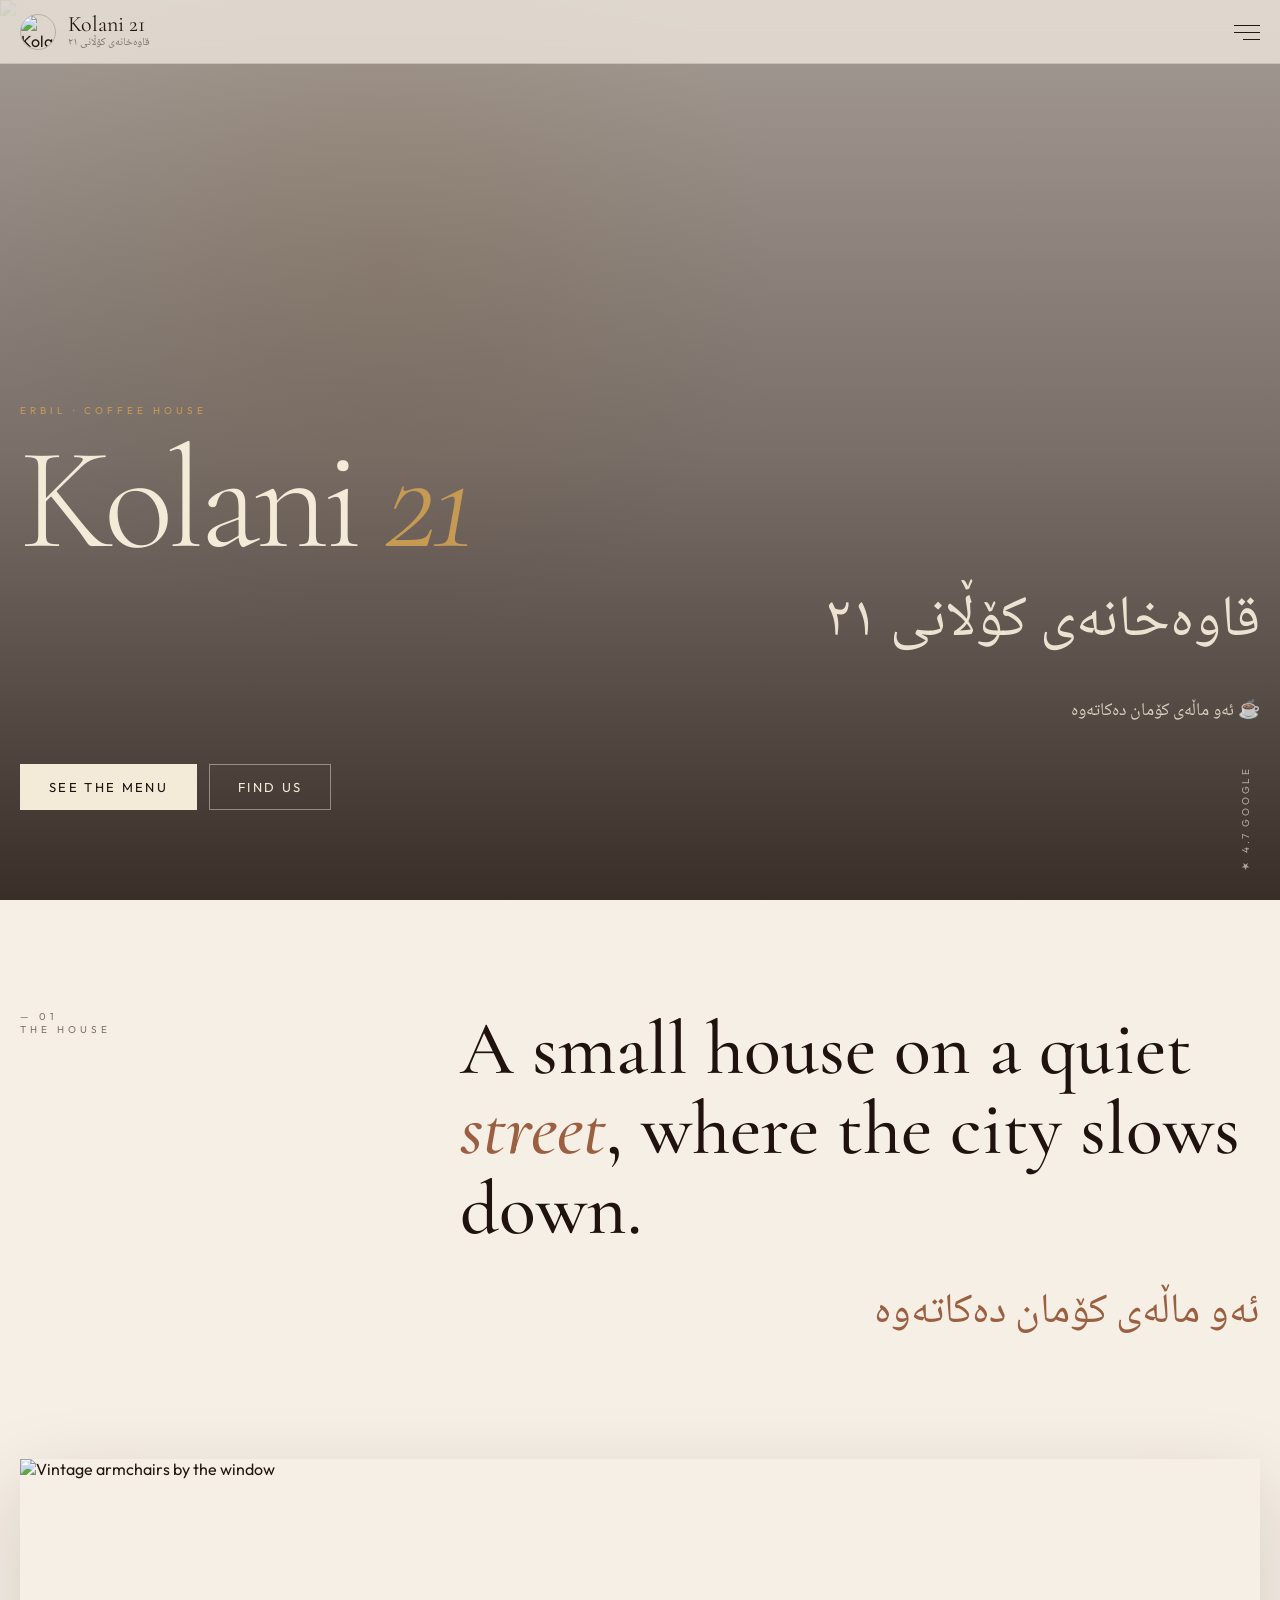
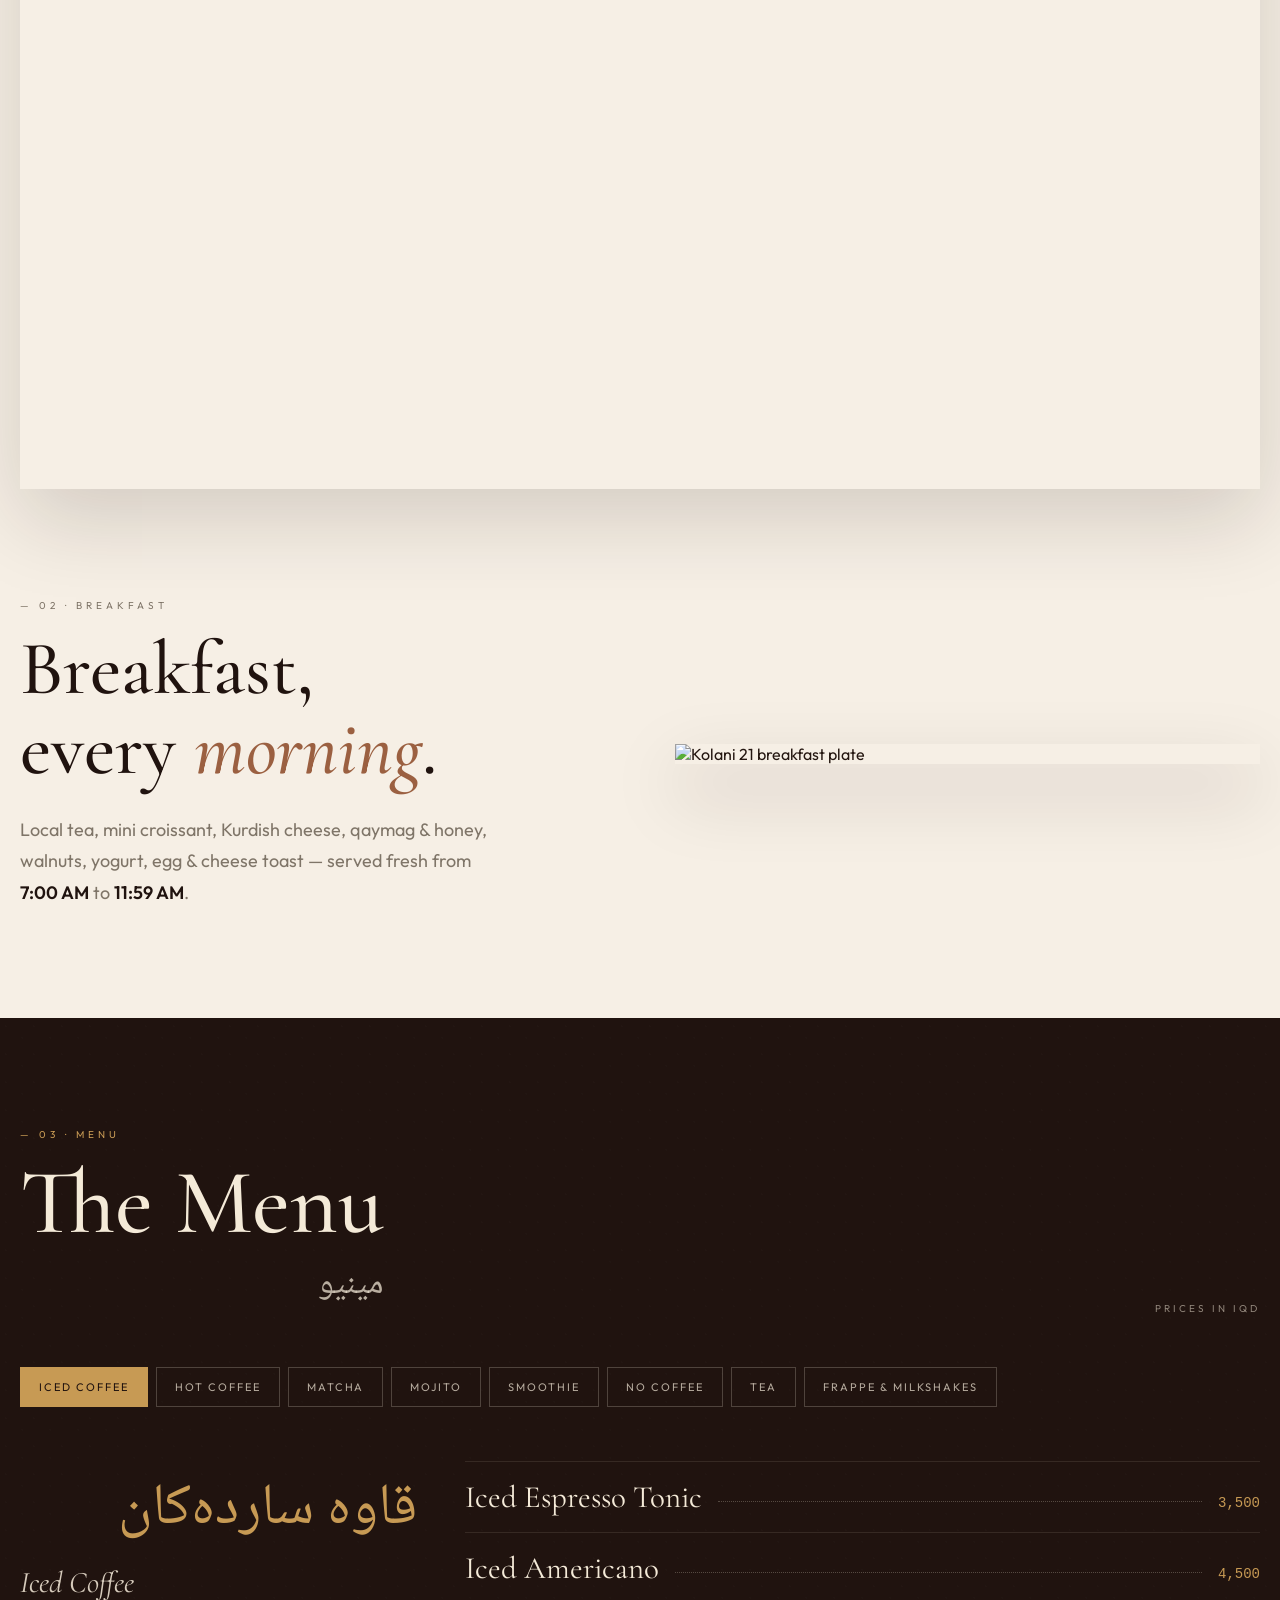
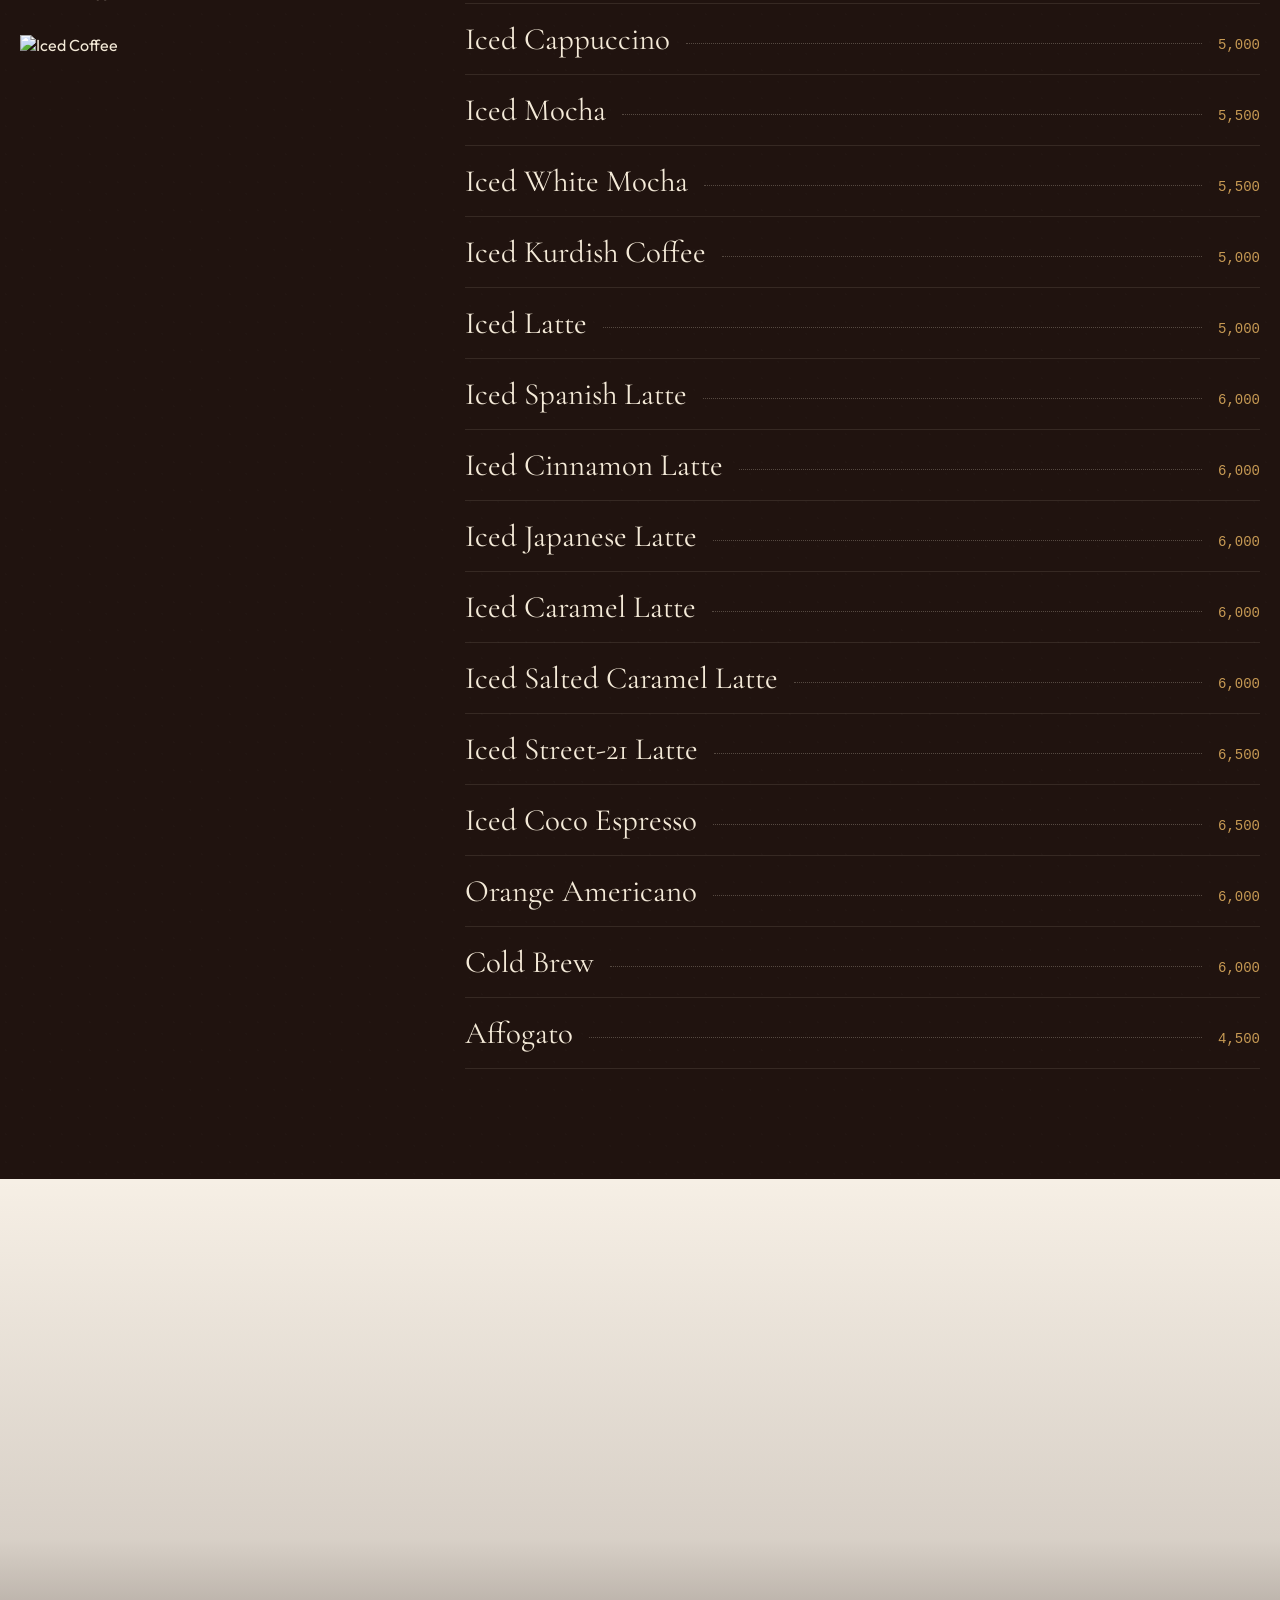
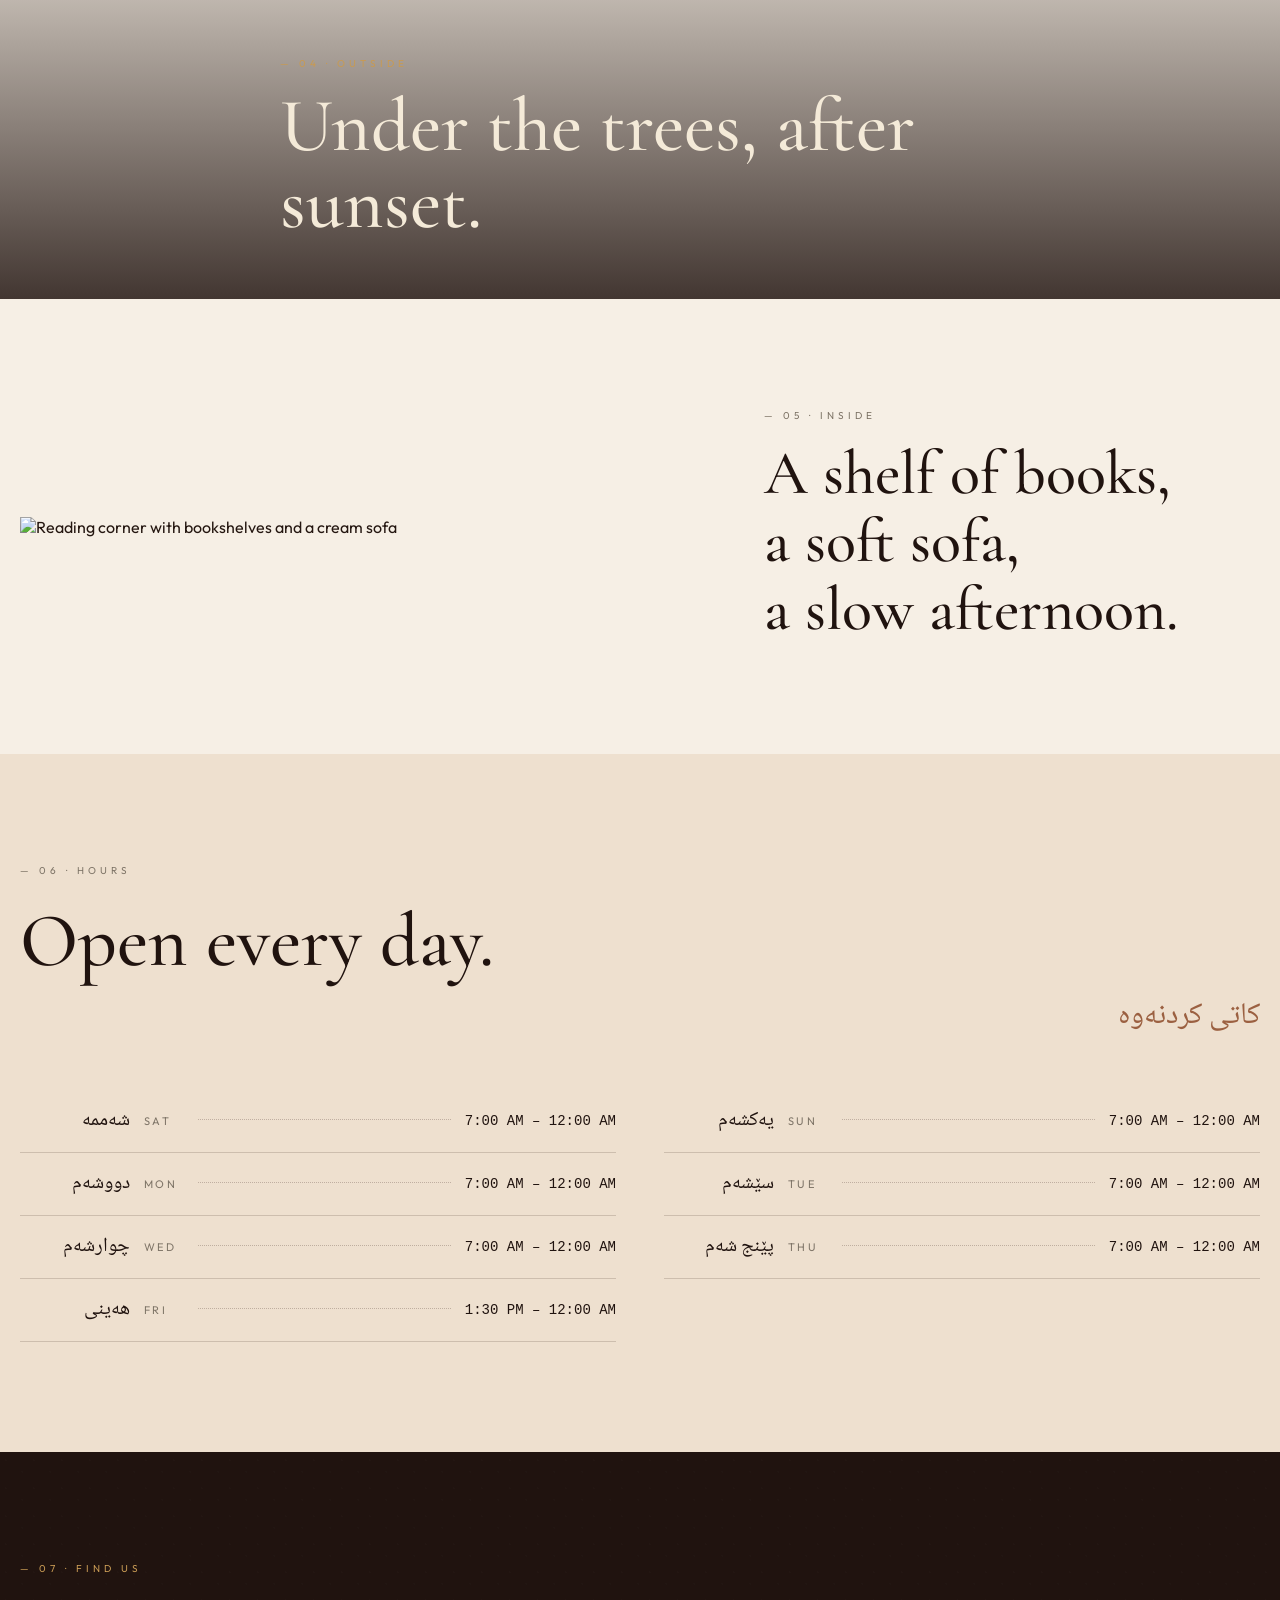
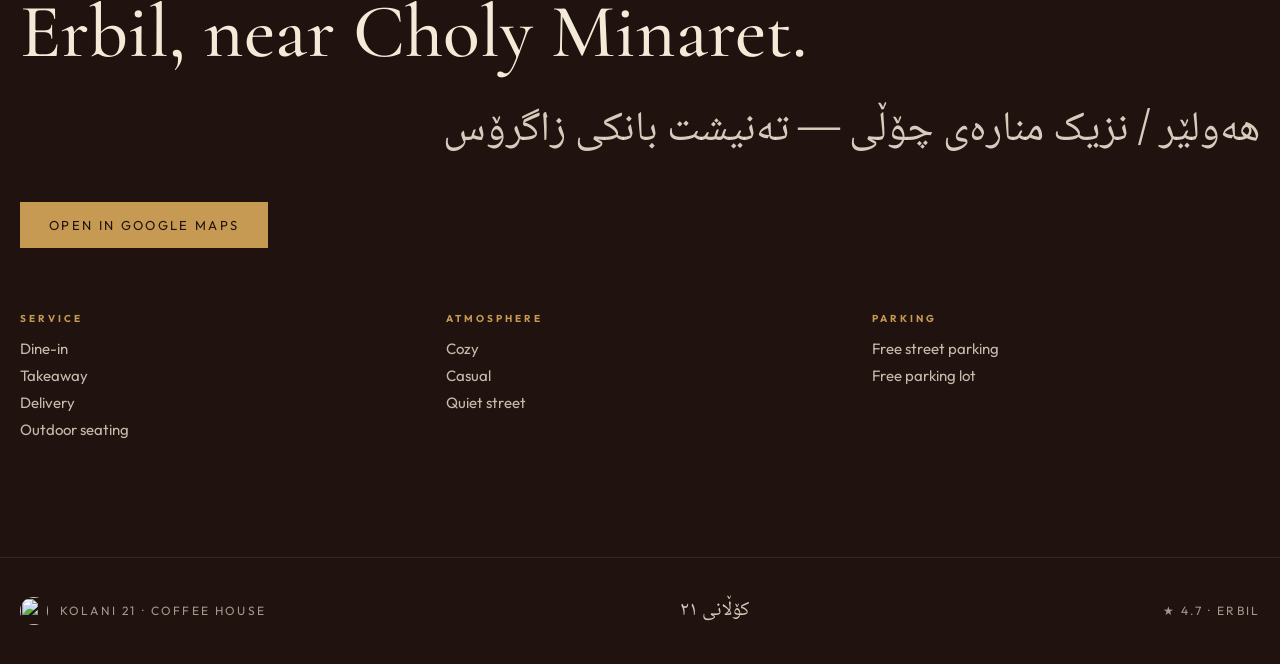
==== index.html @ 73473a24 "Rename helin.html to index.html" ====
<!DOCTYPE html>
<html lang="en">
<head>
  <meta charset="UTF-8" />
  <meta name="viewport" content="width=device-width, initial-scale=1.0" />

  <title>كۆڵانی ٢١ · Kolani 21 Coffee House — Erbil</title>

  <meta name="description" content="Cozy Kurdish coffee house in Erbil — specialty coffee, breakfast all morning, garden seating." />

  <!-- Fonts -->
  <link rel="preconnect" href="https://fonts.googleapis.com">
  <link rel="preconnect" href="https://fonts.gstatic.com" crossorigin>
  <link
    href="https://fonts.googleapis.com/css2?family=Cormorant+Garamond:ital,wght@0,400;0,500;0,600;0,700;1,400&family=Outfit:wght@300;400;500;600&family=Noto+Naskh+Arabic:wght@400;500;600;700&display=swap"
    rel="stylesheet"
  >

  <style>
    :root {
      --espresso: #20130f;
      --espresso-soft: #2b1a14;
      --cream: #f4ead8;
      --cream-soft: #fff7ea;
      --brass: #c79a54;
      --clay: #9b6041;
      --muted: #7f7568;
      --border: rgba(58, 35, 27, 0.18);
      --bg: #f6efe5;
      --text: #241610;
    }

    * {
      box-sizing: border-box;
      margin: 0;
      padding: 0;
    }

    html {
      scroll-behavior: smooth;
    }

    body {
      font-family: "Outfit", sans-serif;
      background: var(--bg);
      color: var(--text);
      overflow-x: hidden;
    }

    img {
      max-width: 100%;
      display: block;
    }

    a {
      color: inherit;
      text-decoration: none;
    }

    button {
      font-family: inherit;
    }

    .font-display {
      font-family: "Cormorant Garamond", serif;
    }

    .font-kurdish {
      font-family: "Noto Naskh Arabic", serif;
    }

    .container {
      width: min(100%, 1280px);
      margin: 0 auto;
      padding: 0 20px;
    }

    .section {
      padding: 110px 0;
    }

    .eyebrow {
      font-size: 10px;
      letter-spacing: 0.4em;
      text-transform: uppercase;
      color: var(--muted);
      margin-bottom: 18px;
    }

    .eyebrow.light {
      color: var(--brass);
    }

    .btn {
      display: inline-flex;
      align-items: center;
      justify-content: center;
      padding: 14px 28px;
      font-size: 13px;
      letter-spacing: 0.18em;
      text-transform: uppercase;
      border: 1px solid transparent;
      transition: 0.25s ease;
      cursor: pointer;
    }

    .btn-primary {
      background: var(--cream);
      color: var(--espresso);
    }

    .btn-primary:hover {
      background: var(--brass);
    }

    .btn-outline {
      border-color: rgba(244, 234, 216, 0.45);
      color: var(--cream);
    }

    .btn-outline:hover {
      background: rgba(244, 234, 216, 0.12);
    }

    .btn-brass {
      background: var(--brass);
      color: var(--espresso);
    }

    .btn-brass:hover {
      background: var(--cream);
    }

    /* Header */
    .header {
      position: fixed;
      top: 0;
      left: 0;
      right: 0;
      height: 64px;
      z-index: 1000;
      background: rgba(246, 239, 229, 0.72);
      backdrop-filter: blur(16px);
      border-bottom: 1px solid rgba(58, 35, 27, 0.12);
    }

    .header-inner {
      height: 64px;
      display: flex;
      align-items: center;
      justify-content: space-between;
    }

    .brand {
      display: flex;
      align-items: center;
      gap: 12px;
    }

    .brand img {
      width: 36px;
      height: 36px;
      border-radius: 50%;
      object-fit: cover;
      border: 1px solid rgba(58, 35, 27, 0.22);
    }

    .brand-title {
      font-family: "Cormorant Garamond", serif;
      font-size: 22px;
      line-height: 1;
    }

    .brand-subtitle {
      font-family: "Noto Naskh Arabic", serif;
      font-size: 11px;
      color: var(--muted);
      margin-top: -2px;
    }

    .menu-toggle {
      width: 44px;
      height: 44px;
      background: transparent;
      border: none;
      display: flex;
      flex-direction: column;
      gap: 6px;
      justify-content: center;
      align-items: flex-end;
      cursor: pointer;
    }

    .menu-toggle span {
      height: 1px;
      background: var(--text);
      display: block;
      transition: 0.25s ease;
    }

    .menu-toggle span:nth-child(1),
    .menu-toggle span:nth-child(2) {
      width: 26px;
    }

    .menu-toggle span:nth-child(3) {
      width: 17px;
    }

    .menu-toggle.active span:nth-child(1) {
      transform: translateY(7px) rotate(45deg);
    }

    .menu-toggle.active span:nth-child(2) {
      opacity: 0;
    }

    .menu-toggle.active span:nth-child(3) {
      width: 26px;
      transform: translateY(-7px) rotate(-45deg);
    }

    .nav-panel {
      position: fixed;
      top: 64px;
      right: 20px;
      width: min(320px, calc(100vw - 40px));
      background: var(--espresso);
      color: var(--cream);
      z-index: 999;
      padding: 26px;
      border: 1px solid rgba(244, 234, 216, 0.12);
      transform: translateY(-14px);
      opacity: 0;
      pointer-events: none;
      transition: 0.25s ease;
      box-shadow: 0 30px 90px rgba(0, 0, 0, 0.28);
    }

    .nav-panel.open {
      transform: translateY(0);
      opacity: 1;
      pointer-events: auto;
    }

    .nav-panel a {
      display: block;
      padding: 14px 0;
      border-bottom: 1px solid rgba(244, 234, 216, 0.1);
      font-size: 13px;
      letter-spacing: 0.2em;
      text-transform: uppercase;
      color: rgba(244, 234, 216, 0.85);
    }

    .nav-panel a:hover {
      color: var(--brass);
    }

    /* Hero */
    .hero {
      position: relative;
      height: 100svh;
      min-height: 640px;
      overflow: hidden;
      color: var(--cream);
    }

    .hero-bg {
      position: absolute;
      inset: 0;
      z-index: 0;
    }

    .hero-bg img {
      width: 100%;
      height: 100%;
      object-fit: cover;
    }

    .hero-bg::after {
      content: "";
      position: absolute;
      inset: 0;
      background:
        linear-gradient(to bottom, rgba(32, 19, 15, 0.38), rgba(32, 19, 15, 0.58), rgba(32, 19, 15, 0.88)),
        radial-gradient(circle at 30% 30%, rgba(199, 154, 84, 0.18), transparent 35%);
    }

    .hero-content {
      position: relative;
      z-index: 1;
      height: 100%;
      display: flex;
      flex-direction: column;
      justify-content: flex-end;
      padding-bottom: 90px;
    }

    .hero h1 {
      font-size: clamp(76px, 15vw, 145px);
      line-height: 0.9;
      font-weight: 300;
      letter-spacing: -0.04em;
    }

    .hero h1 em {
      color: var(--brass);
      font-style: italic;
    }

    .hero-kurdish {
      font-size: clamp(32px, 5vw, 58px);
      margin-top: 8px;
      color: rgba(244, 234, 216, 0.95);
    }

    .hero-text {
      font-size: 18px;
      margin-top: 24px;
      color: rgba(244, 234, 216, 0.82);
    }

    .hero-actions {
      display: flex;
      flex-wrap: wrap;
      gap: 12px;
      margin-top: 38px;
    }

    .rating {
      position: absolute;
      right: 28px;
      bottom: 28px;
      color: rgba(244, 234, 216, 0.62);
      font-size: 10px;
      letter-spacing: 0.28em;
      text-transform: uppercase;
      writing-mode: vertical-rl;
      transform: rotate(180deg);
    }

    /* Intro */
    .intro-grid {
      display: grid;
      grid-template-columns: 4fr 8fr;
      gap: 40px;
      align-items: start;
    }

    .intro h2 {
      font-size: clamp(44px, 7vw, 76px);
      line-height: 1.05;
      font-weight: 500;
      color: var(--espresso);
    }

    .intro h2 em {
      color: var(--clay);
    }

    .intro-kurdish {
      margin-top: 28px;
      color: var(--clay);
      font-size: clamp(28px, 4vw, 42px);
    }

    .wide-image {
      width: 100%;
      height: 70vh;
      min-height: 460px;
      object-fit: cover;
      box-shadow: 0 30px 80px rgba(32, 19, 15, 0.16);
    }

    /* Breakfast */
    .split {
      display: grid;
      grid-template-columns: 1fr 1fr;
      gap: 70px;
      align-items: center;
    }

    .split h2 {
      font-size: clamp(48px, 7vw, 76px);
      line-height: 1.05;
      color: var(--espresso);
      font-weight: 500;
    }

    .split h2 em {
      color: var(--clay);
    }

    .split p {
      margin-top: 24px;
      max-width: 480px;
      font-size: 18px;
      line-height: 1.75;
      color: var(--muted);
    }

    .split strong {
      color: var(--espresso);
      font-weight: 600;
    }

    .breakfast-img {
      box-shadow: 0 28px 70px rgba(32, 19, 15, 0.22);
    }

    /* Menu */
    .dark-section {
      background: var(--espresso);
      color: var(--cream);
      position: relative;
      overflow: hidden;
    }

    .dark-section::before {
      content: "";
      position: absolute;
      inset: 0;
      opacity: 0.18;
      background-image:
        radial-gradient(circle at 20% 30%, rgba(255,255,255,0.08) 0 1px, transparent 1px),
        radial-gradient(circle at 80% 70%, rgba(255,255,255,0.07) 0 1px, transparent 1px);
      background-size: 28px 28px;
      pointer-events: none;
    }

    .dark-inner {
      position: relative;
      z-index: 1;
    }

    .menu-heading {
      display: flex;
      justify-content: space-between;
      align-items: flex-end;
      gap: 25px;
      flex-wrap: wrap;
      margin-bottom: 52px;
    }

    .menu-heading h2 {
      font-size: clamp(56px, 8vw, 92px);
      font-weight: 500;
      line-height: 0.95;
    }

    .menu-heading p {
      font-size: 34px;
      color: rgba(244, 234, 216, 0.72);
      margin-top: 10px;
    }

    .prices {
      font-size: 10px;
      letter-spacing: 0.3em;
      text-transform: uppercase;
      color: rgba(244, 234, 216, 0.52);
    }

    .tabs {
      display: flex;
      gap: 8px;
      overflow-x: auto;
      padding-bottom: 12px;
      margin-bottom: 42px;
      scrollbar-width: none;
    }

    .tabs::-webkit-scrollbar {
      display: none;
    }

    .tab {
      white-space: nowrap;
      padding: 12px 18px;
      background: transparent;
      color: rgba(244, 234, 216, 0.7);
      border: 1px solid rgba(244, 234, 216, 0.22);
      font-size: 11px;
      letter-spacing: 0.18em;
      text-transform: uppercase;
      cursor: pointer;
      transition: 0.25s ease;
    }

    .tab:hover,
    .tab.active {
      background: var(--brass);
      color: var(--espresso);
      border-color: var(--brass);
    }

    .menu-grid {
      display: grid;
      grid-template-columns: 4fr 8fr;
      gap: 48px;
    }

    .menu-title-kurdish {
      color: var(--brass);
      font-size: clamp(38px, 5vw, 58px);
      margin-bottom: 4px;
    }

    .menu-title-en {
      font-family: "Cormorant Garamond", serif;
      font-size: 30px;
      font-style: italic;
      color: rgba(244, 234, 216, 0.86);
    }

    .menu-image {
      margin-top: 34px;
      aspect-ratio: 4 / 5;
      object-fit: cover;
    }

    .menu-list {
      list-style: none;
      border-top: 1px solid rgba(244, 234, 216, 0.1);
    }

    .menu-item {
      display: flex;
      align-items: baseline;
      gap: 16px;
      padding: 16px 0;
      border-bottom: 1px solid rgba(244, 234, 216, 0.1);
    }

    .item-name {
      font-family: "Cormorant Garamond", serif;
      font-size: clamp(23px, 3vw, 31px);
      color: var(--cream);
    }

    .dots {
      flex: 1;
      border-bottom: 1px dotted rgba(244, 234, 216, 0.25);
      transform: translateY(-5px);
    }

    .price {
      color: var(--brass);
      font-family: ui-monospace, SFMono-Regular, Menlo, Monaco, Consolas, monospace;
      font-size: 14px;
      white-space: nowrap;
    }

    /* Photo Banner */
    .photo-banner {
      position: relative;
      height: 80vh;
      min-height: 500px;
      overflow: hidden;
      color: var(--cream);
    }

    .photo-banner img {
      position: absolute;
      inset: 0;
      width: 100%;
      height: 100%;
      object-fit: cover;
      transform: scale(1.08);
    }

    .photo-banner::after {
      content: "";
      position: absolute;
      inset: 0;
      background: linear-gradient(to top, rgba(32, 19, 15, 0.84), rgba(32, 19, 15, 0.14), transparent);
    }

    .photo-banner-content {
      position: absolute;
      z-index: 1;
      left: 20px;
      right: 20px;
      bottom: 56px;
      max-width: 720px;
      margin: 0 auto;
    }

    .photo-banner h3 {
      font-size: clamp(44px, 7vw, 76px);
      line-height: 1.02;
      font-weight: 500;
    }

    /* Inside */
    .inside-grid {
      display: grid;
      grid-template-columns: 7fr 5fr;
      gap: 50px;
      align-items: center;
    }

    .inside-grid h3 {
      font-size: clamp(42px, 6vw, 62px);
      line-height: 1.1;
      color: var(--espresso);
      font-weight: 500;
    }

    /* Hours */
    .hours {
      background: #eee0cf;
    }

    .hours h2 {
      font-size: clamp(46px, 7vw, 76px);
      color: var(--espresso);
      font-weight: 500;
    }

    .hours-kurdish {
      color: var(--clay);
      font-size: 30px;
      margin-top: 4px;
    }

    .hours-grid {
      display: grid;
      grid-template-columns: 1fr 1fr;
      gap: 0 48px;
      margin-top: 48px;
    }

    .hour-row {
      display: flex;
      align-items: baseline;
      gap: 14px;
      padding: 14px 0;
      border-bottom: 1px solid rgba(58, 35, 27, 0.18);
    }

    .day-ku {
      width: 110px;
      color: var(--espresso);
      font-size: 20px;
    }

    .day-en {
      width: 40px;
      color: var(--muted);
      font-size: 11px;
      letter-spacing: 0.22em;
      text-transform: uppercase;
    }

    .hour-row .dots {
      border-color: rgba(58, 35, 27, 0.26);
    }

    .time {
      color: var(--espresso);
      font-family: ui-monospace, SFMono-Regular, Menlo, Monaco, Consolas, monospace;
      font-size: 14px;
      white-space: nowrap;
    }

    /* Find */
    .find h2 {
      font-size: clamp(46px, 7vw, 76px);
      line-height: 1.04;
      font-weight: 500;
    }

    .find-address {
      margin-top: 26px;
      font-size: clamp(28px, 4vw, 42px);
      line-height: 1.6;
      color: rgba(244, 234, 216, 0.86);
    }

    .features {
      display: grid;
      grid-template-columns: repeat(3, 1fr);
      gap: 38px;
      margin-top: 64px;
      color: rgba(244, 234, 216, 0.78);
    }

    .features h4 {
      color: var(--brass);
      font-size: 10px;
      letter-spacing: 0.3em;
      text-transform: uppercase;
      margin-bottom: 14px;
    }

    .features li {
      list-style: none;
      margin-bottom: 8px;
      font-size: 15px;
    }

    /* Footer */
    .footer {
      background: var(--espresso);
      color: rgba(244, 234, 216, 0.62);
      border-top: 1px solid rgba(244, 234, 216, 0.1);
      padding: 36px 0;
    }

    .footer-inner {
      display: flex;
      justify-content: space-between;
      align-items: center;
      gap: 18px;
      flex-wrap: wrap;
      font-size: 12px;
      letter-spacing: 0.18em;
      text-transform: uppercase;
    }

    .footer-brand {
      display: flex;
      align-items: center;
      gap: 12px;
    }

    .footer-brand img {
      width: 28px;
      height: 28px;
      border-radius: 50%;
      object-fit: cover;
    }

    .footer-ku {
      font-size: 20px;
      color: rgba(244, 234, 216, 0.84);
      text-transform: none;
      letter-spacing: 0;
    }

    /* Animations */
    .reveal {
      opacity: 0;
      transform: translateY(28px);
      transition: 0.8s ease;
    }

    .reveal.visible {
      opacity: 1;
      transform: translateY(0);
    }

    /* Responsive */
    @media (max-width: 900px) {
      .intro-grid,
      .split,
      .menu-grid,
      .inside-grid,
      .hours-grid,
      .features {
        grid-template-columns: 1fr;
      }

      .section {
        padding: 82px 0;
      }

      .menu-image {
        display: none;
      }

      .hero {
        min-height: 620px;
      }

      .hero-content {
        padding-bottom: 74px;
      }
    }

    @media (max-width: 560px) {
      .btn {
        width: 100%;
      }

      .hero-actions {
        width: 100%;
      }

      .menu-item {
        gap: 10px;
      }

      .item-name {
        font-size: 24px;
      }

      .price,
      .time {
        font-size: 12px;
      }

      .day-ku {
        width: 90px;
      }

      .rating {
        display: none;
      }
    }
  </style>
</head>

<body>
  <!-- Header -->
  <header class="header">
    <div class="container header-inner">
      <a class="brand" href="#top">
        <img src="https://id-preview--ff138ebc-7c5d-48d8-80b7-5add13a8e446.lovable.app/assets/logo--DlN76RI.jpg" alt="Kolani 21 logo">
        <div>
          <div class="brand-title">Kolani 21</div>
          <div class="brand-subtitle" dir="rtl">قاوەخانەی کۆڵانی ٢١</div>
        </div>
      </a>

      <button class="menu-toggle" id="menuToggle" aria-label="Open menu">
        <span></span>
        <span></span>
        <span></span>
      </button>
    </div>
  </header>

  <!-- Mobile Menu -->
  <nav class="nav-panel" id="navPanel">
    <a href="#top">Home</a>
    <a href="#breakfast">Breakfast</a>
    <a href="#menu">Menu</a>
    <a href="#hours">Hours</a>
    <a href="#find">Find Us</a>
  </nav>

  <!-- Hero -->
  <section class="hero" id="top">
    <div class="hero-bg">
      <img src="https://id-preview--ff138ebc-7c5d-48d8-80b7-5add13a8e446.lovable.app/assets/exterior-sign-BgwnMEud.jpg" alt="Kolani 21 coffee house exterior at night">
    </div>

    <div class="container hero-content">
      <div class="reveal">
        <div class="eyebrow light">Erbil · Coffee House</div>
        <h1 class="font-display">Kolani <em>21</em></h1>
        <div class="font-kurdish hero-kurdish" dir="rtl">قاوەخانەی کۆڵانی ٢١</div>
        <p class="font-kurdish hero-text" dir="rtl">☕ ئەو ماڵەی کۆمان دەکاتەوە</p>

        <div class="hero-actions">
          <a href="#menu" class="btn btn-primary">See the Menu</a>
          <a href="https://maps.app.goo.gl/fXrA38M4D7QZ9LDn8" target="_blank" class="btn btn-outline">Find Us</a>
        </div>
      </div>
    </div>

    <div class="rating">★ 4.7 Google</div>
  </section>

  <!-- House -->
  <section class="section intro">
    <div class="container intro-grid reveal">
      <div class="eyebrow">
        <div>— 01</div>
        <div>The House</div>
      </div>

      <div>
        <h2 class="font-display">
          A small house on a quiet <em>street</em>, where the city slows down.
        </h2>
        <p class="font-kurdish intro-kurdish" dir="rtl">ئەو ماڵەی کۆمان دەکاتەوە</p>
      </div>
    </div>
  </section>

  <!-- Chair Image -->
  <section>
    <div class="container reveal">
      <img class="wide-image" src="https://id-preview--ff138ebc-7c5d-48d8-80b7-5add13a8e446.lovable.app/assets/cozy-chair-BReceO7f.jpg" alt="Vintage armchairs by the window">
    </div>
  </section>

  <!-- Breakfast -->
  <section class="section" id="breakfast">
    <div class="container split">
      <div class="reveal">
        <div class="eyebrow">— 02 · Breakfast</div>
        <h2 class="font-display">
          Breakfast,<br>
          every <em>morning</em>.
        </h2>
        <p>
          Local tea, mini croissant, Kurdish cheese, qaymag & honey, walnuts,
          yogurt, egg & cheese toast — served fresh from
          <strong>7:00 AM</strong> to <strong>11:59 AM</strong>.
        </p>
      </div>

      <div class="reveal">
        <img class="breakfast-img" src="https://id-preview--ff138ebc-7c5d-48d8-80b7-5add13a8e446.lovable.app/assets/breakfast-B-Pqjy9t.jpg" alt="Kolani 21 breakfast plate">
      </div>
    </div>
  </section>

  <!-- Menu -->
  <section class="section dark-section" id="menu">
    <div class="container dark-inner">
      <div class="menu-heading">
        <div>
          <div class="eyebrow light">— 03 · Menu</div>
          <h2 class="font-display">The Menu</h2>
          <p class="font-kurdish" dir="rtl">مینیو</p>
        </div>

        <div class="prices">Prices in IQD</div>
      </div>

      <div class="tabs" id="tabs"></div>

      <div class="menu-grid reveal">
        <div>
          <div class="font-kurdish menu-title-kurdish" id="menuTitleKu" dir="rtl">قاوە ساردەکان</div>
          <div class="menu-title-en" id="menuTitleEn">Iced Coffee</div>
          <img class="menu-image" id="menuImage" src="https://id-preview--ff138ebc-7c5d-48d8-80b7-5add13a8e446.lovable.app/assets/iced-coffee-B5sh6Mrd.jpg" alt="Iced Coffee">
        </div>

        <ul class="menu-list" id="menuList"></ul>
      </div>
    </div>
  </section>

  <!-- Garden -->
  <section class="photo-banner">
    <img src="https://id-preview--ff138ebc-7c5d-48d8-80b7-5add13a8e446.lovable.app/assets/garden-5zeYYjkZ.jpg" alt="Garden seating at night with string lights">

    <div class="photo-banner-content">
      <div class="eyebrow light">— 04 · Outside</div>
      <h3 class="font-display">Under the trees, after sunset.</h3>
    </div>
  </section>

  <!-- Inside -->
  <section class="section">
    <div class="container inside-grid">
      <div class="reveal">
        <img src="https://id-preview--ff138ebc-7c5d-48d8-80b7-5add13a8e446.lovable.app/assets/library-sofa-BXRi17XO.jpg" alt="Reading corner with bookshelves and a cream sofa">
      </div>

      <div class="reveal">
        <div class="eyebrow">— 05 · Inside</div>
        <h3 class="font-display">
          A shelf of books,<br>
          a soft sofa,<br>
          a slow afternoon.
        </h3>
      </div>
    </div>
  </section>

  <!-- Hours -->
  <section class="section hours" id="hours">
    <div class="container">
      <div class="eyebrow">— 06 · Hours</div>
      <h2 class="font-display">Open every day.</h2>
      <p class="font-kurdish hours-kurdish" dir="rtl">کاتی کردنەوە</p>

      <div class="hours-grid">
        <div class="hour-row">
          <span class="font-kurdish day-ku" dir="rtl">شەممە</span>
          <span class="day-en">Sat</span>
          <span class="dots"></span>
          <span class="time">7:00 AM – 12:00 AM</span>
        </div>

        <div class="hour-row">
          <span class="font-kurdish day-ku" dir="rtl">یەکشەم</span>
          <span class="day-en">Sun</span>
          <span class="dots"></span>
          <span class="time">7:00 AM – 12:00 AM</span>
        </div>

        <div class="hour-row">
          <span class="font-kurdish day-ku" dir="rtl">دووشەم</span>
          <span class="day-en">Mon</span>
          <span class="dots"></span>
          <span class="time">7:00 AM – 12:00 AM</span>
        </div>

        <div class="hour-row">
          <span class="font-kurdish day-ku" dir="rtl">سێشەم</span>
          <span class="day-en">Tue</span>
          <span class="dots"></span>
          <span class="time">7:00 AM – 12:00 AM</span>
        </div>

        <div class="hour-row">
          <span class="font-kurdish day-ku" dir="rtl">چوارشەم</span>
          <span class="day-en">Wed</span>
          <span class="dots"></span>
          <span class="time">7:00 AM – 12:00 AM</span>
        </div>

        <div class="hour-row">
          <span class="font-kurdish day-ku" dir="rtl">پێنج شەم</span>
          <span class="day-en">Thu</span>
          <span class="dots"></span>
          <span class="time">7:00 AM – 12:00 AM</span>
        </div>

        <div class="hour-row">
          <span class="font-kurdish day-ku" dir="rtl">هەینی</span>
          <span class="day-en">Fri</span>
          <span class="dots"></span>
          <span class="time">1:30 PM – 12:00 AM</span>
        </div>
      </div>
    </div>
  </section>

  <!-- Find Us -->
  <section class="section dark-section find" id="find">
    <div class="container dark-inner">
      <div class="eyebrow light">— 07 · Find Us</div>
      <h2 class="font-display">Erbil, near Choly Minaret.</h2>

      <p class="font-kurdish find-address" dir="rtl">
        هەولێر / نزیک منارەی چۆڵی — تەنیشت بانکی زاگرۆس
      </p>

      <div style="margin-top: 36px;">
        <a href="https://maps.app.goo.gl/fXrA38M4D7QZ9LDn8" target="_blank" class="btn btn-brass">
          Open in Google Maps
        </a>
      </div>

      <div class="features">
        <div>
          <h4>Service</h4>
          <ul>
            <li>Dine-in</li>
            <li>Takeaway</li>
            <li>Delivery</li>
            <li>Outdoor seating</li>
          </ul>
        </div>

        <div>
          <h4>Atmosphere</h4>
          <ul>
            <li>Cozy</li>
            <li>Casual</li>
            <li>Quiet street</li>
          </ul>
        </div>

        <div>
          <h4>Parking</h4>
          <ul>
            <li>Free street parking</li>
            <li>Free parking lot</li>
          </ul>
        </div>
      </div>
    </div>
  </section>

  <!-- Footer -->
  <footer class="footer">
    <div class="container footer-inner">
      <div class="footer-brand">
        <img src="https://id-preview--ff138ebc-7c5d-48d8-80b7-5add13a8e446.lovable.app/assets/logo--DlN76RI.jpg" alt="">
        <span>Kolani 21 · Coffee House</span>
      </div>

      <div class="font-kurdish footer-ku" dir="rtl">کۆڵانی ٢١</div>

      <div>★ 4.7 · Erbil</div>
    </div>
  </footer>

  <script>
    const menuData = {
      "Iced Coffee": {
        ku: "قاوە ساردەکان",
        image: "https://id-preview--ff138ebc-7c5d-48d8-80b7-5add13a8e446.lovable.app/assets/iced-coffee-B5sh6Mrd.jpg",
        items: [
          ["Iced Espresso Tonic", "3,500"],
          ["Iced Americano", "4,500"],
          ["Iced Cappuccino", "5,000"],
          ["Iced Mocha", "5,500"],
          ["Iced White Mocha", "5,500"],
          ["Iced Kurdish Coffee", "5,000"],
          ["Iced Latte", "5,000"],
          ["Iced Spanish Latte", "6,000"],
          ["Iced Cinnamon Latte", "6,000"],
          ["Iced Japanese Latte", "6,000"],
          ["Iced Caramel Latte", "6,000"],
          ["Iced Salted Caramel Latte", "6,000"],
          ["Iced Street-21 Latte", "6,500"],
          ["Iced Coco Espresso", "6,500"],
          ["Orange Americano", "6,000"],
          ["Cold Brew", "6,000"],
          ["Affogato", "4,500"]
        ]
      },

      "Hot Coffee": {
        ku: "قاوە گەرمەکان",
        image: "https://id-preview--ff138ebc-7c5d-48d8-80b7-5add13a8e446.lovable.app/assets/iced-coffee-B5sh6Mrd.jpg",
        items: [
          ["Espresso", "3,000"],
          ["Americano", "4,000"],
          ["Cappuccino", "5,000"],
          ["Latte", "5,000"],
          ["Mocha", "5,500"]
        ]
      },

      "Matcha": {
        ku: "ماچا",
        image: "https://id-preview--ff138ebc-7c5d-48d8-80b7-5add13a8e446.lovable.app/assets/iced-coffee-B5sh6Mrd.jpg",
        items: [
          ["Iced Matcha", "6,000"],
          ["Matcha Latte", "6,500"],
          ["Strawberry Matcha", "7,000"]
        ]
      },

      "Mojito": {
        ku: "مۆهیتۆ",
        image: "https://id-preview--ff138ebc-7c5d-48d8-80b7-5add13a8e446.lovable.app/assets/iced-coffee-B5sh6Mrd.jpg",
        items: [
          ["Classic Mojito", "5,000"],
          ["Blue Mojito", "5,500"],
          ["Strawberry Mojito", "5,500"]
        ]
      },

      "Smoothie": {
        ku: "سموزی",
        image: "https://id-preview--ff138ebc-7c5d-48d8-80b7-5add13a8e446.lovable.app/assets/iced-coffee-B5sh6Mrd.jpg",
        items: [
          ["Strawberry Smoothie", "6,000"],
          ["Mango Smoothie", "6,000"],
          ["Mixed Berry Smoothie", "6,500"]
        ]
      },

      "No Coffee": {
        ku: "بێ قاوە",
        image: "https://id-preview--ff138ebc-7c5d-48d8-80b7-5add13a8e446.lovable.app/assets/iced-coffee-B5sh6Mrd.jpg",
        items: [
          ["Hot Chocolate", "5,000"],
          ["Milk Chocolate", "5,000"],
          ["Lemonade", "4,500"]
        ]
      },

      "Tea": {
        ku: "چا",
        image: "https://id-preview--ff138ebc-7c5d-48d8-80b7-5add13a8e446.lovable.app/assets/iced-coffee-B5sh6Mrd.jpg",
        items: [
          ["Kurdish Tea", "1,500"],
          ["Green Tea", "2,000"],
          ["Herbal Tea", "2,500"]
        ]
      },

      "Frappe & Milkshakes": {
        ku: "فراپێ و میلکشەیک",
        image: "https://id-preview--ff138ebc-7c5d-48d8-80b7-5add13a8e446.lovable.app/assets/iced-coffee-B5sh6Mrd.jpg",
        items: [
          ["Caramel Frappe", "6,500"],
          ["Mocha Frappe", "6,500"],
          ["Vanilla Milkshake", "6,000"],
          ["Chocolate Milkshake", "6,000"]
        ]
      }
    };

    const tabs = document.getElementById("tabs");
    const menuList = document.getElementById("menuList");
    const menuTitleKu = document.getElementById("menuTitleKu");
    const menuTitleEn = document.getElementById("menuTitleEn");
    const menuImage = document.getElementById("menuImage");

    function renderTabs() {
      Object.keys(menuData).forEach((category, index) => {
        const button = document.createElement("button");
        button.className = "tab" + (index === 0 ? " active" : "");
        button.textContent = category;

        button.addEventListener("click", () => {
          document.querySelectorAll(".tab").forEach(tab => tab.classList.remove("active"));
          button.classList.add("active");
          renderMenu(category);
        });

        tabs.appendChild(button);
      });
    }

    function renderMenu(category) {
      const data = menuData[category];

      menuTitleKu.textContent = data.ku;
      menuTitleEn.textContent = category;
      menuImage.src = data.image;
      menuImage.alt = category;

      menuList.innerHTML = "";

      data.items.forEach(([name, price]) => {
        const li = document.createElement("li");
        li.className = "menu-item";

        li.innerHTML = `
          <span class="item-name">${name}</span>
          <span class="dots"></span>
          <span class="price">${price}</span>
        `;

        menuList.appendChild(li);
      });
    }

    renderTabs();
    renderMenu("Iced Coffee");

    // Hamburger menu
    const menuToggle = document.getElementById("menuToggle");
    const navPanel = document.getElementById("navPanel");

    menuToggle.addEventListener("click", () => {
      menuToggle.classList.toggle("active");
      navPanel.classList.toggle("open");
    });

    document.querySelectorAll(".nav-panel a").forEach(link => {
      link.addEventListener("click", () => {
        menuToggle.classList.remove("active");
        navPanel.classList.remove("open");
      });
    });

    // Reveal animation
    const revealElements = document.querySelectorAll(".reveal");

    const observer = new IntersectionObserver((entries) => {
      entries.forEach(entry => {
        if (entry.isIntersecting) {
          entry.target.classList.add("visible");
        }
      });
    }, {
      threshold: 0.14
    });

    revealElements.forEach(el => observer.observe(el));
  </script>
</body>
</html>
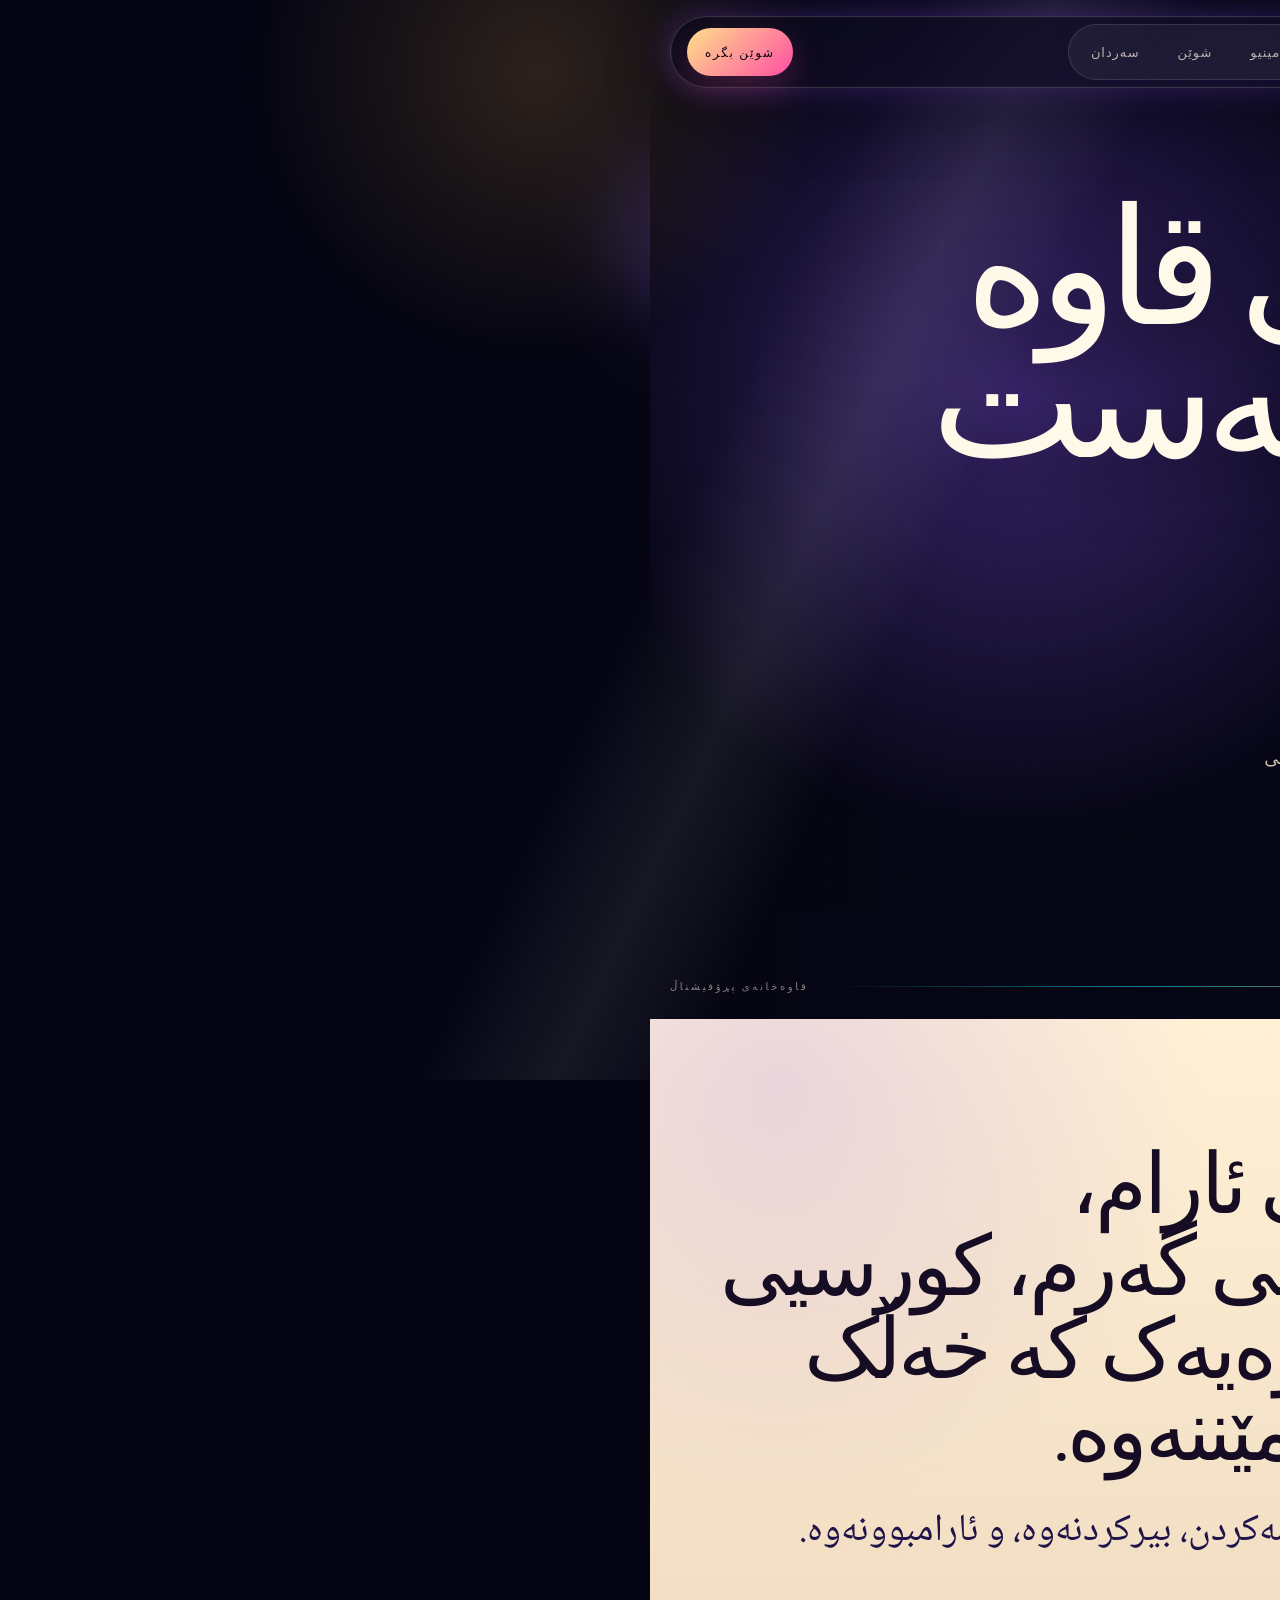
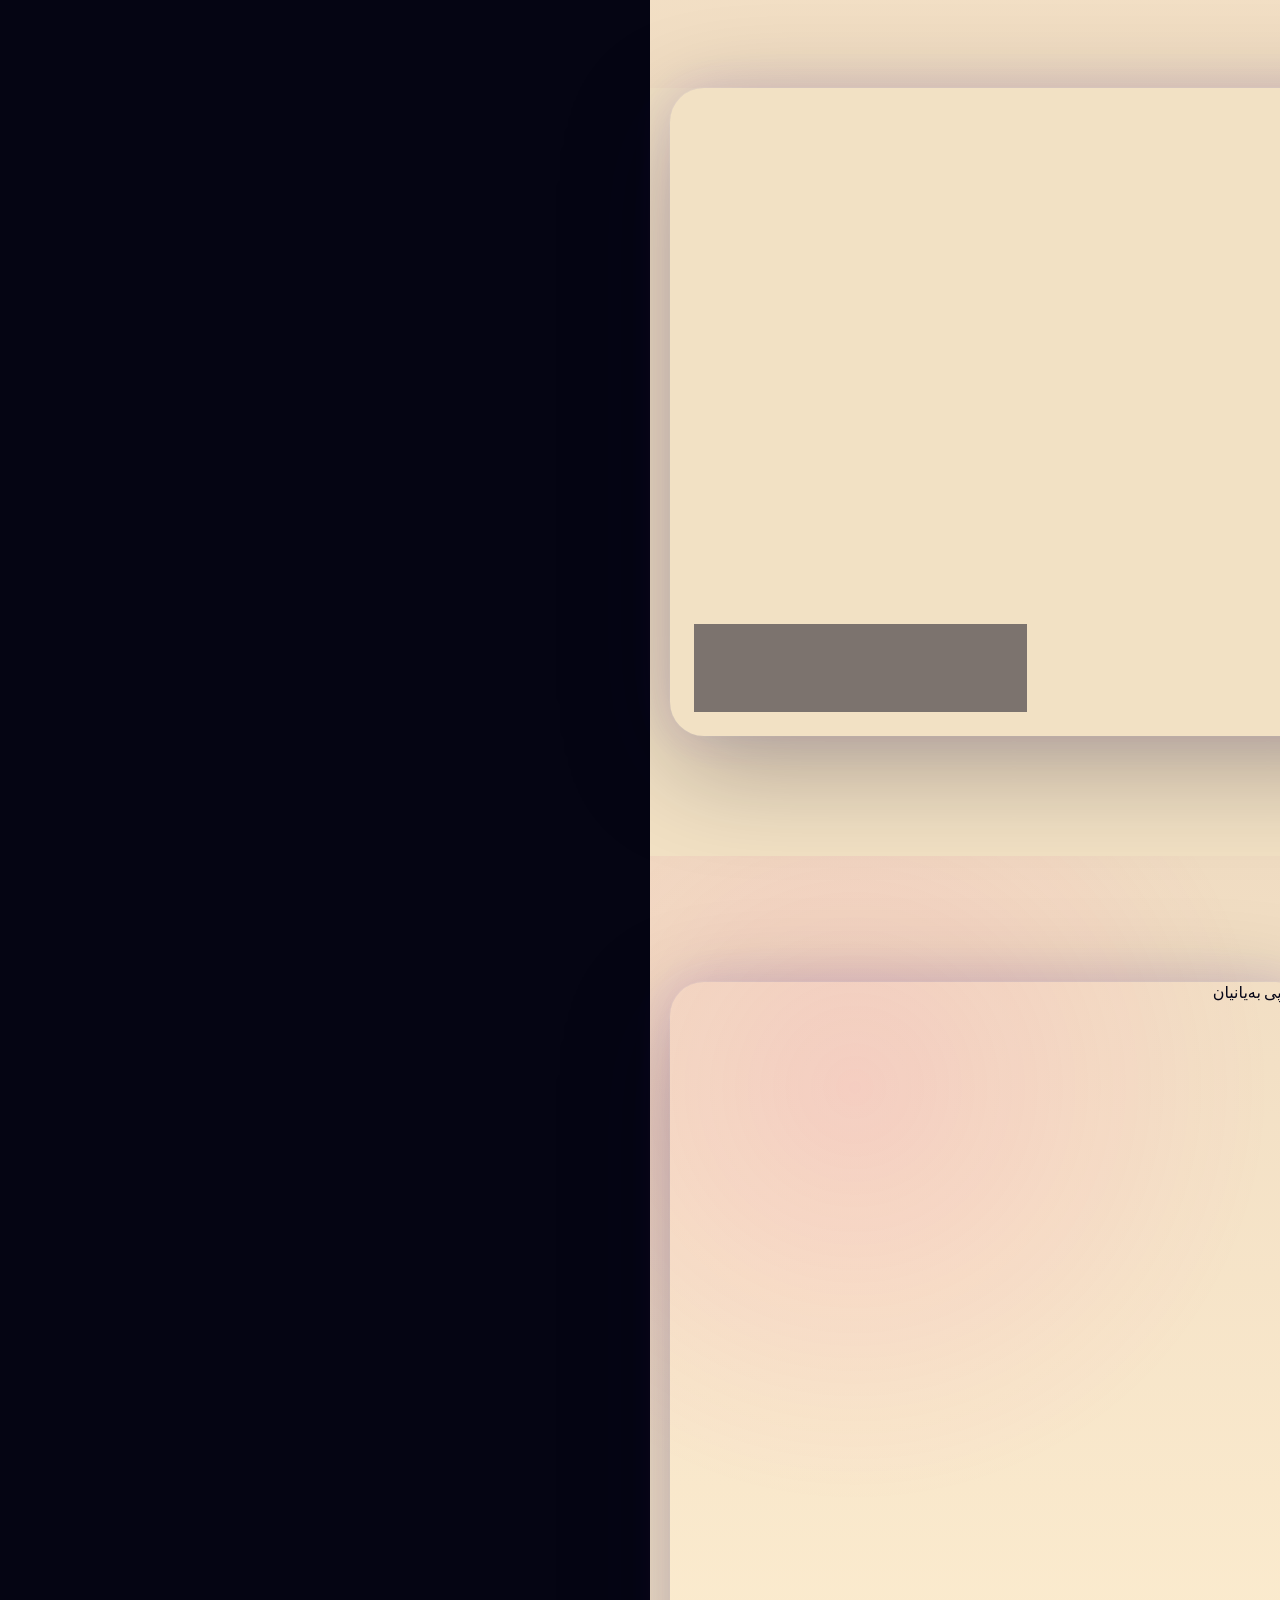
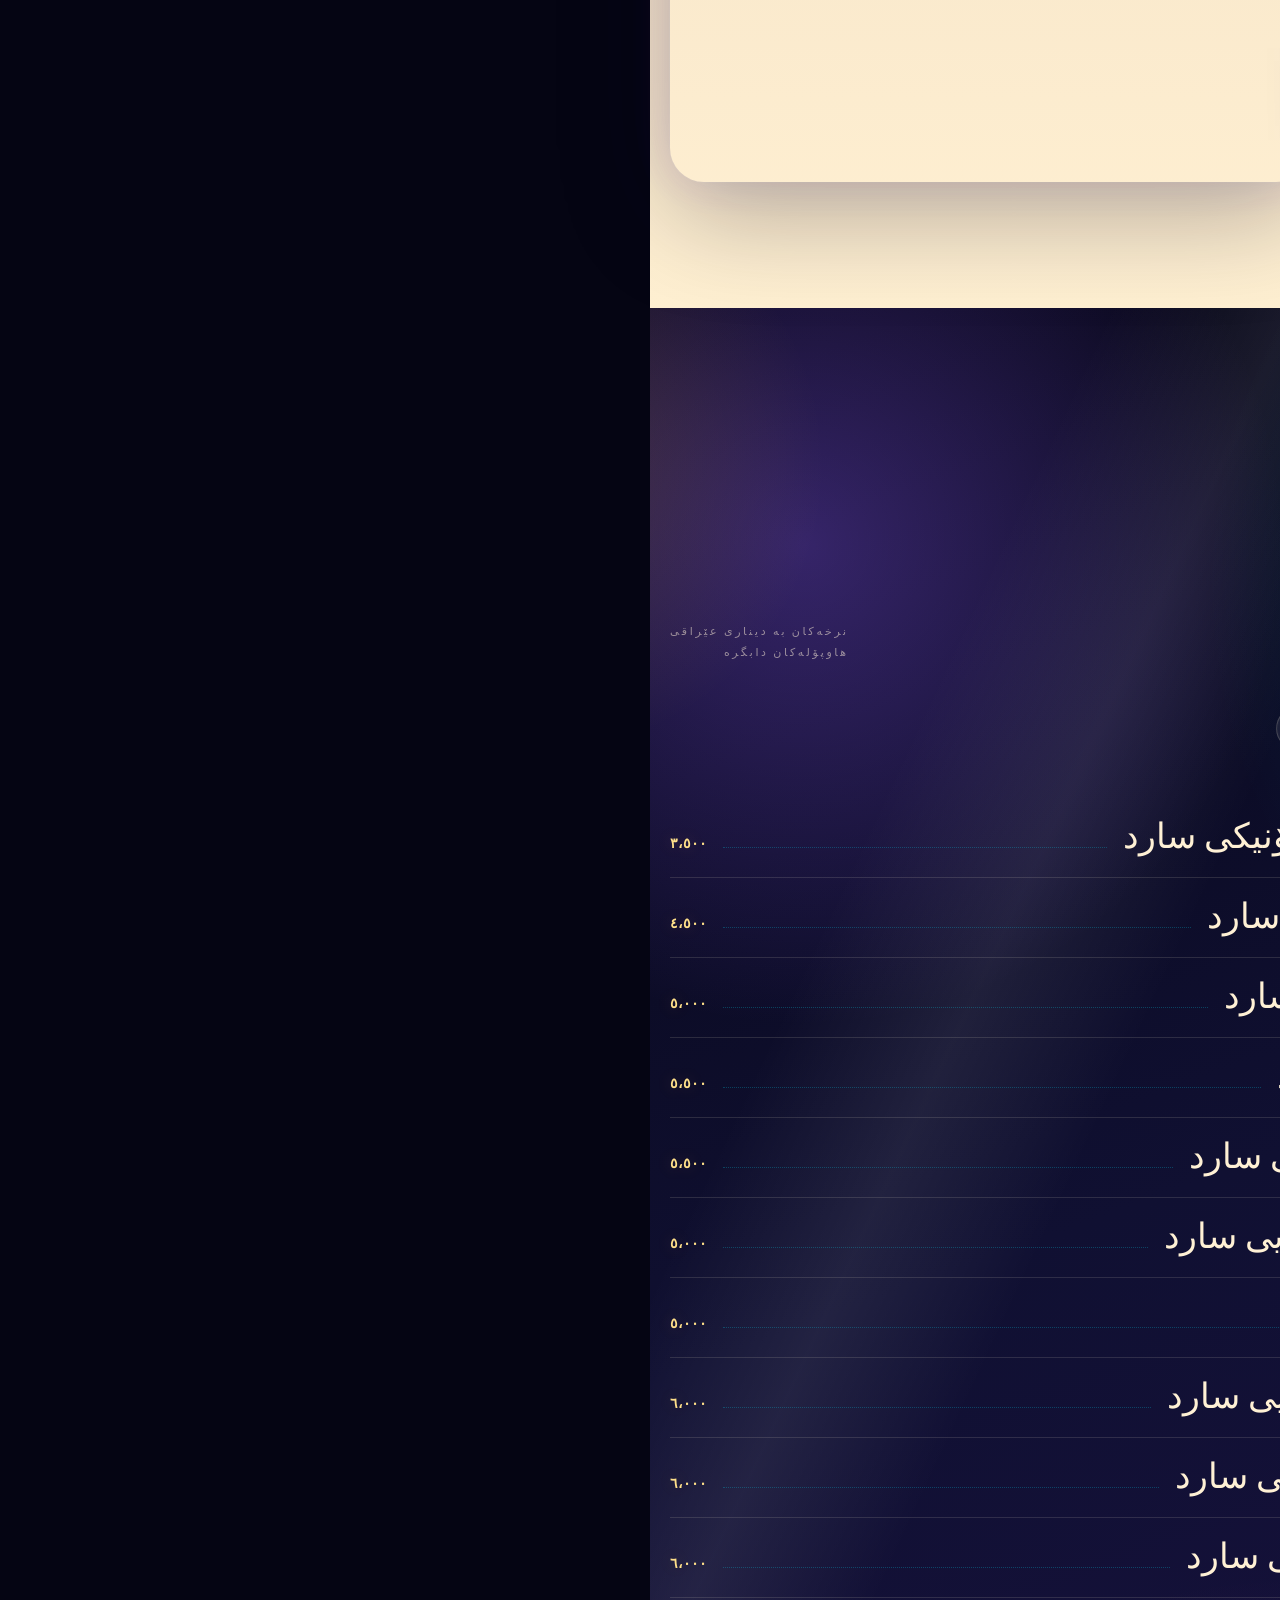
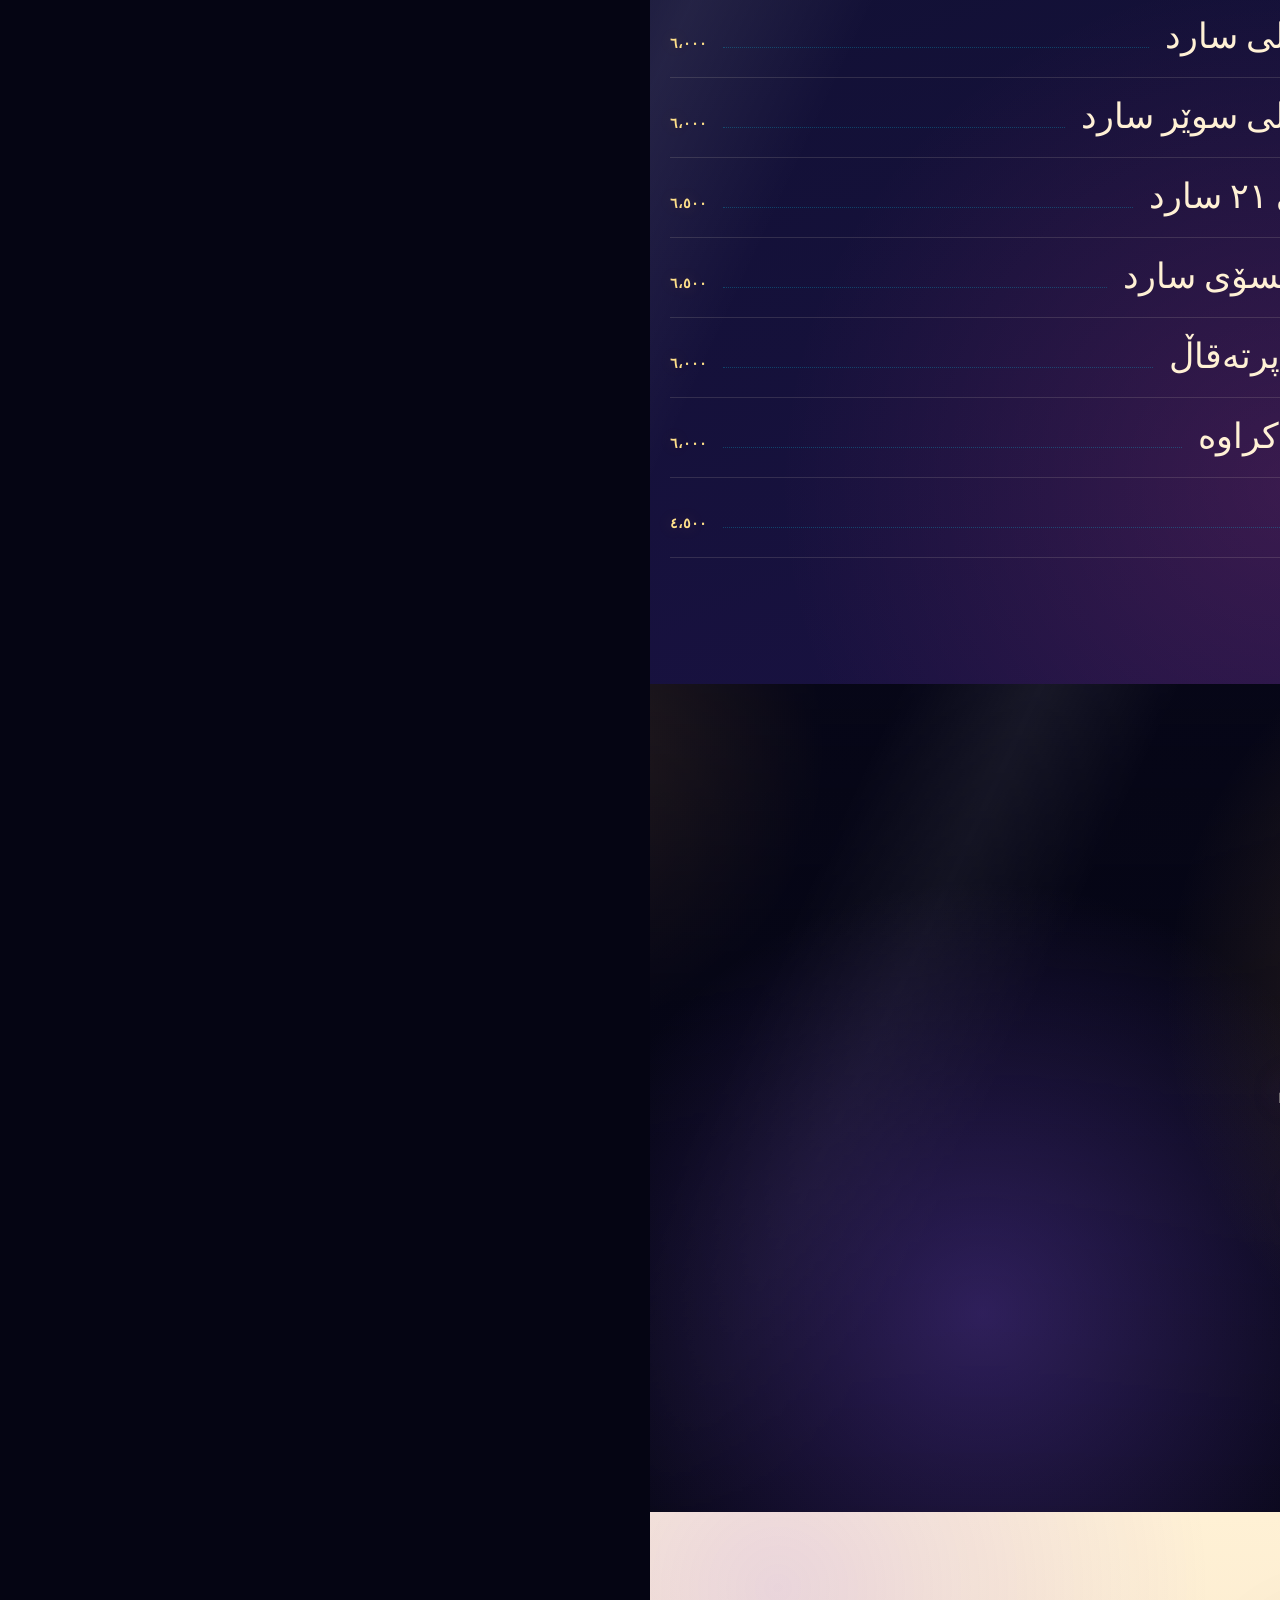
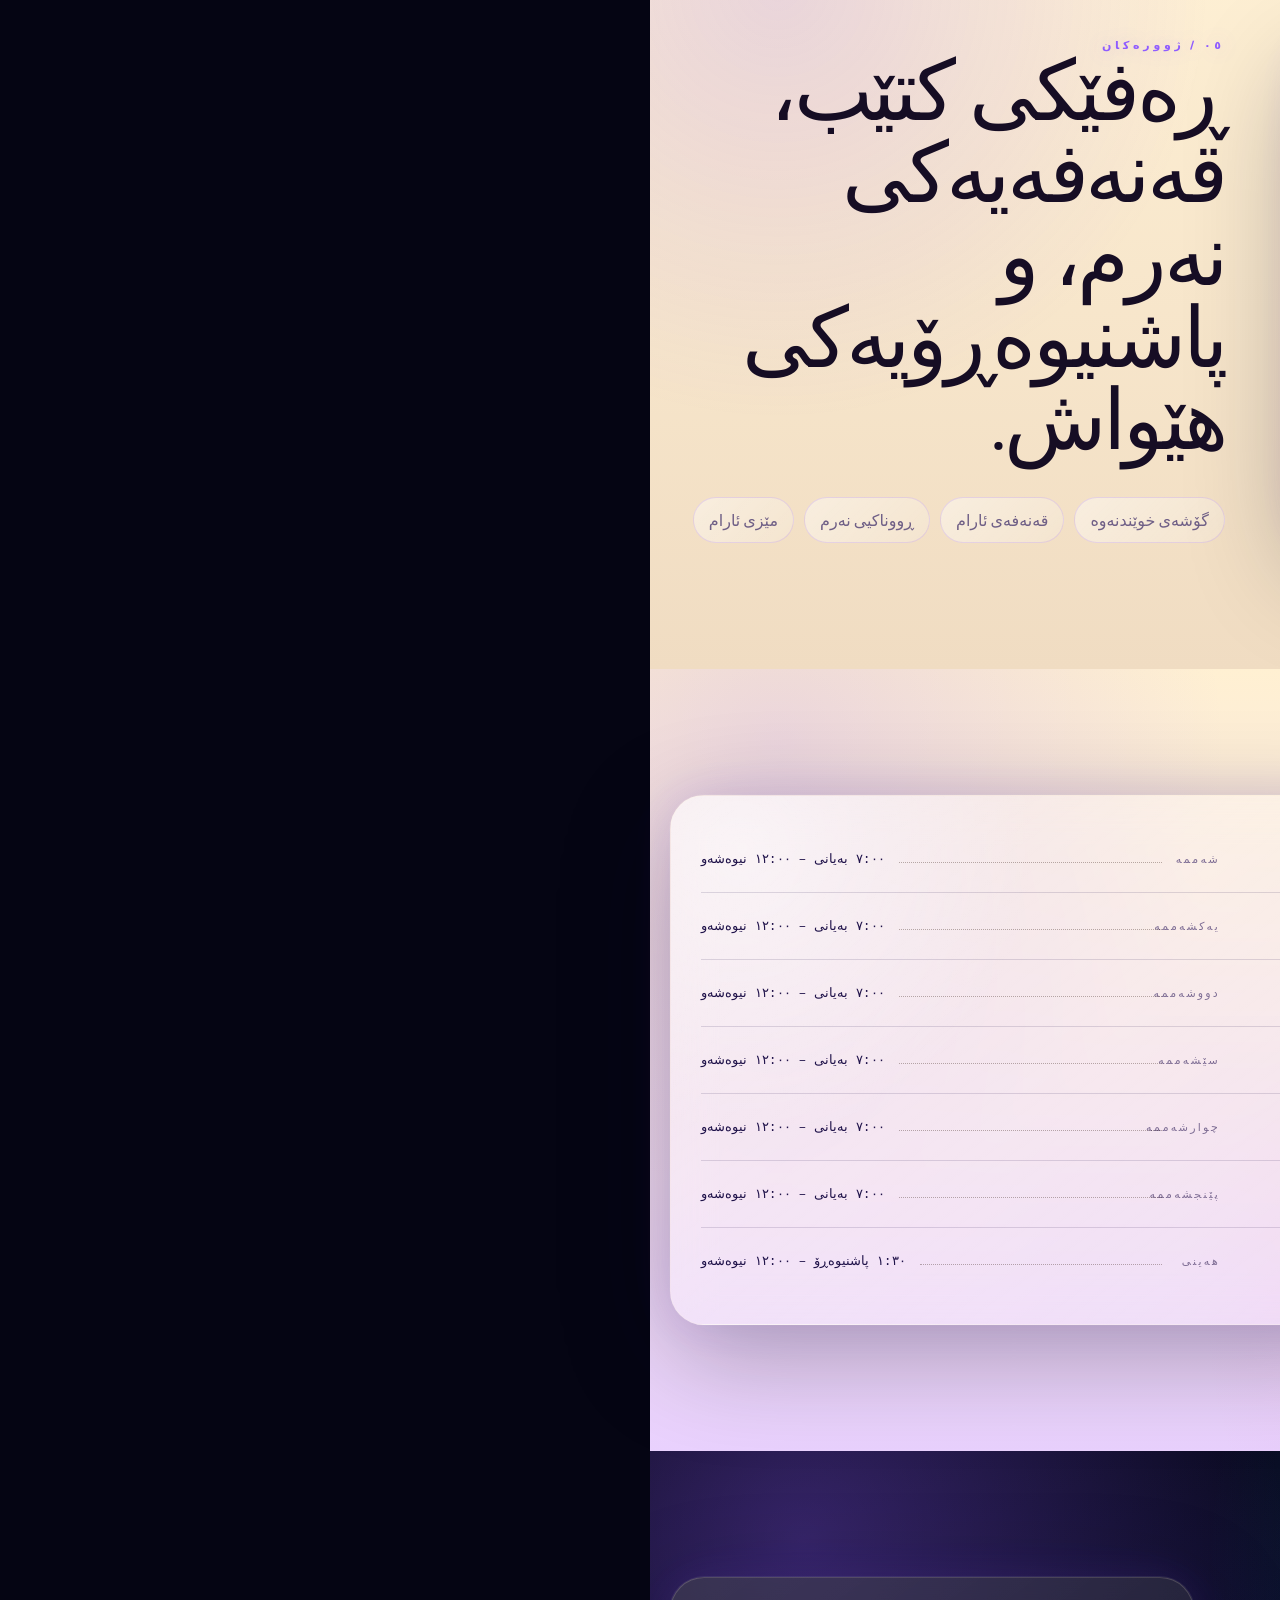
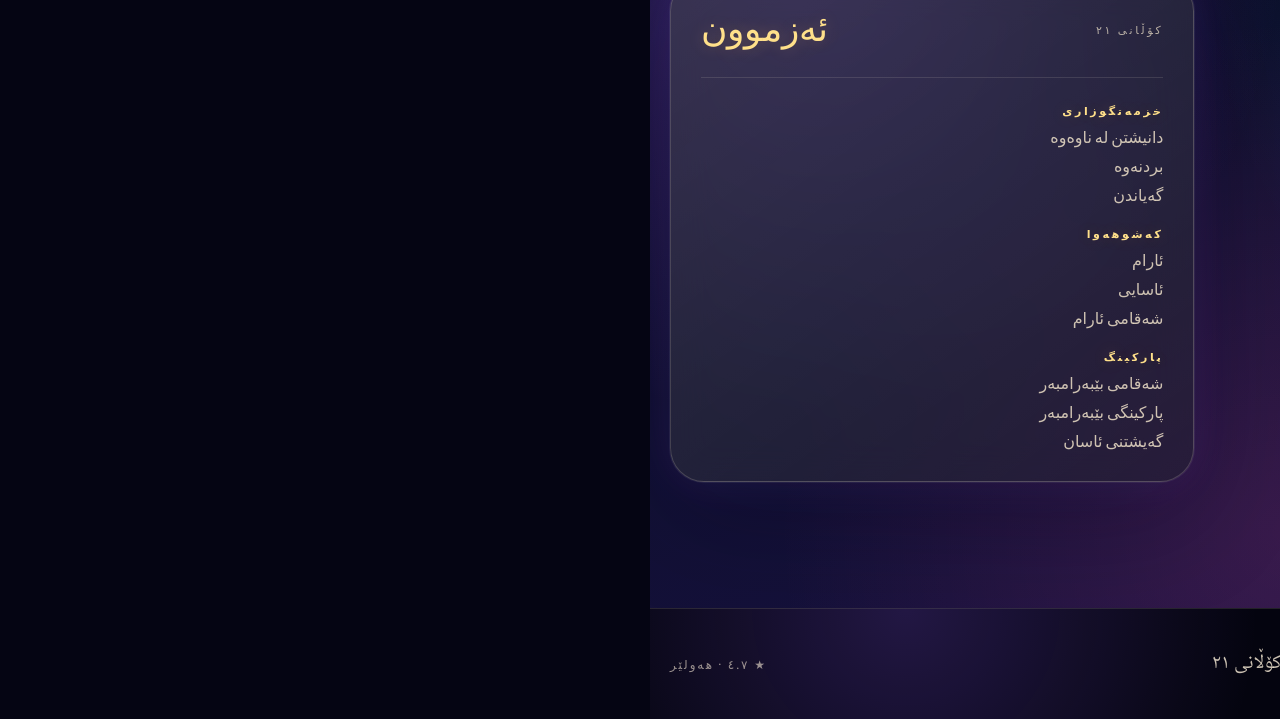
==== commit d147c8c2: "Add files via upload" ====
--- a/index.html
+++ b/index.html
@@ -1,1271 +1,577 @@
-<!DOCTYPE html>
-<html lang="en">
-<head>
-  <meta charset="UTF-8" />
-  <meta name="viewport" content="width=device-width, initial-scale=1.0" />
-
-  <title>كۆڵانی ٢١ · Kolani 21 Coffee House — Erbil</title>
-
-  <meta name="description" content="Cozy Kurdish coffee house in Erbil — specialty coffee, breakfast all morning, garden seating." />
-
-  <!-- Fonts -->
-  <link rel="preconnect" href="https://fonts.googleapis.com">
-  <link rel="preconnect" href="https://fonts.gstatic.com" crossorigin>
-  <link
-    href="https://fonts.googleapis.com/css2?family=Cormorant+Garamond:ital,wght@0,400;0,500;0,600;0,700;1,400&family=Outfit:wght@300;400;500;600&family=Noto+Naskh+Arabic:wght@400;500;600;700&display=swap"
-    rel="stylesheet"
-  >
-
-  <style>
-    :root {
-      --espresso: #20130f;
-      --espresso-soft: #2b1a14;
-      --cream: #f4ead8;
-      --cream-soft: #fff7ea;
-      --brass: #c79a54;
-      --clay: #9b6041;
-      --muted: #7f7568;
-      --border: rgba(58, 35, 27, 0.18);
-      --bg: #f6efe5;
-      --text: #241610;
-    }
-
-    * {
-      box-sizing: border-box;
-      margin: 0;
-      padding: 0;
-    }
-
-    html {
-      scroll-behavior: smooth;
-    }
-
-    body {
-      font-family: "Outfit", sans-serif;
-      background: var(--bg);
-      color: var(--text);
-      overflow-x: hidden;
-    }
-
-    img {
-      max-width: 100%;
-      display: block;
-    }
-
-    a {
-      color: inherit;
-      text-decoration: none;
-    }
-
-    button {
-      font-family: inherit;
-    }
-
-    .font-display {
-      font-family: "Cormorant Garamond", serif;
-    }
-
-    .font-kurdish {
-      font-family: "Noto Naskh Arabic", serif;
-    }
-
-    .container {
-      width: min(100%, 1280px);
-      margin: 0 auto;
-      padding: 0 20px;
-    }
-
-    .section {
-      padding: 110px 0;
-    }
-
-    .eyebrow {
-      font-size: 10px;
-      letter-spacing: 0.4em;
-      text-transform: uppercase;
-      color: var(--muted);
-      margin-bottom: 18px;
-    }
-
-    .eyebrow.light {
-      color: var(--brass);
-    }
-
-    .btn {
-      display: inline-flex;
-      align-items: center;
-      justify-content: center;
-      padding: 14px 28px;
-      font-size: 13px;
-      letter-spacing: 0.18em;
-      text-transform: uppercase;
-      border: 1px solid transparent;
-      transition: 0.25s ease;
-      cursor: pointer;
-    }
-
-    .btn-primary {
-      background: var(--cream);
-      color: var(--espresso);
-    }
-
-    .btn-primary:hover {
-      background: var(--brass);
-    }
-
-    .btn-outline {
-      border-color: rgba(244, 234, 216, 0.45);
-      color: var(--cream);
-    }
-
-    .btn-outline:hover {
-      background: rgba(244, 234, 216, 0.12);
-    }
-
-    .btn-brass {
-      background: var(--brass);
-      color: var(--espresso);
-    }
-
-    .btn-brass:hover {
-      background: var(--cream);
-    }
-
-    /* Header */
-    .header {
-      position: fixed;
-      top: 0;
-      left: 0;
-      right: 0;
-      height: 64px;
-      z-index: 1000;
-      background: rgba(246, 239, 229, 0.72);
-      backdrop-filter: blur(16px);
-      border-bottom: 1px solid rgba(58, 35, 27, 0.12);
-    }
-
-    .header-inner {
-      height: 64px;
-      display: flex;
-      align-items: center;
-      justify-content: space-between;
-    }
-
-    .brand {
-      display: flex;
-      align-items: center;
-      gap: 12px;
-    }
-
-    .brand img {
-      width: 36px;
-      height: 36px;
-      border-radius: 50%;
-      object-fit: cover;
-      border: 1px solid rgba(58, 35, 27, 0.22);
-    }
-
-    .brand-title {
-      font-family: "Cormorant Garamond", serif;
-      font-size: 22px;
-      line-height: 1;
-    }
-
-    .brand-subtitle {
-      font-family: "Noto Naskh Arabic", serif;
-      font-size: 11px;
-      color: var(--muted);
-      margin-top: -2px;
-    }
-
-    .menu-toggle {
-      width: 44px;
-      height: 44px;
-      background: transparent;
-      border: none;
-      display: flex;
-      flex-direction: column;
-      gap: 6px;
-      justify-content: center;
-      align-items: flex-end;
-      cursor: pointer;
-    }
-
-    .menu-toggle span {
-      height: 1px;
-      background: var(--text);
-      display: block;
-      transition: 0.25s ease;
-    }
-
-    .menu-toggle span:nth-child(1),
-    .menu-toggle span:nth-child(2) {
-      width: 26px;
-    }
-
-    .menu-toggle span:nth-child(3) {
-      width: 17px;
-    }
-
-    .menu-toggle.active span:nth-child(1) {
-      transform: translateY(7px) rotate(45deg);
-    }
-
-    .menu-toggle.active span:nth-child(2) {
-      opacity: 0;
-    }
-
-    .menu-toggle.active span:nth-child(3) {
-      width: 26px;
-      transform: translateY(-7px) rotate(-45deg);
-    }
-
-    .nav-panel {
-      position: fixed;
-      top: 64px;
-      right: 20px;
-      width: min(320px, calc(100vw - 40px));
-      background: var(--espresso);
-      color: var(--cream);
-      z-index: 999;
-      padding: 26px;
-      border: 1px solid rgba(244, 234, 216, 0.12);
-      transform: translateY(-14px);
-      opacity: 0;
-      pointer-events: none;
-      transition: 0.25s ease;
-      box-shadow: 0 30px 90px rgba(0, 0, 0, 0.28);
-    }
-
-    .nav-panel.open {
-      transform: translateY(0);
-      opacity: 1;
-      pointer-events: auto;
-    }
-
-    .nav-panel a {
-      display: block;
-      padding: 14px 0;
-      border-bottom: 1px solid rgba(244, 234, 216, 0.1);
-      font-size: 13px;
-      letter-spacing: 0.2em;
-      text-transform: uppercase;
-      color: rgba(244, 234, 216, 0.85);
-    }
-
-    .nav-panel a:hover {
-      color: var(--brass);
-    }
-
-    /* Hero */
-    .hero {
-      position: relative;
-      height: 100svh;
-      min-height: 640px;
-      overflow: hidden;
-      color: var(--cream);
-    }
-
-    .hero-bg {
-      position: absolute;
-      inset: 0;
-      z-index: 0;
-    }
-
-    .hero-bg img {
-      width: 100%;
-      height: 100%;
-      object-fit: cover;
-    }
-
-    .hero-bg::after {
-      content: "";
-      position: absolute;
-      inset: 0;
-      background:
-        linear-gradient(to bottom, rgba(32, 19, 15, 0.38), rgba(32, 19, 15, 0.58), rgba(32, 19, 15, 0.88)),
-        radial-gradient(circle at 30% 30%, rgba(199, 154, 84, 0.18), transparent 35%);
-    }
-
-    .hero-content {
-      position: relative;
-      z-index: 1;
-      height: 100%;
-      display: flex;
-      flex-direction: column;
-      justify-content: flex-end;
-      padding-bottom: 90px;
-    }
-
-    .hero h1 {
-      font-size: clamp(76px, 15vw, 145px);
-      line-height: 0.9;
-      font-weight: 300;
-      letter-spacing: -0.04em;
-    }
-
-    .hero h1 em {
-      color: var(--brass);
-      font-style: italic;
-    }
-
-    .hero-kurdish {
-      font-size: clamp(32px, 5vw, 58px);
-      margin-top: 8px;
-      color: rgba(244, 234, 216, 0.95);
-    }
-
-    .hero-text {
-      font-size: 18px;
-      margin-top: 24px;
-      color: rgba(244, 234, 216, 0.82);
-    }
-
-    .hero-actions {
-      display: flex;
-      flex-wrap: wrap;
-      gap: 12px;
-      margin-top: 38px;
-    }
-
-    .rating {
-      position: absolute;
-      right: 28px;
-      bottom: 28px;
-      color: rgba(244, 234, 216, 0.62);
-      font-size: 10px;
-      letter-spacing: 0.28em;
-      text-transform: uppercase;
-      writing-mode: vertical-rl;
-      transform: rotate(180deg);
-    }
-
-    /* Intro */
-    .intro-grid {
-      display: grid;
-      grid-template-columns: 4fr 8fr;
-      gap: 40px;
-      align-items: start;
-    }
-
-    .intro h2 {
-      font-size: clamp(44px, 7vw, 76px);
-      line-height: 1.05;
-      font-weight: 500;
-      color: var(--espresso);
-    }
-
-    .intro h2 em {
-      color: var(--clay);
-    }
-
-    .intro-kurdish {
-      margin-top: 28px;
-      color: var(--clay);
-      font-size: clamp(28px, 4vw, 42px);
-    }
-
-    .wide-image {
-      width: 100%;
-      height: 70vh;
-      min-height: 460px;
-      object-fit: cover;
-      box-shadow: 0 30px 80px rgba(32, 19, 15, 0.16);
-    }
-
-    /* Breakfast */
-    .split {
-      display: grid;
-      grid-template-columns: 1fr 1fr;
-      gap: 70px;
-      align-items: center;
-    }
-
-    .split h2 {
-      font-size: clamp(48px, 7vw, 76px);
-      line-height: 1.05;
-      color: var(--espresso);
-      font-weight: 500;
-    }
-
-    .split h2 em {
-      color: var(--clay);
-    }
-
-    .split p {
-      margin-top: 24px;
-      max-width: 480px;
-      font-size: 18px;
-      line-height: 1.75;
-      color: var(--muted);
-    }
-
-    .split strong {
-      color: var(--espresso);
-      font-weight: 600;
-    }
-
-    .breakfast-img {
-      box-shadow: 0 28px 70px rgba(32, 19, 15, 0.22);
-    }
-
-    /* Menu */
-    .dark-section {
-      background: var(--espresso);
-      color: var(--cream);
-      position: relative;
-      overflow: hidden;
-    }
-
-    .dark-section::before {
-      content: "";
-      position: absolute;
-      inset: 0;
-      opacity: 0.18;
-      background-image:
-        radial-gradient(circle at 20% 30%, rgba(255,255,255,0.08) 0 1px, transparent 1px),
-        radial-gradient(circle at 80% 70%, rgba(255,255,255,0.07) 0 1px, transparent 1px);
-      background-size: 28px 28px;
-      pointer-events: none;
-    }
-
-    .dark-inner {
-      position: relative;
-      z-index: 1;
-    }
-
-    .menu-heading {
-      display: flex;
-      justify-content: space-between;
-      align-items: flex-end;
-      gap: 25px;
-      flex-wrap: wrap;
-      margin-bottom: 52px;
-    }
-
-    .menu-heading h2 {
-      font-size: clamp(56px, 8vw, 92px);
-      font-weight: 500;
-      line-height: 0.95;
-    }
-
-    .menu-heading p {
-      font-size: 34px;
-      color: rgba(244, 234, 216, 0.72);
-      margin-top: 10px;
-    }
-
-    .prices {
-      font-size: 10px;
-      letter-spacing: 0.3em;
-      text-transform: uppercase;
-      color: rgba(244, 234, 216, 0.52);
-    }
-
-    .tabs {
-      display: flex;
-      gap: 8px;
-      overflow-x: auto;
-      padding-bottom: 12px;
-      margin-bottom: 42px;
-      scrollbar-width: none;
-    }
-
-    .tabs::-webkit-scrollbar {
-      display: none;
-    }
-
-    .tab {
-      white-space: nowrap;
-      padding: 12px 18px;
-      background: transparent;
-      color: rgba(244, 234, 216, 0.7);
-      border: 1px solid rgba(244, 234, 216, 0.22);
-      font-size: 11px;
-      letter-spacing: 0.18em;
-      text-transform: uppercase;
-      cursor: pointer;
-      transition: 0.25s ease;
-    }
-
-    .tab:hover,
-    .tab.active {
-      background: var(--brass);
-      color: var(--espresso);
-      border-color: var(--brass);
-    }
-
-    .menu-grid {
-      display: grid;
-      grid-template-columns: 4fr 8fr;
-      gap: 48px;
-    }
-
-    .menu-title-kurdish {
-      color: var(--brass);
-      font-size: clamp(38px, 5vw, 58px);
-      margin-bottom: 4px;
-    }
-
-    .menu-title-en {
-      font-family: "Cormorant Garamond", serif;
-      font-size: 30px;
-      font-style: italic;
-      color: rgba(244, 234, 216, 0.86);
-    }
-
-    .menu-image {
-      margin-top: 34px;
-      aspect-ratio: 4 / 5;
-      object-fit: cover;
-    }
-
-    .menu-list {
-      list-style: none;
-      border-top: 1px solid rgba(244, 234, 216, 0.1);
-    }
-
-    .menu-item {
-      display: flex;
-      align-items: baseline;
-      gap: 16px;
-      padding: 16px 0;
-      border-bottom: 1px solid rgba(244, 234, 216, 0.1);
-    }
-
-    .item-name {
-      font-family: "Cormorant Garamond", serif;
-      font-size: clamp(23px, 3vw, 31px);
-      color: var(--cream);
-    }
-
-    .dots {
-      flex: 1;
-      border-bottom: 1px dotted rgba(244, 234, 216, 0.25);
-      transform: translateY(-5px);
-    }
-
-    .price {
-      color: var(--brass);
-      font-family: ui-monospace, SFMono-Regular, Menlo, Monaco, Consolas, monospace;
-      font-size: 14px;
-      white-space: nowrap;
-    }
-
-    /* Photo Banner */
-    .photo-banner {
-      position: relative;
-      height: 80vh;
-      min-height: 500px;
-      overflow: hidden;
-      color: var(--cream);
-    }
-
-    .photo-banner img {
-      position: absolute;
-      inset: 0;
-      width: 100%;
-      height: 100%;
-      object-fit: cover;
-      transform: scale(1.08);
-    }
-
-    .photo-banner::after {
-      content: "";
-      position: absolute;
-      inset: 0;
-      background: linear-gradient(to top, rgba(32, 19, 15, 0.84), rgba(32, 19, 15, 0.14), transparent);
-    }
-
-    .photo-banner-content {
-      position: absolute;
-      z-index: 1;
-      left: 20px;
-      right: 20px;
-      bottom: 56px;
-      max-width: 720px;
-      margin: 0 auto;
-    }
-
-    .photo-banner h3 {
-      font-size: clamp(44px, 7vw, 76px);
-      line-height: 1.02;
-      font-weight: 500;
-    }
-
-    /* Inside */
-    .inside-grid {
-      display: grid;
-      grid-template-columns: 7fr 5fr;
-      gap: 50px;
-      align-items: center;
-    }
-
-    .inside-grid h3 {
-      font-size: clamp(42px, 6vw, 62px);
-      line-height: 1.1;
-      color: var(--espresso);
-      font-weight: 500;
-    }
-
-    /* Hours */
-    .hours {
-      background: #eee0cf;
-    }
-
-    .hours h2 {
-      font-size: clamp(46px, 7vw, 76px);
-      color: var(--espresso);
-      font-weight: 500;
-    }
-
-    .hours-kurdish {
-      color: var(--clay);
-      font-size: 30px;
-      margin-top: 4px;
-    }
-
-    .hours-grid {
-      display: grid;
-      grid-template-columns: 1fr 1fr;
-      gap: 0 48px;
-      margin-top: 48px;
-    }
-
-    .hour-row {
-      display: flex;
-      align-items: baseline;
-      gap: 14px;
-      padding: 14px 0;
-      border-bottom: 1px solid rgba(58, 35, 27, 0.18);
-    }
-
-    .day-ku {
-      width: 110px;
-      color: var(--espresso);
-      font-size: 20px;
-    }
-
-    .day-en {
-      width: 40px;
-      color: var(--muted);
-      font-size: 11px;
-      letter-spacing: 0.22em;
-      text-transform: uppercase;
-    }
-
-    .hour-row .dots {
-      border-color: rgba(58, 35, 27, 0.26);
-    }
-
-    .time {
-      color: var(--espresso);
-      font-family: ui-monospace, SFMono-Regular, Menlo, Monaco, Consolas, monospace;
-      font-size: 14px;
-      white-space: nowrap;
-    }
-
-    /* Find */
-    .find h2 {
-      font-size: clamp(46px, 7vw, 76px);
-      line-height: 1.04;
-      font-weight: 500;
-    }
-
-    .find-address {
-      margin-top: 26px;
-      font-size: clamp(28px, 4vw, 42px);
-      line-height: 1.6;
-      color: rgba(244, 234, 216, 0.86);
-    }
-
-    .features {
-      display: grid;
-      grid-template-columns: repeat(3, 1fr);
-      gap: 38px;
-      margin-top: 64px;
-      color: rgba(244, 234, 216, 0.78);
-    }
-
-    .features h4 {
-      color: var(--brass);
-      font-size: 10px;
-      letter-spacing: 0.3em;
-      text-transform: uppercase;
-      margin-bottom: 14px;
-    }
-
-    .features li {
-      list-style: none;
-      margin-bottom: 8px;
-      font-size: 15px;
-    }
-
-    /* Footer */
-    .footer {
-      background: var(--espresso);
-      color: rgba(244, 234, 216, 0.62);
-      border-top: 1px solid rgba(244, 234, 216, 0.1);
-      padding: 36px 0;
-    }
-
-    .footer-inner {
-      display: flex;
-      justify-content: space-between;
-      align-items: center;
-      gap: 18px;
-      flex-wrap: wrap;
-      font-size: 12px;
-      letter-spacing: 0.18em;
-      text-transform: uppercase;
-    }
-
-    .footer-brand {
-      display: flex;
-      align-items: center;
-      gap: 12px;
-    }
-
-    .footer-brand img {
-      width: 28px;
-      height: 28px;
-      border-radius: 50%;
-      object-fit: cover;
-    }
-
-    .footer-ku {
-      font-size: 20px;
-      color: rgba(244, 234, 216, 0.84);
-      text-transform: none;
-      letter-spacing: 0;
-    }
-
-    /* Animations */
-    .reveal {
-      opacity: 0;
-      transform: translateY(28px);
-      transition: 0.8s ease;
-    }
-
-    .reveal.visible {
-      opacity: 1;
-      transform: translateY(0);
-    }
-
-    /* Responsive */
-    @media (max-width: 900px) {
-      .intro-grid,
-      .split,
-      .menu-grid,
-      .inside-grid,
-      .hours-grid,
-      .features {
-        grid-template-columns: 1fr;
-      }
-
-      .section {
-        padding: 82px 0;
-      }
-
-      .menu-image {
-        display: none;
-      }
-
-      .hero {
-        min-height: 620px;
-      }
-
-      .hero-content {
-        padding-bottom: 74px;
-      }
-    }
-
-    @media (max-width: 560px) {
-      .btn {
-        width: 100%;
-      }
-
-      .hero-actions {
-        width: 100%;
-      }
-
-      .menu-item {
-        gap: 10px;
-      }
-
-      .item-name {
-        font-size: 24px;
-      }
-
-      .price,
-      .time {
-        font-size: 12px;
-      }
-
-      .day-ku {
-        width: 90px;
-      }
-
-      .rating {
-        display: none;
-      }
-    }
-  </style>
-</head>
-
-<body>
-  <!-- Header -->
-  <header class="header">
-    <div class="container header-inner">
-      <a class="brand" href="#top">
-        <img src="https://id-preview--ff138ebc-7c5d-48d8-80b7-5add13a8e446.lovable.app/assets/logo--DlN76RI.jpg" alt="Kolani 21 logo">
-        <div>
-          <div class="brand-title">Kolani 21</div>
-          <div class="brand-subtitle" dir="rtl">قاوەخانەی کۆڵانی ٢١</div>
-        </div>
-      </a>
-
-      <button class="menu-toggle" id="menuToggle" aria-label="Open menu">
-        <span></span>
-        <span></span>
-        <span></span>
-      </button>
-    </div>
-  </header>
-
-  <!-- Mobile Menu -->
-  <nav class="nav-panel" id="navPanel">
-    <a href="#top">Home</a>
-    <a href="#breakfast">Breakfast</a>
-    <a href="#menu">Menu</a>
-    <a href="#hours">Hours</a>
-    <a href="#find">Find Us</a>
-  </nav>
-
-  <!-- Hero -->
-  <section class="hero" id="top">
-    <div class="hero-bg">
-      <img src="https://id-preview--ff138ebc-7c5d-48d8-80b7-5add13a8e446.lovable.app/assets/exterior-sign-BgwnMEud.jpg" alt="Kolani 21 coffee house exterior at night">
-    </div>
-
-    <div class="container hero-content">
-      <div class="reveal">
-        <div class="eyebrow light">Erbil · Coffee House</div>
-        <h1 class="font-display">Kolani <em>21</em></h1>
-        <div class="font-kurdish hero-kurdish" dir="rtl">قاوەخانەی کۆڵانی ٢١</div>
-        <p class="font-kurdish hero-text" dir="rtl">☕ ئەو ماڵەی کۆمان دەکاتەوە</p>
-
-        <div class="hero-actions">
-          <a href="#menu" class="btn btn-primary">See the Menu</a>
-          <a href="https://maps.app.goo.gl/fXrA38M4D7QZ9LDn8" target="_blank" class="btn btn-outline">Find Us</a>
-        </div>
-      </div>
-    </div>
-
-    <div class="rating">★ 4.7 Google</div>
-  </section>
-
-  <!-- House -->
-  <section class="section intro">
-    <div class="container intro-grid reveal">
-      <div class="eyebrow">
-        <div>— 01</div>
-        <div>The House</div>
-      </div>
-
-      <div>
-        <h2 class="font-display">
-          A small house on a quiet <em>street</em>, where the city slows down.
-        </h2>
-        <p class="font-kurdish intro-kurdish" dir="rtl">ئەو ماڵەی کۆمان دەکاتەوە</p>
-      </div>
-    </div>
-  </section>
-
-  <!-- Chair Image -->
-  <section>
-    <div class="container reveal">
-      <img class="wide-image" src="https://id-preview--ff138ebc-7c5d-48d8-80b7-5add13a8e446.lovable.app/assets/cozy-chair-BReceO7f.jpg" alt="Vintage armchairs by the window">
-    </div>
-  </section>
-
-  <!-- Breakfast -->
-  <section class="section" id="breakfast">
-    <div class="container split">
-      <div class="reveal">
-        <div class="eyebrow">— 02 · Breakfast</div>
-        <h2 class="font-display">
-          Breakfast,<br>
-          every <em>morning</em>.
-        </h2>
-        <p>
-          Local tea, mini croissant, Kurdish cheese, qaymag & honey, walnuts,
-          yogurt, egg & cheese toast — served fresh from
-          <strong>7:00 AM</strong> to <strong>11:59 AM</strong>.
-        </p>
-      </div>
-
-      <div class="reveal">
-        <img class="breakfast-img" src="https://id-preview--ff138ebc-7c5d-48d8-80b7-5add13a8e446.lovable.app/assets/breakfast-B-Pqjy9t.jpg" alt="Kolani 21 breakfast plate">
-      </div>
-    </div>
-  </section>
-
-  <!-- Menu -->
-  <section class="section dark-section" id="menu">
-    <div class="container dark-inner">
-      <div class="menu-heading">
-        <div>
-          <div class="eyebrow light">— 03 · Menu</div>
-          <h2 class="font-display">The Menu</h2>
-          <p class="font-kurdish" dir="rtl">مینیو</p>
-        </div>
-
-        <div class="prices">Prices in IQD</div>
-      </div>
-
-      <div class="tabs" id="tabs"></div>
-
-      <div class="menu-grid reveal">
-        <div>
-          <div class="font-kurdish menu-title-kurdish" id="menuTitleKu" dir="rtl">قاوە ساردەکان</div>
-          <div class="menu-title-en" id="menuTitleEn">Iced Coffee</div>
-          <img class="menu-image" id="menuImage" src="https://id-preview--ff138ebc-7c5d-48d8-80b7-5add13a8e446.lovable.app/assets/iced-coffee-B5sh6Mrd.jpg" alt="Iced Coffee">
-        </div>
-
-        <ul class="menu-list" id="menuList"></ul>
-      </div>
-    </div>
-  </section>
-
-  <!-- Garden -->
-  <section class="photo-banner">
-    <img src="https://id-preview--ff138ebc-7c5d-48d8-80b7-5add13a8e446.lovable.app/assets/garden-5zeYYjkZ.jpg" alt="Garden seating at night with string lights">
-
-    <div class="photo-banner-content">
-      <div class="eyebrow light">— 04 · Outside</div>
-      <h3 class="font-display">Under the trees, after sunset.</h3>
-    </div>
-  </section>
-
-  <!-- Inside -->
-  <section class="section">
-    <div class="container inside-grid">
-      <div class="reveal">
-        <img src="https://id-preview--ff138ebc-7c5d-48d8-80b7-5add13a8e446.lovable.app/assets/library-sofa-BXRi17XO.jpg" alt="Reading corner with bookshelves and a cream sofa">
-      </div>
-
-      <div class="reveal">
-        <div class="eyebrow">— 05 · Inside</div>
-        <h3 class="font-display">
-          A shelf of books,<br>
-          a soft sofa,<br>
-          a slow afternoon.
-        </h3>
-      </div>
-    </div>
-  </section>
-
-  <!-- Hours -->
-  <section class="section hours" id="hours">
-    <div class="container">
-      <div class="eyebrow">— 06 · Hours</div>
-      <h2 class="font-display">Open every day.</h2>
-      <p class="font-kurdish hours-kurdish" dir="rtl">کاتی کردنەوە</p>
-
-      <div class="hours-grid">
-        <div class="hour-row">
-          <span class="font-kurdish day-ku" dir="rtl">شەممە</span>
-          <span class="day-en">Sat</span>
-          <span class="dots"></span>
-          <span class="time">7:00 AM – 12:00 AM</span>
-        </div>
-
-        <div class="hour-row">
-          <span class="font-kurdish day-ku" dir="rtl">یەکشەم</span>
-          <span class="day-en">Sun</span>
-          <span class="dots"></span>
-          <span class="time">7:00 AM – 12:00 AM</span>
-        </div>
-
-        <div class="hour-row">
-          <span class="font-kurdish day-ku" dir="rtl">دووشەم</span>
-          <span class="day-en">Mon</span>
-          <span class="dots"></span>
-          <span class="time">7:00 AM – 12:00 AM</span>
-        </div>
-
-        <div class="hour-row">
-          <span class="font-kurdish day-ku" dir="rtl">سێشەم</span>
-          <span class="day-en">Tue</span>
-          <span class="dots"></span>
-          <span class="time">7:00 AM – 12:00 AM</span>
-        </div>
-
-        <div class="hour-row">
-          <span class="font-kurdish day-ku" dir="rtl">چوارشەم</span>
-          <span class="day-en">Wed</span>
-          <span class="dots"></span>
-          <span class="time">7:00 AM – 12:00 AM</span>
-        </div>
-
-        <div class="hour-row">
-          <span class="font-kurdish day-ku" dir="rtl">پێنج شەم</span>
-          <span class="day-en">Thu</span>
-          <span class="dots"></span>
-          <span class="time">7:00 AM – 12:00 AM</span>
-        </div>
-
-        <div class="hour-row">
-          <span class="font-kurdish day-ku" dir="rtl">هەینی</span>
-          <span class="day-en">Fri</span>
-          <span class="dots"></span>
-          <span class="time">1:30 PM – 12:00 AM</span>
-        </div>
-      </div>
-    </div>
-  </section>
-
-  <!-- Find Us -->
-  <section class="section dark-section find" id="find">
-    <div class="container dark-inner">
-      <div class="eyebrow light">— 07 · Find Us</div>
-      <h2 class="font-display">Erbil, near Choly Minaret.</h2>
-
-      <p class="font-kurdish find-address" dir="rtl">
-        هەولێر / نزیک منارەی چۆڵی — تەنیشت بانکی زاگرۆس
-      </p>
-
-      <div style="margin-top: 36px;">
-        <a href="https://maps.app.goo.gl/fXrA38M4D7QZ9LDn8" target="_blank" class="btn btn-brass">
-          Open in Google Maps
-        </a>
-      </div>
-
-      <div class="features">
-        <div>
-          <h4>Service</h4>
-          <ul>
-            <li>Dine-in</li>
-            <li>Takeaway</li>
-            <li>Delivery</li>
-            <li>Outdoor seating</li>
-          </ul>
-        </div>
-
-        <div>
-          <h4>Atmosphere</h4>
-          <ul>
-            <li>Cozy</li>
-            <li>Casual</li>
-            <li>Quiet street</li>
-          </ul>
-        </div>
-
-        <div>
-          <h4>Parking</h4>
-          <ul>
-            <li>Free street parking</li>
-            <li>Free parking lot</li>
-          </ul>
-        </div>
-      </div>
-    </div>
-  </section>
-
-  <!-- Footer -->
-  <footer class="footer">
-    <div class="container footer-inner">
-      <div class="footer-brand">
-        <img src="https://id-preview--ff138ebc-7c5d-48d8-80b7-5add13a8e446.lovable.app/assets/logo--DlN76RI.jpg" alt="">
-        <span>Kolani 21 · Coffee House</span>
-      </div>
-
-      <div class="font-kurdish footer-ku" dir="rtl">کۆڵانی ٢١</div>
-
-      <div>★ 4.7 · Erbil</div>
-    </div>
-  </footer>
-
-  <script>
-    const menuData = {
-      "Iced Coffee": {
-        ku: "قاوە ساردەکان",
-        image: "https://id-preview--ff138ebc-7c5d-48d8-80b7-5add13a8e446.lovable.app/assets/iced-coffee-B5sh6Mrd.jpg",
-        items: [
-          ["Iced Espresso Tonic", "3,500"],
-          ["Iced Americano", "4,500"],
-          ["Iced Cappuccino", "5,000"],
-          ["Iced Mocha", "5,500"],
-          ["Iced White Mocha", "5,500"],
-          ["Iced Kurdish Coffee", "5,000"],
-          ["Iced Latte", "5,000"],
-          ["Iced Spanish Latte", "6,000"],
-          ["Iced Cinnamon Latte", "6,000"],
-          ["Iced Japanese Latte", "6,000"],
-          ["Iced Caramel Latte", "6,000"],
-          ["Iced Salted Caramel Latte", "6,000"],
-          ["Iced Street-21 Latte", "6,500"],
-          ["Iced Coco Espresso", "6,500"],
-          ["Orange Americano", "6,000"],
-          ["Cold Brew", "6,000"],
-          ["Affogato", "4,500"]
-        ]
-      },
-
-      "Hot Coffee": {
-        ku: "قاوە گەرمەکان",
-        image: "https://id-preview--ff138ebc-7c5d-48d8-80b7-5add13a8e446.lovable.app/assets/iced-coffee-B5sh6Mrd.jpg",
-        items: [
-          ["Espresso", "3,000"],
-          ["Americano", "4,000"],
-          ["Cappuccino", "5,000"],
-          ["Latte", "5,000"],
-          ["Mocha", "5,500"]
-        ]
-      },
-
-      "Matcha": {
-        ku: "ماچا",
-        image: "https://id-preview--ff138ebc-7c5d-48d8-80b7-5add13a8e446.lovable.app/assets/iced-coffee-B5sh6Mrd.jpg",
-        items: [
-          ["Iced Matcha", "6,000"],
-          ["Matcha Latte", "6,500"],
-          ["Strawberry Matcha", "7,000"]
-        ]
-      },
-
-      "Mojito": {
-        ku: "مۆهیتۆ",
-        image: "https://id-preview--ff138ebc-7c5d-48d8-80b7-5add13a8e446.lovable.app/assets/iced-coffee-B5sh6Mrd.jpg",
-        items: [
-          ["Classic Mojito", "5,000"],
-          ["Blue Mojito", "5,500"],
-          ["Strawberry Mojito", "5,500"]
-        ]
-      },
-
-      "Smoothie": {
-        ku: "سموزی",
-        image: "https://id-preview--ff138ebc-7c5d-48d8-80b7-5add13a8e446.lovable.app/assets/iced-coffee-B5sh6Mrd.jpg",
-        items: [
-          ["Strawberry Smoothie", "6,000"],
-          ["Mango Smoothie", "6,000"],
-          ["Mixed Berry Smoothie", "6,500"]
-        ]
-      },
-
-      "No Coffee": {
-        ku: "بێ قاوە",
-        image: "https://id-preview--ff138ebc-7c5d-48d8-80b7-5add13a8e446.lovable.app/assets/iced-coffee-B5sh6Mrd.jpg",
-        items: [
-          ["Hot Chocolate", "5,000"],
-          ["Milk Chocolate", "5,000"],
-          ["Lemonade", "4,500"]
-        ]
-      },
-
-      "Tea": {
-        ku: "چا",
-        image: "https://id-preview--ff138ebc-7c5d-48d8-80b7-5add13a8e446.lovable.app/assets/iced-coffee-B5sh6Mrd.jpg",
-        items: [
-          ["Kurdish Tea", "1,500"],
-          ["Green Tea", "2,000"],
-          ["Herbal Tea", "2,500"]
-        ]
-      },
-
-      "Frappe & Milkshakes": {
-        ku: "فراپێ و میلکشەیک",
-        image: "https://id-preview--ff138ebc-7c5d-48d8-80b7-5add13a8e446.lovable.app/assets/iced-coffee-B5sh6Mrd.jpg",
-        items: [
-          ["Caramel Frappe", "6,500"],
-          ["Mocha Frappe", "6,500"],
-          ["Vanilla Milkshake", "6,000"],
-          ["Chocolate Milkshake", "6,000"]
-        ]
-      }
-    };
-
-    const tabs = document.getElementById("tabs");
-    const menuList = document.getElementById("menuList");
-    const menuTitleKu = document.getElementById("menuTitleKu");
-    const menuTitleEn = document.getElementById("menuTitleEn");
-    const menuImage = document.getElementById("menuImage");
-
-    function renderTabs() {
-      Object.keys(menuData).forEach((category, index) => {
-        const button = document.createElement("button");
-        button.className = "tab" + (index === 0 ? " active" : "");
-        button.textContent = category;
-
-        button.addEventListener("click", () => {
-          document.querySelectorAll(".tab").forEach(tab => tab.classList.remove("active"));
-          button.classList.add("active");
-          renderMenu(category);
-        });
-
-        tabs.appendChild(button);
-      });
-    }
-
-    function renderMenu(category) {
-      const data = menuData[category];
-
-      menuTitleKu.textContent = data.ku;
-      menuTitleEn.textContent = category;
-      menuImage.src = data.image;
-      menuImage.alt = category;
-
-      menuList.innerHTML = "";
-
-      data.items.forEach(([name, price]) => {
-        const li = document.createElement("li");
-        li.className = "menu-item";
-
-        li.innerHTML = `
-          <span class="item-name">${name}</span>
-          <span class="dots"></span>
-          <span class="price">${price}</span>
-        `;
-
-        menuList.appendChild(li);
-      });
-    }
-
-    renderTabs();
-    renderMenu("Iced Coffee");
-
-    // Hamburger menu
-    const menuToggle = document.getElementById("menuToggle");
-    const navPanel = document.getElementById("navPanel");
-
-    menuToggle.addEventListener("click", () => {
-      menuToggle.classList.toggle("active");
-      navPanel.classList.toggle("open");
-    });
-
-    document.querySelectorAll(".nav-panel a").forEach(link => {
-      link.addEventListener("click", () => {
-        menuToggle.classList.remove("active");
-        navPanel.classList.remove("open");
-      });
-    });
-
-    // Reveal animation
-    const revealElements = document.querySelectorAll(".reveal");
-
-    const observer = new IntersectionObserver((entries) => {
-      entries.forEach(entry => {
-        if (entry.isIntersecting) {
-          entry.target.classList.add("visible");
-        }
-      });
-    }, {
-      threshold: 0.14
-    });
-
-    revealElements.forEach(el => observer.observe(el));
-  </script>
-</body>
-</html>
+<!DOCTYPE html>
+<html lang="ku" dir="rtl">
+<head>
+  <meta charset="UTF-8" />
+  <meta name="viewport" content="width=device-width, initial-scale=1.0" />
+
+  <title>کۆڵانی ٢١ قاوەخانە — هەولێر</title>
+  <meta name="description" content="قاوەخانەی کۆڵانی ٢١ لە هەولێر — قاوەی تایبەت، بەیانیان، ژووری ئارام، دانیشتنی باخچە، و گەرمی کوردی." />
+
+  <link rel="stylesheet" href="style.css" />
+
+  <link rel="preconnect" href="https://fonts.googleapis.com" />
+  <link rel="preconnect" href="https://fonts.gstatic.com" crossorigin />
+  <link
+    href="https://fonts.googleapis.com/css2?family=Cormorant+Garamond:ital,wght@0,400;0,500;0,600;0,700;1,400;1,600&family=Outfit:wght@300;400;500;600;700&family=Noto+Naskh+Arabic:wght@400;500;600;700&display=swap"
+    rel="stylesheet"
+  />
+</head>
+
+<body>
+  <div class="noise"></div>
+  <div class="scroll-progress" id="scrollProgress"></div>
+
+  <header class="site-header" id="siteHeader">
+    <div class="nav-wrap">
+      <a href="#home" class="brand" aria-label="ماڵپەڕی کۆڵانی ٢١">
+        <span class="brand-mark">
+          <img src="https://id-preview--ff138ebc-7c5d-48d8-80b7-5add13a8e446.lovable.app/assets/logo--DlN76RI.jpg" alt="لۆگۆی کۆڵانی ٢١" />
+        </span>
+        <span class="brand-copy">
+          <span class="brand-name">کۆڵانی ٢١</span>
+          <span class="brand-ku" dir="rtl">قاوەخانەی کۆڵانی ٢١</span>
+        </span>
+      </a>
+
+      <nav class="desktop-nav" aria-label="ڕێنمایی سەرەکی">
+        <a href="#story">چیرۆک</a>
+        <a href="#breakfast">بەیانیان</a>
+        <a href="#menu">مینیو</a>
+        <a href="#space">شوێن</a>
+        <a href="#visit">سەردان</a>
+      </nav>
+
+      <a class="nav-cta" href="#visit">شوێن بگرە</a>
+
+      <button class="menu-button" id="menuButton" aria-label="کردنەوەی مینیو" aria-expanded="false">
+        <span></span>
+        <span></span>
+      </button>
+    </div>
+
+    <div class="mobile-menu" id="mobileمینیو">
+      <a href="#story">چیرۆک</a>
+      <a href="#breakfast">بەیانیان</a>
+      <a href="#menu">مینیو</a>
+      <a href="#space">شوێن</a>
+      <a href="#visit">سەردان</a>
+    </div>
+  </header>
+
+  <main>
+    <section class="hero" id="home">
+      <div class="hero-media" data-parallax="0.18">
+        <img
+          src="https://id-preview--ff138ebc-7c5d-48d8-80b7-5add13a8e446.lovable.app/assets/exterior-sign-BgwnMEud.jpg"
+          alt="دەرەوەی کۆڵانی ٢١ لە شەودا"
+        />
+      </div>
+
+      <div class="hero-shade"></div>
+
+      <div class="floating-card card-one" data-parallax="-0.08">
+        <span class="tiny-label">هەموو ڕۆژێک کراوەیە</span>
+        <strong>٧:٠٠ بەیانی</strong>
+      </div>
+
+      <div class="floating-card card-two" data-parallax="-0.12">
+        <span class="tiny-label">هەڵسەنگاندن</span>
+        <strong>★ ٤.٧</strong>
+      </div>
+
+      <div class="hero-content container">
+        <div class="hero-kicker reveal-up">هەولێر · قاوەخانەی کوردی</div>
+
+        <h1 class="hero-title reveal-up delay-1">
+          ئەو شوێنەی قاوە<br />
+          وەک <em>ماڵ</em> هەست دەکرێت.
+        </h1>
+
+        <div class="hero-ku reveal-up delay-2" dir="rtl">
+          ئەو ماڵەی کۆمان دەکاتەوە
+        </div>
+
+        <p class="hero-text reveal-up delay-3">
+          ئەزموونێکی سینەمایی و ئارام لە نزیک منارەی چۆڵی — بەیانیان، قاوەی تایبەت،
+          ئێوارەکانی باخچە، گۆشەی ئارام، و شوێنێک کە شار هێواش دەکاتەوە.
+        </p>
+
+        <div class="hero-actions reveal-up delay-4">
+          <a class="button button-primary" href="#menu">
+            <span>بگەڕێ بە مینیو</span>
+            <i>→</i>
+          </a>
+          <a class="button button-ghost" href="https://maps.app.goo.gl/fXrA38M4D7QZ9LDn8" target="_blank" rel="noopener">
+            <span>شوێنەکە بکەرەوە</span>
+            <i>↗</i>
+          </a>
+        </div>
+      </div>
+
+      <div class="hero-bottom">
+        <span>بە هێواشی دابەزە</span>
+        <span class="line"></span>
+        <span>قاوەخانەی پڕۆفیشناڵ</span>
+      </div>
+    </section>
+
+    <section class="section story-section" id="story">
+      <div class="container story-grid">
+        <div class="section-number reveal-up">٠١ / چیرۆک</div>
+
+        <div>
+          <h2 class="section-title reveal-up">
+            شەقامێکی ئارام، ڕووناکییەکی گەرم، کورسیی کۆن، و قاوەیەک کە خەڵک وادەکات بمێننەوە.
+          </h2>
+
+          <p class="large-ku reveal-up" dir="rtl">
+            شوێنێک بۆ دانیشتن، قسەکردن، بیرکردنەوە، و ئارامبوونەوە.
+          </p>
+        </div>
+      </div>
+    </section>
+
+    <section class="cinema-image">
+      <div class="container">
+        <div class="image-frame reveal-zoom">
+          <img
+            src="https://id-preview--ff138ebc-7c5d-48d8-80b7-5add13a8e446.lovable.app/assets/cozy-chair-BReceO7f.jpg"
+            alt="کورسیی کۆن لە ناو کۆڵانی ٢١"
+            loading="lazy"
+          />
+          <div class="frame-caption">
+            <span>ناوەوە</span>
+            <strong>کورسیی کۆن لە لای پەنجەرە</strong>
+          </div>
+        </div>
+      </div>
+    </section>
+
+    <section class="section breakfast" id="breakfast">
+      <div class="container split-grid">
+        <div class="copy-block">
+          <div class="section-number reveal-up">٠٢ / بەیانیان</div>
+
+          <h2 class="section-title reveal-up">
+            قاپی بەیانیان بە نەرمەیی کوردی و وردیی قاوەخانە.
+          </h2>
+
+          <p class="body-text reveal-up">
+            چای ناوخۆیی، کرواسۆنی بچووک، پەنیری کوردی، قەیماغ و هەنگوین، گویز، ماست،
+            تۆستی هێلکە و پەنیر — لە <strong>٧:٠٠ بەیانی</strong> تا <strong>١١:٥٩ بەیانی</strong> دابین دەکرێت.
+          </p>
+
+          <div class="mini-stats reveal-up">
+            <div>
+              <strong>٧:٠٠</strong>
+              <span>دەستپێکی بەیانی</span>
+            </div>
+            <div>
+              <strong>تازە</strong>
+              <span>بەیانیانی ڕۆژانە</span>
+            </div>
+          </div>
+        </div>
+
+        <div class="stacked-photos reveal-up">
+          <img
+            class="photo-main"
+            src="https://id-preview--ff138ebc-7c5d-48d8-80b7-5add13a8e446.lovable.app/assets/breakfast-B-Pqjy9t.jpg"
+            alt="قاپی بەیانیان"
+            loading="lazy"
+          />
+          <div class="photo-note">
+            <span>هەموو بەیانیەک</span>
+            <b>ڕێوڕەسمی بەیانیان</b>
+          </div>
+        </div>
+      </div>
+    </section>
+
+    <section class="section menu-section" id="menu">
+      <div class="container">
+        <div class="menu-head">
+          <div>
+            <div class="section-number reveal-up">٠٣ / مینیو</div>
+            <h2 class="menu-title reveal-up">مینیو</h2>
+            <p class="menu-ku reveal-up" dir="rtl">مینیوی کۆڵانی ٢١</p>
+          </div>
+
+          <div class="menu-price-note reveal-up">
+            نرخەکان بە دیناری عێراقی<br />
+            هاوپۆلەکان دابگرە
+          </div>
+        </div>
+
+        <div class="menu-tabs reveal-up" id="menuTabs"></div>
+
+        <div class="premium-menu reveal-up">
+          <div class="menu-preview">
+            <img id="menuImage" alt="پێشبینی هاوپۆلی مینیو" />
+            <div class="menu-preview-overlay">
+              <span id="menuKu"></span>
+              <strong id="menuEnglish"></strong>
+            </div>
+          </div>
+
+          <div class="menu-items" id="menuItems"></div>
+        </div>
+      </div>
+    </section>
+
+    <section class="garden" id="space">
+      <div class="garden-img" data-parallax="0.12">
+        <img
+          src="https://id-preview--ff138ebc-7c5d-48d8-80b7-5add13a8e446.lovable.app/assets/garden-5zeYYjkZ.jpg"
+          alt="دانیشتنی باخچەی کۆڵانی ٢١"
+          loading="lazy"
+        />
+      </div>
+
+      <div class="garden-content container">
+        <div class="section-number light reveal-up">٠٤ / باخچە</div>
+        <h2 class="garden-title reveal-up">
+          لە ژێر دارەکان،<br />
+          دوای ئاوابوونی خۆر.
+        </h2>
+        <p class="garden-text reveal-up">
+          ڕووناکییە گەرمەکان، قاوەی تۆخ، گفتوگۆی ئارام، و ئێوارەیەک
+          کە بەبێ پەلە جوانتر دەردەکەوێت.
+        </p>
+      </div>
+    </section>
+
+    <section class="section rooms">
+      <div class="container rooms-grid">
+        <div class="room-image reveal-up">
+          <img
+            src="https://id-preview--ff138ebc-7c5d-48d8-80b7-5add13a8e446.lovable.app/assets/library-sofa-BXRi17XO.jpg"
+            alt="ژووری قەنەفەی کتێبخانە"
+            loading="lazy"
+          />
+        </div>
+
+        <div class="room-copy">
+          <div class="section-number reveal-up">٠٥ / ژوورەکان</div>
+          <h2 class="section-title reveal-up">
+            ڕەفێکی کتێب، قەنەفەیەکی نەرم، و پاشنیوەڕۆیەکی هێواش.
+          </h2>
+
+          <div class="room-list reveal-up">
+            <span>گۆشەی خوێندنەوە</span>
+            <span>قەنەفەی ئارام</span>
+            <span>ڕووناکیی نەرم</span>
+            <span>مێزی ئارام</span>
+          </div>
+        </div>
+      </div>
+    </section>
+
+    <section class="section hours-section">
+      <div class="container hours-grid">
+        <div>
+          <div class="section-number reveal-up">٠٦ / کاتەکان</div>
+          <h2 class="section-title reveal-up">هەموو ڕۆژێک کراوەیە.</h2>
+          <p class="large-ku reveal-up" dir="rtl">کاتی کردنەوە</p>
+        </div>
+
+        <div class="hours-card reveal-up">
+          <div class="hour-row">
+            <span class="ku" dir="rtl">شەممە</span>
+            <span>شەممە</span>
+            <i></i>
+            <strong>٧:٠٠ بەیانی – ١٢:٠٠ نیوەشەو</strong>
+          </div>
+          <div class="hour-row">
+            <span class="ku" dir="rtl">یەکشەم</span>
+            <span>یەکشەممە</span>
+            <i></i>
+            <strong>٧:٠٠ بەیانی – ١٢:٠٠ نیوەشەو</strong>
+          </div>
+          <div class="hour-row">
+            <span class="ku" dir="rtl">دووشەم</span>
+            <span>دووشەممە</span>
+            <i></i>
+            <strong>٧:٠٠ بەیانی – ١٢:٠٠ نیوەشەو</strong>
+          </div>
+          <div class="hour-row">
+            <span class="ku" dir="rtl">سێشەم</span>
+            <span>سێشەممە</span>
+            <i></i>
+            <strong>٧:٠٠ بەیانی – ١٢:٠٠ نیوەشەو</strong>
+          </div>
+          <div class="hour-row">
+            <span class="ku" dir="rtl">چوارشەم</span>
+            <span>چوارشەممە</span>
+            <i></i>
+            <strong>٧:٠٠ بەیانی – ١٢:٠٠ نیوەشەو</strong>
+          </div>
+          <div class="hour-row">
+            <span class="ku" dir="rtl">پێنج شەم</span>
+            <span>پێنجشەممە</span>
+            <i></i>
+            <strong>٧:٠٠ بەیانی – ١٢:٠٠ نیوەشەو</strong>
+          </div>
+          <div class="hour-row">
+            <span class="ku" dir="rtl">هەینی</span>
+            <span>هەینی</span>
+            <i></i>
+            <strong>١:٣٠ پاشنیوەڕۆ – ١٢:٠٠ نیوەشەو</strong>
+          </div>
+        </div>
+      </div>
+    </section>
+
+    <section class="section visit" id="visit">
+      <div class="container visit-grid">
+        <div class="visit-copy">
+          <div class="section-number light reveal-up">٠٧ / سەردان</div>
+          <h2 class="visit-title reveal-up">هەولێر، نزیک منارەی چۆڵی.</h2>
+
+          <p class="visit-ku reveal-up" dir="rtl">
+            هەولێر / نزیک منارەی چۆڵی — تەنیشت بانکی زاگرۆس
+          </p>
+
+          <div class="visit-actions reveal-up">
+            <a class="button button-primary" href="https://maps.app.goo.gl/fXrA38M4D7QZ9LDn8" target="_blank" rel="noopener">
+              <span>نەخشەی گووگڵ بکەرەوە</span>
+              <i>↗</i>
+            </a>
+          </div>
+        </div>
+
+        <div class="visit-card reveal-up">
+          <div class="visit-card-top">
+            <span>کۆڵانی ٢١</span>
+            <strong>ئەزموون</strong>
+          </div>
+
+          <div class="feature-grid">
+            <div>
+              <b>خزمەتگوزاری</b>
+              <span>دانیشتن لە ناوەوە</span>
+              <span>بردنەوە</span>
+              <span>گەیاندن</span>
+            </div>
+            <div>
+              <b>کەشوهەوا</b>
+              <span>ئارام</span>
+              <span>ئاسایی</span>
+              <span>شەقامی ئارام</span>
+            </div>
+            <div>
+              <b>پارکینگ</b>
+              <span>شەقامی بێبەرامبەر</span>
+              <span>پارکینگی بێبەرامبەر</span>
+              <span>گەیشتنی ئاسان</span>
+            </div>
+          </div>
+        </div>
+      </div>
+    </section>
+  </main>
+
+  <footer class="footer">
+    <div class="container footer-inner">
+      <a href="#home" class="footer-brand">
+        <img src="https://id-preview--ff138ebc-7c5d-48d8-80b7-5add13a8e446.lovable.app/assets/logo--DlN76RI.jpg" alt="لۆگۆی کۆڵانی ٢١" />
+        <span>کۆڵانی ٢١ · قاوەخانە</span>
+      </a>
+
+      <span class="footer-ku" dir="rtl">کۆڵانی ٢١</span>
+
+      <span>★ ٤.٧ · هەولێر</span>
+    </div>
+  </footer>
+
+  <script>
+    const menuData = {
+      "قاوە ساردەکان": {
+        ku: "قاوە ساردەکان",
+        image: "https://id-preview--ff138ebc-7c5d-48d8-80b7-5add13a8e446.lovable.app/assets/iced-coffee-B5sh6Mrd.jpg",
+        items: [
+          ["ئیسپریسۆ تۆنیکی سارد", "٣،٥٠٠"],
+          ["ئەمریکانۆی سارد", "٤،٥٠٠"],
+          ["کاپوچینۆی سارد", "٥،٠٠٠"],
+          ["مۆکای سارد", "٥،٥٠٠"],
+          ["مۆکای سپیی سارد", "٥،٥٠٠"],
+          ["قاوەی کوردیی سارد", "٥،٠٠٠"],
+          ["لاتێی سارد", "٥،٠٠٠"],
+          ["لاتێی ئیسپانیی سارد", "٦،٠٠٠"],
+          ["لاتێی دارچینی سارد", "٦،٠٠٠"],
+          ["لاتێی ژاپۆنیی سارد", "٦،٠٠٠"],
+          ["لاتێی کارامێلی سارد", "٦،٠٠٠"],
+          ["لاتێی کارامێلی سوێر سارد", "٦،٠٠٠"],
+          ["لاتێی کۆڵانی ٢١ سارد", "٦،٥٠٠"],
+          ["کۆکۆ ئیسپریسۆی سارد", "٦،٥٠٠"],
+          ["ئەمریکانۆی پرتەقاڵ", "٦،٠٠٠"],
+          ["قاوەی ساردکراوە", "٦،٠٠٠"],
+          ["ئافۆگاتۆ", "٤،٥٠٠"]
+        ]
+      },
+      "قاوە گەرمەکان": {
+        ku: "قاوە گەرمەکان",
+        image: "https://id-preview--ff138ebc-7c5d-48d8-80b7-5add13a8e446.lovable.app/assets/cozy-chair-BReceO7f.jpg",
+        items: [
+          ["ئیسپریسۆ", "٣،٠٠٠"],
+          ["ئەمریکانۆ", "٤،٠٠٠"],
+          ["کاپوچینۆ", "٥،٠٠٠"],
+          ["لاتێ", "٥،٠٠٠"],
+          ["قاوەی کوردی", "٥،٠٠٠"],
+          ["مۆکا", "٥،٥٠٠"]
+        ]
+      },
+      "ماچا": {
+        ku: "ماچا",
+        image: "https://id-preview--ff138ebc-7c5d-48d8-80b7-5add13a8e446.lovable.app/assets/garden-5zeYYjkZ.jpg",
+        items: [
+          ["ماچای سارد", "٦،٠٠٠"],
+          ["لاتێی ماچا", "٦،٥٠٠"],
+          ["ماچای فرێز", "٧،٠٠٠"],
+          ["ماچای ڤانیلا", "٧،٠٠٠"]
+        ]
+      },
+      "مۆهیتۆ": {
+        ku: "مۆهیتۆ",
+        image: "https://id-preview--ff138ebc-7c5d-48d8-80b7-5add13a8e446.lovable.app/assets/library-sofa-BXRi17XO.jpg",
+        items: [
+          ["مۆهیتۆی کلاسیک", "٥،٠٠٠"],
+          ["مۆهیتۆی شین", "٥،٥٠٠"],
+          ["مۆهیتۆی فرێز", "٥،٥٠٠"],
+          ["مۆهیتۆی پاشن", "٦،٠٠٠"]
+        ]
+      },
+      "چا": {
+        ku: "چا",
+        image: "https://id-preview--ff138ebc-7c5d-48d8-80b7-5add13a8e446.lovable.app/assets/breakfast-B-Pqjy9t.jpg",
+        items: [
+          ["چای کوردی", "١،٥٠٠"],
+          ["چای سەوز", "٢،٠٠٠"],
+          ["چای گیایی", "٢،٥٠٠"],
+          ["چای بە شیر", "٣،٠٠٠"]
+        ]
+      },
+      "میلکشەیکەکان": {
+        ku: "میلکشەیک",
+        image: "https://id-preview--ff138ebc-7c5d-48d8-80b7-5add13a8e446.lovable.app/assets/iced-coffee-B5sh6Mrd.jpg",
+        items: [
+          ["میلکشەیکی ڤانیلا", "٦،٠٠٠"],
+          ["میلکشەیکی چۆکڵاتە", "٦،٠٠٠"],
+          ["میلکشەیکی کارامێل", "٦،٥٠٠"],
+          ["میلکشەیکی ئۆریۆ", "٧،٠٠٠"]
+        ]
+      }
+    };
+
+    const tabs = document.getElementById("menuTabs");
+    const menuItems = document.getElementById("menuItems");
+    const menuImage = document.getElementById("menuImage");
+    const menuKu = document.getElementById("menuKu");
+    const menuEnglish = document.getElementById("menuEnglish");
+
+    function setمینیو(category) {
+      const data = menuData[category];
+
+      menuImage.style.opacity = "0";
+      menuItems.style.opacity = "0";
+      menuItems.style.transform = "translateY(10px)";
+
+      setTimeout(() => {
+        menuImage.src = data.image;
+        menuImage.alt = category;
+        menuKu.textContent = data.ku;
+        menuEnglish.textContent = category;
+
+        menuItems.innerHTML = data.items.map(([name, price], index) => `
+          <article class="menu-row" style="--row-delay:${index * 35}ms">
+            <span class="dish">${name}</span>
+            <span class="dash"></span>
+            <strong>${price}</strong>
+          </article>
+        `).join("");
+
+        menuImage.style.opacity = "1";
+        menuItems.style.opacity = "1";
+        menuItems.style.transform = "translateY(0)";
+      }, 180);
+    }
+
+    Object.keys(menuData).forEach((category, index) => {
+      const button = document.createElement("button");
+      button.className = "menu-tab" + (index === 0 ? " active" : "");
+      button.textContent = category;
+      button.addEventListener("click", () => {
+        document.querySelectorAll(".menu-tab").forEach(btn => btn.classList.remove("active"));
+        button.classList.add("active");
+        setمینیو(category);
+      });
+      tabs.appendChild(button);
+    });
+
+    setمینیو("قاوە ساردەکان");
+
+    const menuButton = document.getElementById("menuButton");
+    const mobileمینیو = document.getElementById("mobileمینیو");
+
+    menuButton.addEventListener("click", () => {
+      const open = menuButton.classList.toggle("active");
+      mobileمینیو.classList.toggle("open");
+      menuButton.setAttribute("aria-expanded", open ? "true" : "false");
+    });
+
+    document.querySelectorAll(".mobile-menu a").forEach(link => {
+      link.addEventListener("click", () => {
+        menuButton.classList.remove("active");
+        mobileمینیو.classList.remove("open");
+        menuButton.setAttribute("aria-expanded", "false");
+      });
+    });
+
+    const revealItems = document.querySelectorAll(".reveal-up, .reveal-zoom");
+    const revealObserver = new IntersectionObserver((entries) => {
+      entries.forEach(entry => {
+        if (entry.isIntersecting) {
+          entry.target.classList.add("is-visible");
+          revealObserver.unobserve(entry.target);
+        }
+      });
+    }, { threshold: 0.16 });
+
+    revealItems.forEach(item => revealObserver.observe(item));
+
+    const header = document.getElementById("siteHeader");
+    const progress = document.getElementById("scrollProgress");
+    const parallaxEls = document.querySelectorAll("[data-parallax]");
+    let ticking = false;
+
+    function onScroll() {
+      const y = window.scrollY;
+      const docHeight = document.documentElement.scrollHeight - window.innerHeight;
+      const pct = docHeight > 0 ? (y / docHeight) * 100 : 0;
+
+      progress.style.width = pct + "%";
+      header.classList.toggle("scrolled", y > 28);
+
+      parallaxEls.forEach(el => {
+        const speed = Number(el.dataset.parallax || 0);
+        const rect = el.getBoundingClientRect();
+        if (rect.bottom > 0 && rect.top < window.innerHeight) {
+          const offset = rect.top * speed;
+          el.style.transform = `translate3d(0, ${offset}px, 0)`;
+        }
+      });
+
+      ticking = false;
+    }
+
+    window.addEventListener("scroll", () => {
+      if (!ticking) {
+        requestAnimationFrame(onScroll);
+        ticking = true;
+      }
+    }, { passive: true });
+
+    onScroll();
+  </script>
+</body>
+</html>
--- a/style.css
+++ b/style.css
@@ -0,0 +1,2308 @@
+/* ===============================
+   KOLANI 21 — ALIVE LUXURY REDESIGN
+   Dark aurora colors, glow motion, smooth premium animation
+================================ */
+
+:root {
+  --espresso: #070718;
+  --espresso-2: #101032;
+  --coffee: #20134a;
+  --cream: #fff1d5;
+  --cream-2: #fff9e9;
+  --paper: #f2e1c4;
+  --brass: #ffb84d;
+  --brass-2: #ffe08a;
+  --clay: #8f5cff;
+  --muted: #7c6f93;
+  --line: rgba(143, 92, 255, 0.18);
+  --white-line: rgba(255, 241, 213, 0.18);
+  --shadow: 0 30px 110px rgba(9, 7, 28, 0.30);
+  --radius-xl: 34px;
+  --radius-lg: 24px;
+  --radius-md: 16px;
+  --ease: cubic-bezier(.16, 1, .3, 1);
+
+  --aurora: #8f5cff;
+  --aurora-2: #00e5ff;
+  --rose: #ff4fa3;
+  --mint: #5dffb3;
+  --deep: #050513;
+  --glass: rgba(255, 255, 255, 0.075);
+  --glow-purple: 0 0 32px rgba(143, 92, 255, .34);
+  --glow-cyan: 0 0 32px rgba(0, 229, 255, .26);
+  --glow-gold: 0 0 34px rgba(255, 184, 77, .32);
+}
+
+* {
+  box-sizing: border-box;
+  margin: 0;
+  padding: 0;
+}
+
+html {
+  scroll-behavior: smooth;
+  background: var(--espresso);
+}
+
+body {
+  font-family: "Outfit", system-ui, -apple-system, BlinkMacSystemFont, "Segoe UI", sans-serif;
+  color: var(--espresso);
+  background:
+    radial-gradient(circle at top left, rgba(214, 167, 92, 0.18), transparent 32rem),
+    linear-gradient(180deg, #f5ead9 0%, #ead8bf 48%, #160d09 100%);
+  overflow-x: hidden;
+}
+
+body.menu-open {
+  overflow: hidden;
+}
+
+img {
+  display: block;
+  width: 100%;
+}
+
+a {
+  color: inherit;
+  text-decoration: none;
+}
+
+button {
+  font: inherit;
+}
+
+::selection {
+  color: var(--espresso);
+  background: var(--brass);
+}
+
+.container {
+  width: min(100% - 40px, 1240px);
+  margin-inline: auto;
+}
+
+.noise {
+  position: fixed;
+  inset: 0;
+  z-index: 9999;
+  pointer-events: none;
+  opacity: 0.055;
+  mix-blend-mode: multiply;
+  background-image:
+    radial-gradient(circle at 25% 25%, #000 0 1px, transparent 1px),
+    radial-gradient(circle at 75% 75%, #000 0 1px, transparent 1px);
+  background-size: 18px 18px;
+}
+
+.scroll-progress {
+  position: fixed;
+  top: 0;
+  left: 0;
+  height: 3px;
+  width: 0;
+  z-index: 10000;
+  background: linear-gradient(90deg, var(--brass), var(--cream-2));
+  transform-origin: left center;
+}
+
+/* Header */
+
+.site-header {
+  position: fixed;
+  top: 16px;
+  left: 0;
+  right: 0;
+  z-index: 9000;
+  transition: .35s var(--ease);
+}
+
+.site-header.scrolled {
+  top: 8px;
+}
+
+.nav-wrap {
+  width: min(100% - 32px, 1240px);
+  height: 72px;
+  margin-inline: auto;
+  padding: 0 12px 0 16px;
+  display: flex;
+  align-items: center;
+  justify-content: space-between;
+  gap: 22px;
+  border: 1px solid rgba(247, 234, 214, 0.18);
+  border-radius: 999px;
+  background: rgba(22, 13, 9, 0.58);
+  color: var(--cream);
+  backdrop-filter: blur(20px);
+  box-shadow: 0 18px 70px rgba(0, 0, 0, 0.22);
+}
+
+.brand {
+  display: inline-flex;
+  align-items: center;
+  gap: 12px;
+  min-width: max-content;
+}
+
+.brand-mark {
+  width: 46px;
+  height: 46px;
+  display: grid;
+  place-items: center;
+  padding: 3px;
+  border-radius: 50%;
+  background: linear-gradient(135deg, var(--brass), rgba(255, 255, 255, .08));
+}
+
+.brand-mark img {
+  height: 100%;
+  border-radius: 50%;
+  object-fit: cover;
+}
+
+.brand-copy {
+  display: grid;
+  line-height: 1;
+}
+
+.brand-name {
+  font-family: "Cormorant Garamond", serif;
+  font-size: 25px;
+  letter-spacing: -0.02em;
+}
+
+.brand-ku {
+  margin-top: 5px;
+  font-family: "Noto Naskh Arabic", serif;
+  font-size: 12px;
+  color: rgba(247, 234, 214, 0.66);
+}
+
+.desktop-nav {
+  display: flex;
+  align-items: center;
+  gap: 8px;
+  padding: 7px;
+  border-radius: 999px;
+  border: 1px solid rgba(247, 234, 214, 0.08);
+  background: rgba(255, 255, 255, 0.03);
+}
+
+.desktop-nav a {
+  position: relative;
+  padding: 12px 15px;
+  border-radius: 999px;
+  color: rgba(247, 234, 214, 0.72);
+  font-size: 13px;
+  letter-spacing: 0.07em;
+  transition: .25s var(--ease);
+}
+
+.desktop-nav a:hover {
+  color: var(--cream);
+  background: rgba(247, 234, 214, 0.08);
+}
+
+.nav-cta {
+  display: inline-flex;
+  align-items: center;
+  min-width: max-content;
+  height: 48px;
+  padding-inline: 18px;
+  border-radius: 999px;
+  background: var(--cream);
+  color: var(--espresso);
+  font-size: 12px;
+  letter-spacing: .14em;
+  text-transform: uppercase;
+  transition: .3s var(--ease);
+}
+
+.nav-cta:hover {
+  background: var(--brass);
+  transform: translateY(-2px);
+}
+
+.menu-button {
+  display: none;
+  width: 48px;
+  height: 48px;
+  border: 0;
+  border-radius: 50%;
+  background: rgba(247, 234, 214, 0.1);
+  cursor: pointer;
+  position: relative;
+}
+
+.menu-button span {
+  position: absolute;
+  left: 14px;
+  right: 14px;
+  height: 1px;
+  background: var(--cream);
+  transition: .28s var(--ease);
+}
+
+.menu-button span:first-child {
+  top: 19px;
+}
+
+.menu-button span:last-child {
+  top: 28px;
+}
+
+.menu-button.active span:first-child {
+  top: 24px;
+  transform: rotate(45deg);
+}
+
+.menu-button.active span:last-child {
+  top: 24px;
+  transform: rotate(-45deg);
+}
+
+.mobile-menu {
+  position: fixed;
+  top: 96px;
+  left: 16px;
+  right: 16px;
+  padding: 20px;
+  border-radius: 24px;
+  background: rgba(22, 13, 9, 0.94);
+  color: var(--cream);
+  border: 1px solid rgba(247, 234, 214, 0.12);
+  backdrop-filter: blur(22px);
+  opacity: 0;
+  pointer-events: none;
+  transform: translateY(-14px) scale(.98);
+  transition: .3s var(--ease);
+  box-shadow: 0 30px 90px rgba(0, 0, 0, 0.34);
+}
+
+.mobile-menu.open {
+  opacity: 1;
+  pointer-events: auto;
+  transform: translateY(0) scale(1);
+}
+
+.mobile-menu a {
+  display: flex;
+  padding: 18px 10px;
+  border-bottom: 1px solid rgba(247, 234, 214, 0.1);
+  font-size: 20px;
+  font-family: "Cormorant Garamond", serif;
+}
+
+/* Hero */
+
+.hero {
+  position: relative;
+  min-height: 100svh;
+  display: flex;
+  align-items: flex-end;
+  overflow: hidden;
+  isolation: isolate;
+  color: var(--cream);
+  background: var(--espresso);
+}
+
+.hero-media,
+.hero-media img {
+  position: absolute;
+  inset: 0;
+  height: 110%;
+}
+
+.hero-media {
+  z-index: -3;
+  will-change: transform;
+}
+
+.hero-media img {
+  object-fit: cover;
+  filter: saturate(.96) contrast(1.05);
+  transform: scale(1.04);
+}
+
+.hero-shade {
+  position: absolute;
+  inset: 0;
+  z-index: -2;
+  background:
+    radial-gradient(circle at 68% 35%, rgba(214, 167, 92, 0.18), transparent 24rem),
+    linear-gradient(90deg, rgba(22, 13, 9, .90), rgba(22, 13, 9, .52), rgba(22, 13, 9, .80)),
+    linear-gradient(180deg, rgba(22, 13, 9, .35), rgba(22, 13, 9, .92));
+}
+
+.hero-content {
+  position: relative;
+  z-index: 2;
+  padding: 170px 0 118px;
+}
+
+.hero-kicker,
+.section-number {
+  font-size: 11px;
+  letter-spacing: .34em;
+  text-transform: uppercase;
+  color: var(--clay);
+  font-weight: 700;
+}
+
+.section-number.light {
+  color: var(--brass);
+}
+
+.hero-kicker {
+  color: var(--brass);
+  margin-bottom: 22px;
+}
+
+.hero-title {
+  max-width: 980px;
+  font-family: "Cormorant Garamond", serif;
+  font-size: clamp(74px, 13vw, 162px);
+  line-height: .82;
+  font-weight: 500;
+  letter-spacing: -.065em;
+}
+
+.hero-title em {
+  font-style: italic;
+  color: var(--brass-2);
+  text-shadow: 0 0 50px rgba(214, 167, 92, .26);
+}
+
+.hero-ku {
+  margin-top: 26px;
+  font-family: "Noto Naskh Arabic", serif;
+  font-size: clamp(28px, 4vw, 56px);
+  color: rgba(247, 234, 214, .88);
+}
+
+.hero-text {
+  max-width: 650px;
+  margin-top: 25px;
+  color: rgba(247, 234, 214, .74);
+  font-size: 18px;
+  line-height: 1.8;
+}
+
+.hero-actions,
+.visit-actions {
+  display: flex;
+  flex-wrap: wrap;
+  gap: 14px;
+  margin-top: 38px;
+}
+
+.button {
+  position: relative;
+  display: inline-flex;
+  align-items: center;
+  gap: 16px;
+  min-height: 56px;
+  padding: 0 22px 0 24px;
+  border-radius: 999px;
+  overflow: hidden;
+  border: 1px solid transparent;
+  font-size: 12px;
+  letter-spacing: .18em;
+  text-transform: uppercase;
+  transition: .34s var(--ease);
+}
+
+.button i {
+  width: 34px;
+  height: 34px;
+  display: grid;
+  place-items: center;
+  border-radius: 50%;
+  font-style: normal;
+  transition: .34s var(--ease);
+}
+
+.button-primary {
+  background: var(--cream);
+  color: var(--espresso);
+}
+
+.button-primary i {
+  background: var(--espresso);
+  color: var(--cream);
+}
+
+.button-primary:hover {
+  transform: translateY(-3px);
+  background: var(--brass);
+}
+
+.button-primary:hover i {
+  transform: translateX(4px);
+}
+
+.button-ghost {
+  color: var(--cream);
+  border-color: rgba(247, 234, 214, 0.25);
+  background: rgba(247, 234, 214, 0.06);
+}
+
+.button-ghost i {
+  background: rgba(247, 234, 214, 0.12);
+}
+
+.button-ghost:hover {
+  transform: translateY(-3px);
+  background: rgba(247, 234, 214, 0.12);
+}
+
+.floating-card {
+  position: absolute;
+  z-index: 3;
+  width: 172px;
+  padding: 18px;
+  border: 1px solid rgba(247, 234, 214, 0.16);
+  border-radius: 22px;
+  background: rgba(22, 13, 9, 0.48);
+  backdrop-filter: blur(18px);
+  color: var(--cream);
+  box-shadow: 0 30px 70px rgba(0, 0, 0, .18);
+  will-change: transform;
+}
+
+.floating-card .tiny-label {
+  display: block;
+  margin-bottom: 9px;
+  color: rgba(247, 234, 214, .6);
+  font-size: 10px;
+  letter-spacing: .22em;
+  text-transform: uppercase;
+}
+
+.floating-card strong {
+  font-family: "Cormorant Garamond", serif;
+  font-size: 36px;
+  font-weight: 500;
+  color: var(--brass);
+}
+
+.card-one {
+  right: min(8vw, 90px);
+  top: 32%;
+}
+
+.card-two {
+  right: min(20vw, 260px);
+  bottom: 16%;
+}
+
+.hero-bottom {
+  position: absolute;
+  left: 50%;
+  bottom: 26px;
+  width: min(100% - 40px, 1240px);
+  transform: translateX(-50%);
+  display: flex;
+  align-items: center;
+  gap: 18px;
+  color: rgba(247, 234, 214, .54);
+  font-size: 10px;
+  letter-spacing: .26em;
+  text-transform: uppercase;
+}
+
+.hero-bottom .line {
+  flex: 1;
+  height: 1px;
+  background: rgba(247, 234, 214, .18);
+}
+
+/* Sections */
+
+.section {
+  padding: 126px 0;
+}
+
+.story-section {
+  background: var(--paper);
+}
+
+.story-grid {
+  display: grid;
+  grid-template-columns: 260px 1fr;
+  gap: 50px;
+}
+
+.section-title {
+  font-family: "Cormorant Garamond", serif;
+  font-size: clamp(44px, 7vw, 84px);
+  line-height: .98;
+  font-weight: 500;
+  letter-spacing: -.04em;
+}
+
+.large-ku {
+  margin-top: 26px;
+  font-family: "Noto Naskh Arabic", serif;
+  font-size: clamp(25px, 3vw, 40px);
+  line-height: 1.6;
+  color: var(--clay);
+}
+
+.cinema-image {
+  padding: 0 0 120px;
+  background: var(--paper);
+}
+
+.image-frame {
+  position: relative;
+  overflow: hidden;
+  height: min(72vh, 760px);
+  min-height: 460px;
+  border-radius: var(--radius-xl);
+  box-shadow: var(--shadow);
+}
+
+.image-frame img {
+  height: 100%;
+  object-fit: cover;
+  transition: 1.2s var(--ease);
+}
+
+.image-frame:hover img {
+  transform: scale(1.045);
+}
+
+.frame-caption {
+  position: absolute;
+  left: 24px;
+  bottom: 24px;
+  display: grid;
+  gap: 4px;
+  padding: 18px 20px;
+  border-radius: 20px;
+  color: var(--cream);
+  background: rgba(22, 13, 9, .55);
+  backdrop-filter: blur(18px);
+  border: 1px solid rgba(247, 234, 214, .14);
+}
+
+.frame-caption span {
+  font-size: 10px;
+  letter-spacing: .28em;
+  text-transform: uppercase;
+  color: var(--brass);
+}
+
+.frame-caption strong {
+  font-family: "Cormorant Garamond", serif;
+  font-size: 25px;
+  font-weight: 500;
+}
+
+.split-grid {
+  display: grid;
+  grid-template-columns: .9fr 1.1fr;
+  align-items: center;
+  gap: 76px;
+}
+
+.breakfast {
+  background: linear-gradient(180deg, var(--paper), #f7ead6);
+}
+
+.copy-block .body-text {
+  max-width: 560px;
+  margin-top: 26px;
+}
+
+.body-text {
+  color: var(--muted);
+  font-size: 18px;
+  line-height: 1.8;
+}
+
+.body-text strong {
+  color: var(--espresso);
+}
+
+.mini-stats {
+  display: grid;
+  grid-template-columns: repeat(2, minmax(0, 1fr));
+  gap: 14px;
+  margin-top: 34px;
+  max-width: 430px;
+}
+
+.mini-stats div {
+  padding: 22px;
+  border: 1px solid var(--line);
+  border-radius: 22px;
+  background: rgba(255, 255, 255, 0.24);
+}
+
+.mini-stats strong {
+  display: block;
+  font-family: "Cormorant Garamond", serif;
+  font-size: 40px;
+  line-height: .9;
+  color: var(--clay);
+}
+
+.mini-stats span {
+  display: block;
+  margin-top: 10px;
+  color: var(--muted);
+  font-size: 13px;
+}
+
+.stacked-photos {
+  position: relative;
+}
+
+.photo-main {
+  aspect-ratio: 4 / 5;
+  object-fit: cover;
+  border-radius: var(--radius-xl);
+  box-shadow: var(--shadow);
+}
+
+.photo-note {
+  position: absolute;
+  right: -18px;
+  bottom: 42px;
+  padding: 20px 22px;
+  border-radius: 22px;
+  background: var(--espresso);
+  color: var(--cream);
+  box-shadow: 0 30px 70px rgba(22, 13, 9, .26);
+}
+
+.photo-note span {
+  display: block;
+  margin-bottom: 5px;
+  font-size: 10px;
+  letter-spacing: .25em;
+  text-transform: uppercase;
+  color: var(--brass);
+}
+
+.photo-note b {
+  font-family: "Cormorant Garamond", serif;
+  font-size: 28px;
+  font-weight: 500;
+}
+
+/* Menu */
+
+.menu-section {
+  background:
+    radial-gradient(circle at 20% 10%, rgba(214, 167, 92, .18), transparent 28rem),
+    radial-gradient(circle at 80% 30%, rgba(247, 234, 214, .08), transparent 32rem),
+    var(--espresso);
+  color: var(--cream);
+  position: relative;
+  overflow: hidden;
+}
+
+.menu-head {
+  display: flex;
+  align-items: flex-end;
+  justify-content: space-between;
+  gap: 26px;
+  margin-bottom: 44px;
+}
+
+.menu-title {
+  margin-top: 14px;
+  font-family: "Cormorant Garamond", serif;
+  font-size: clamp(70px, 12vw, 142px);
+  line-height: .8;
+  letter-spacing: -.055em;
+  font-weight: 500;
+}
+
+.menu-ku {
+  margin-top: 22px;
+  color: rgba(247, 234, 214, .7);
+  font-family: "Noto Naskh Arabic", serif;
+  font-size: clamp(25px, 3vw, 38px);
+}
+
+.menu-price-note {
+  color: rgba(247, 234, 214, .54);
+  font-size: 11px;
+  letter-spacing: .24em;
+  text-transform: uppercase;
+  text-align: right;
+  line-height: 1.9;
+}
+
+.menu-tabs {
+  display: flex;
+  gap: 10px;
+  overflow-x: auto;
+  padding-bottom: 14px;
+  margin-bottom: 34px;
+  scrollbar-width: none;
+}
+
+.menu-tabs::-webkit-scrollbar {
+  display: none;
+}
+
+.menu-tab {
+  border: 1px solid rgba(247, 234, 214, .16);
+  color: rgba(247, 234, 214, .66);
+  background: rgba(247, 234, 214, .04);
+  border-radius: 999px;
+  padding: 13px 18px;
+  white-space: nowrap;
+  cursor: pointer;
+  font-size: 12px;
+  letter-spacing: .12em;
+  text-transform: uppercase;
+  transition: .28s var(--ease);
+}
+
+.menu-tab:hover {
+  color: var(--cream);
+  border-color: rgba(247, 234, 214, .34);
+  transform: translateY(-2px);
+}
+
+.menu-tab.active {
+  background: var(--brass);
+  color: var(--espresso);
+  border-color: var(--brass);
+}
+
+.premium-menu {
+  display: grid;
+  grid-template-columns: 430px 1fr;
+  gap: 30px;
+  align-items: stretch;
+}
+
+.menu-preview {
+  position: sticky;
+  top: 110px;
+  height: 610px;
+  overflow: hidden;
+  border-radius: var(--radius-xl);
+  border: 1px solid rgba(247, 234, 214, .13);
+  background: rgba(255,255,255,.04);
+}
+
+.menu-preview img {
+  height: 100%;
+  object-fit: cover;
+  opacity: 1;
+  transition: .32s var(--ease);
+}
+
+.menu-preview::after {
+  content: "";
+  position: absolute;
+  inset: 0;
+  background: linear-gradient(180deg, transparent 20%, rgba(22, 13, 9, .88));
+}
+
+.menu-preview-overlay {
+  position: absolute;
+  left: 24px;
+  right: 24px;
+  bottom: 24px;
+  z-index: 2;
+  display: grid;
+  gap: 8px;
+}
+
+.menu-preview-overlay span {
+  color: var(--brass);
+  font-family: "Noto Naskh Arabic", serif;
+  font-size: 36px;
+}
+
+.menu-preview-overlay strong {
+  font-family: "Cormorant Garamond", serif;
+  font-size: 46px;
+  font-weight: 500;
+  line-height: .95;
+}
+
+.menu-items {
+  display: grid;
+  transition: .26s var(--ease);
+}
+
+.menu-row {
+  display: flex;
+  align-items: baseline;
+  gap: 16px;
+  padding: 22px 0;
+  border-bottom: 1px solid rgba(247, 234, 214, .12);
+  animation: rowIn .5s var(--ease) both;
+  animation-delay: var(--row-delay);
+}
+
+@keyframes rowIn {
+  from {
+    opacity: 0;
+    transform: translateY(8px);
+  }
+  to {
+    opacity: 1;
+    transform: translateY(0);
+  }
+}
+
+.menu-row .dish {
+  font-family: "Cormorant Garamond", serif;
+  font-size: clamp(25px, 3vw, 35px);
+  line-height: 1;
+}
+
+.menu-row .dash {
+  flex: 1;
+  border-bottom: 1px dotted rgba(247, 234, 214, .26);
+}
+
+.menu-row strong {
+  color: var(--brass);
+  font-family: ui-monospace, SFMono-Regular, Menlo, Monaco, Consolas, monospace;
+  font-size: 14px;
+}
+
+/* Garden */
+
+.garden {
+  position: relative;
+  min-height: 92vh;
+  display: flex;
+  align-items: flex-end;
+  overflow: hidden;
+  color: var(--cream);
+  background: var(--espresso);
+}
+
+.garden-img,
+.garden-img img {
+  position: absolute;
+  inset: 0;
+  height: 110%;
+}
+
+.garden-img {
+  will-change: transform;
+}
+
+.garden-img img {
+  object-fit: cover;
+  filter: saturate(.94) contrast(1.04);
+}
+
+.garden::after {
+  content: "";
+  position: absolute;
+  inset: 0;
+  background:
+    radial-gradient(circle at 70% 40%, rgba(214, 167, 92, .14), transparent 26rem),
+    linear-gradient(180deg, rgba(22, 13, 9, .12), rgba(22, 13, 9, .94));
+}
+
+.garden-content {
+  position: relative;
+  z-index: 2;
+  padding-bottom: 100px;
+}
+
+.garden-title {
+  max-width: 760px;
+  margin-top: 18px;
+  font-family: "Cormorant Garamond", serif;
+  font-size: clamp(60px, 10vw, 118px);
+  line-height: .86;
+  font-weight: 500;
+  letter-spacing: -.05em;
+}
+
+.garden-text {
+  max-width: 560px;
+  margin-top: 28px;
+  color: rgba(247, 234, 214, .72);
+  font-size: 18px;
+  line-height: 1.8;
+}
+
+/* Rooms */
+
+.rooms {
+  background: var(--paper);
+}
+
+.rooms-grid {
+  display: grid;
+  grid-template-columns: 1.05fr .95fr;
+  align-items: center;
+  gap: 72px;
+}
+
+.room-image {
+  overflow: hidden;
+  border-radius: var(--radius-xl);
+  box-shadow: var(--shadow);
+}
+
+.room-image img {
+  aspect-ratio: 1 / .82;
+  object-fit: cover;
+  transition: 1s var(--ease);
+}
+
+.room-image:hover img {
+  transform: scale(1.05);
+}
+
+.room-list {
+  display: flex;
+  flex-wrap: wrap;
+  gap: 10px;
+  margin-top: 34px;
+}
+
+.room-list span {
+  padding: 12px 15px;
+  border: 1px solid var(--line);
+  border-radius: 999px;
+  color: var(--muted);
+  background: rgba(255, 255, 255, .24);
+}
+
+/* Hours */
+
+.hours-section {
+  background:
+    radial-gradient(circle at 15% 20%, rgba(154, 88, 56, .11), transparent 26rem),
+    #ead9c4;
+}
+
+.hours-grid {
+  display: grid;
+  grid-template-columns: .78fr 1.22fr;
+  gap: 68px;
+  align-items: start;
+}
+
+.hours-card {
+  padding: 30px;
+  border-radius: var(--radius-xl);
+  background: rgba(255,255,255,.28);
+  border: 1px solid rgba(57, 34, 24, .14);
+  box-shadow: 0 24px 80px rgba(22, 13, 9, .08);
+}
+
+.hour-row {
+  display: grid;
+  grid-template-columns: 120px 44px 1fr max-content;
+  gap: 14px;
+  align-items: baseline;
+  padding: 16px 0;
+  border-bottom: 1px solid rgba(57, 34, 24, .14);
+}
+
+.hour-row:last-child {
+  border-bottom: 0;
+}
+
+.hour-row .ku {
+  font-family: "Noto Naskh Arabic", serif;
+  color: var(--espresso);
+  font-size: 20px;
+}
+
+.hour-row span:not(.ku) {
+  color: var(--muted);
+  font-size: 11px;
+  letter-spacing: .2em;
+  text-transform: uppercase;
+}
+
+.hour-row i {
+  border-bottom: 1px dotted rgba(57, 34, 24, .34);
+}
+
+.hour-row strong {
+  color: var(--espresso);
+  font-family: ui-monospace, SFMono-Regular, Menlo, Monaco, Consolas, monospace;
+  font-size: 13px;
+  font-weight: 500;
+}
+
+/* Visit */
+
+.visit {
+  background:
+    radial-gradient(circle at 85% 20%, rgba(214, 167, 92, .17), transparent 26rem),
+    var(--espresso);
+  color: var(--cream);
+}
+
+.visit-grid {
+  display: grid;
+  grid-template-columns: 1fr .8fr;
+  align-items: center;
+  gap: 60px;
+}
+
+.visit-title {
+  margin-top: 20px;
+  font-family: "Cormorant Garamond", serif;
+  font-size: clamp(56px, 9vw, 112px);
+  line-height: .88;
+  letter-spacing: -.055em;
+  font-weight: 500;
+}
+
+.visit-ku {
+  margin-top: 28px;
+  max-width: 780px;
+  color: rgba(247, 234, 214, .82);
+  font-family: "Noto Naskh Arabic", serif;
+  font-size: clamp(25px, 3.5vw, 42px);
+  line-height: 1.55;
+}
+
+.visit-card {
+  padding: 30px;
+  border-radius: var(--radius-xl);
+  background: rgba(247, 234, 214, .08);
+  border: 1px solid rgba(247, 234, 214, .14);
+  backdrop-filter: blur(16px);
+}
+
+.visit-card-top {
+  display: flex;
+  justify-content: space-between;
+  align-items: center;
+  padding-bottom: 26px;
+  border-bottom: 1px solid rgba(247, 234, 214, .12);
+}
+
+.visit-card-top span {
+  color: rgba(247, 234, 214, .58);
+  font-size: 11px;
+  letter-spacing: .24em;
+  text-transform: uppercase;
+}
+
+.visit-card-top strong {
+  font-family: "Cormorant Garamond", serif;
+  font-size: 36px;
+  font-weight: 500;
+  color: var(--brass);
+}
+
+.feature-grid {
+  display: grid;
+  gap: 22px;
+  margin-top: 26px;
+}
+
+.feature-grid div {
+  display: grid;
+  gap: 9px;
+}
+
+.feature-grid b {
+  color: var(--brass);
+  font-size: 11px;
+  letter-spacing: .24em;
+  text-transform: uppercase;
+}
+
+.feature-grid span {
+  color: rgba(247, 234, 214, .74);
+}
+
+/* Footer */
+
+.footer {
+  background: #100804;
+  color: rgba(247, 234, 214, .6);
+  border-top: 1px solid rgba(247, 234, 214, .1);
+  padding: 38px 0;
+}
+
+.footer-inner {
+  display: flex;
+  align-items: center;
+  justify-content: space-between;
+  gap: 18px;
+  flex-wrap: wrap;
+  font-size: 12px;
+  letter-spacing: .16em;
+  text-transform: uppercase;
+}
+
+.footer-brand {
+  display: flex;
+  align-items: center;
+  gap: 12px;
+}
+
+.footer-brand img {
+  width: 34px;
+  height: 34px;
+  border-radius: 50%;
+  object-fit: cover;
+}
+
+.footer-ku {
+  font-family: "Noto Naskh Arabic", serif;
+  font-size: 20px;
+  color: rgba(247, 234, 214, .82);
+  letter-spacing: 0;
+  text-transform: none;
+}
+
+/* Reveal animations */
+
+.reveal-up,
+.reveal-zoom {
+  opacity: 0;
+  transition:
+    opacity .85s var(--ease),
+    transform .85s var(--ease),
+    filter .85s var(--ease);
+  will-change: opacity, transform;
+}
+
+.reveal-up {
+  transform: translate3d(0, 34px, 0);
+}
+
+.reveal-zoom {
+  transform: scale(.96);
+  filter: blur(4px);
+}
+
+.reveal-up.is-visible,
+.reveal-zoom.is-visible {
+  opacity: 1;
+  transform: translate3d(0, 0, 0) scale(1);
+  filter: blur(0);
+}
+
+.delay-1 { transition-delay: .08s; }
+.delay-2 { transition-delay: .16s; }
+.delay-3 { transition-delay: .24s; }
+.delay-4 { transition-delay: .32s; }
+
+/* Responsive */
+
+@media (max-width: 1040px) {
+  .desktop-nav,
+  .nav-cta {
+    display: none;
+  }
+
+  .menu-button {
+    display: block;
+  }
+
+  .floating-card {
+    display: none;
+  }
+
+  .story-grid,
+  .split-grid,
+  .premium-menu,
+  .rooms-grid,
+  .hours-grid,
+  .visit-grid {
+    grid-template-columns: 1fr;
+  }
+
+  .menu-preview {
+    position: relative;
+    top: auto;
+    height: 440px;
+  }
+
+  .hours-grid,
+  .visit-grid {
+    gap: 40px;
+  }
+}
+
+@media (max-width: 720px) {
+  .container {
+    width: min(100% - 28px, 1240px);
+  }
+
+  .nav-wrap {
+    width: min(100% - 20px, 1240px);
+    height: 64px;
+  }
+
+  .brand-mark {
+    width: 42px;
+    height: 42px;
+  }
+
+  .brand-name {
+    font-size: 22px;
+  }
+
+  .brand-ku {
+    font-size: 10px;
+  }
+
+  .hero-content {
+    padding: 132px 0 88px;
+  }
+
+  .hero-title {
+    font-size: clamp(62px, 18vw, 94px);
+  }
+
+  .hero-text {
+    font-size: 16px;
+  }
+
+  .hero-actions,
+  .visit-actions {
+    width: 100%;
+  }
+
+  .button {
+    width: 100%;
+    justify-content: space-between;
+  }
+
+  .hero-bottom {
+    display: none;
+  }
+
+  .section {
+    padding: 88px 0;
+  }
+
+  .section-title {
+    font-size: clamp(42px, 13vw, 68px);
+  }
+
+  .cinema-image {
+    padding-bottom: 86px;
+  }
+
+  .image-frame {
+    min-height: 380px;
+    height: 58vh;
+    border-radius: 24px;
+  }
+
+  .frame-caption {
+    left: 14px;
+    right: 14px;
+    bottom: 14px;
+  }
+
+  .mini-stats {
+    grid-template-columns: 1fr;
+  }
+
+  .photo-note {
+    right: 12px;
+    bottom: 12px;
+  }
+
+  .menu-head {
+    align-items: flex-start;
+    flex-direction: column;
+  }
+
+  .menu-price-note {
+    text-align: left;
+  }
+
+  .menu-title {
+    font-size: clamp(64px, 24vw, 100px);
+  }
+
+  .menu-preview {
+    height: 360px;
+    border-radius: 24px;
+  }
+
+  .menu-preview-overlay span {
+    font-size: 28px;
+  }
+
+  .menu-preview-overlay strong {
+    font-size: 38px;
+  }
+
+  .menu-row {
+    gap: 10px;
+    padding: 18px 0;
+  }
+
+  .menu-row .dish {
+    font-size: 25px;
+  }
+
+  .menu-row strong {
+    font-size: 12px;
+  }
+
+  .garden {
+    min-height: 76vh;
+  }
+
+  .garden-content {
+    padding-bottom: 74px;
+  }
+
+  .garden-title,
+  .visit-title {
+    font-size: clamp(56px, 18vw, 92px);
+  }
+
+  .room-image {
+    border-radius: 24px;
+  }
+
+  .hours-card,
+  .visit-card {
+    padding: 20px;
+    border-radius: 24px;
+  }
+
+  .hour-row {
+    grid-template-columns: 1fr 44px;
+    gap: 6px 14px;
+  }
+
+  .hour-row i {
+    display: none;
+  }
+
+  .hour-row strong {
+    grid-column: 1 / -1;
+    font-size: 12px;
+  }
+
+  .footer-inner {
+    align-items: flex-start;
+    flex-direction: column;
+  }
+}
+
+@media (prefers-reduced-motion: reduce) {
+  *,
+  *::before,
+  *::after {
+    scroll-behavior: auto !important;
+    animation-duration: .001ms !important;
+    animation-iteration-count: 1 !important;
+    transition-duration: .001ms !important;
+  }
+
+  [data-parallax] {
+    transform: none !important;
+  }
+}
+
+
+/* =========================================================
+   ALIVE MODE — extra colors + motion + premium interaction
+   Paste-ready: this section overrides the base style above.
+========================================================= */
+
+html {
+  background: var(--deep);
+}
+
+body {
+  background:
+    radial-gradient(circle at 14% 10%, rgba(143, 92, 255, .34), transparent 30rem),
+    radial-gradient(circle at 88% 12%, rgba(0, 229, 255, .22), transparent 32rem),
+    radial-gradient(circle at 50% 88%, rgba(255, 79, 163, .18), transparent 34rem),
+    linear-gradient(145deg, #050513 0%, #101032 34%, #1b1245 58%, #070718 100%);
+  background-size: 130% 130%;
+  animation: aliveBackground 14s ease-in-out infinite alternate;
+}
+
+@keyframes aliveBackground {
+  0% { background-position: 0% 0%; }
+  50% { background-position: 80% 35%; }
+  100% { background-position: 25% 100%; }
+}
+
+body::before,
+body::after {
+  content: "";
+  position: fixed;
+  inset: auto;
+  pointer-events: none;
+  z-index: 0;
+  border-radius: 999px;
+  filter: blur(26px);
+  opacity: .42;
+  mix-blend-mode: screen;
+}
+
+body::before {
+  width: 280px;
+  height: 280px;
+  top: 11%;
+  left: -80px;
+  background: radial-gradient(circle, rgba(143, 92, 255, .8), transparent 67%);
+  animation: orbFloatOne 9s var(--ease) infinite alternate;
+}
+
+body::after {
+  width: 340px;
+  height: 340px;
+  right: -120px;
+  bottom: 18%;
+  background: radial-gradient(circle, rgba(0, 229, 255, .55), transparent 68%);
+  animation: orbFloatTwo 11s var(--ease) infinite alternate;
+}
+
+@keyframes orbFloatOne {
+  from { transform: translate3d(0, 0, 0) scale(1); }
+  to { transform: translate3d(60px, 90px, 0) scale(1.12); }
+}
+
+@keyframes orbFloatTwo {
+  from { transform: translate3d(0, 0, 0) scale(1); }
+  to { transform: translate3d(-80px, -60px, 0) scale(.92); }
+}
+
+.noise {
+  opacity: 0.08;
+  mix-blend-mode: overlay;
+  background-image:
+    radial-gradient(circle at 20% 20%, rgba(255,255,255,.7) 0 1px, transparent 1.4px),
+    radial-gradient(circle at 80% 70%, rgba(0,229,255,.75) 0 1px, transparent 1.5px),
+    radial-gradient(circle at 50% 50%, rgba(255,184,77,.5) 0 1px, transparent 1.4px);
+  background-size: 22px 22px, 31px 31px, 45px 45px;
+  animation: starDrift 9s linear infinite;
+}
+
+@keyframes starDrift {
+  from { transform: translate3d(0, 0, 0); }
+  to { transform: translate3d(-28px, 22px, 0); }
+}
+
+.scroll-progress {
+  height: 4px;
+  background: linear-gradient(90deg, var(--rose), var(--aurora), var(--aurora-2), var(--brass-2));
+  background-size: 240% 100%;
+  box-shadow: 0 0 22px rgba(0, 229, 255, .55);
+  animation: progressGlow 2.5s linear infinite;
+}
+
+@keyframes progressGlow {
+  from { background-position: 0% 50%; }
+  to { background-position: 240% 50%; }
+}
+
+/* Header alive glass */
+
+.site-header {
+  animation: headerDrop .75s var(--ease) both;
+}
+
+@keyframes headerDrop {
+  from { opacity: 0; transform: translateY(-22px); }
+  to { opacity: 1; transform: translateY(0); }
+}
+
+.nav-wrap {
+  background:
+    linear-gradient(135deg, rgba(7, 7, 24, .78), rgba(32, 19, 74, .55)),
+    rgba(255,255,255,.03);
+  border-color: rgba(255, 241, 213, .16);
+  box-shadow:
+    0 18px 70px rgba(0, 0, 0, .32),
+    inset 0 0 0 1px rgba(255, 255, 255, .035),
+    var(--glow-purple);
+}
+
+.site-header.scrolled .nav-wrap {
+  background:
+    linear-gradient(135deg, rgba(7, 7, 24, .92), rgba(16, 16, 50, .76)),
+    rgba(255,255,255,.04);
+  box-shadow:
+    0 18px 60px rgba(0, 0, 0, .42),
+    0 0 38px rgba(0, 229, 255, .18);
+}
+
+.brand-mark {
+  position: relative;
+  background: conic-gradient(from 180deg, var(--rose), var(--aurora), var(--aurora-2), var(--brass), var(--rose));
+  animation: logoAura 4.6s linear infinite;
+  box-shadow: var(--glow-gold);
+}
+
+.brand-mark::after {
+  content: "";
+  position: absolute;
+  inset: -7px;
+  border-radius: 50%;
+  border: 1px solid rgba(255, 224, 138, .2);
+  opacity: 0;
+  transform: scale(.86);
+  animation: logoPulse 2.6s ease-in-out infinite;
+}
+
+@keyframes logoAura {
+  to { filter: hue-rotate(360deg); }
+}
+
+@keyframes logoPulse {
+  0%, 100% { opacity: 0; transform: scale(.86); }
+  50% { opacity: .8; transform: scale(1.08); }
+}
+
+.brand-name {
+  color: var(--cream-2);
+  text-shadow: 0 0 18px rgba(255, 224, 138, .2);
+}
+
+.brand-ku {
+  color: rgba(255, 241, 213, .74);
+}
+
+.desktop-nav {
+  background: rgba(255, 255, 255, .055);
+  border-color: rgba(255, 241, 213, .12);
+}
+
+.desktop-nav a {
+  overflow: hidden;
+}
+
+.desktop-nav a::before {
+  content: "";
+  position: absolute;
+  inset: 8px 6px;
+  z-index: -1;
+  border-radius: 999px;
+  background: linear-gradient(90deg, rgba(255,79,163,.26), rgba(0,229,255,.18), rgba(255,184,77,.18));
+  opacity: 0;
+  transform: scale(.82);
+  transition: .35s var(--ease);
+}
+
+.desktop-nav a:hover::before {
+  opacity: 1;
+  transform: scale(1);
+}
+
+.desktop-nav a:hover {
+  color: var(--cream-2);
+  text-shadow: 0 0 18px rgba(255, 241, 213, .28);
+}
+
+.nav-cta {
+  background: linear-gradient(135deg, var(--brass-2), var(--rose));
+  color: #080612;
+  box-shadow: 0 12px 35px rgba(255, 79, 163, .24);
+  position: relative;
+  overflow: hidden;
+}
+
+.nav-cta::before,
+.button::before,
+.menu-tab::before {
+  content: "";
+  position: absolute;
+  inset: 0;
+  background: linear-gradient(110deg, transparent 0 35%, rgba(255,255,255,.46) 50%, transparent 65% 100%);
+  transform: translateX(-140%);
+  transition: .7s var(--ease);
+}
+
+.nav-cta:hover::before,
+.button:hover::before,
+.menu-tab:hover::before {
+  transform: translateX(140%);
+}
+
+.nav-cta:hover {
+  background: linear-gradient(135deg, var(--aurora-2), var(--brass-2));
+  transform: translateY(-3px) scale(1.02);
+}
+
+/* Mobile menu alive */
+
+.menu-button {
+  background: linear-gradient(135deg, rgba(143,92,255,.28), rgba(0,229,255,.16));
+  box-shadow: inset 0 0 0 1px rgba(255,255,255,.09);
+}
+
+.mobile-menu {
+  background:
+    radial-gradient(circle at top left, rgba(143, 92, 255, .22), transparent 22rem),
+    linear-gradient(145deg, rgba(7, 7, 24, .96), rgba(32, 19, 74, .92));
+  border-color: rgba(255, 241, 213, .16);
+  box-shadow:
+    0 30px 90px rgba(0, 0, 0, .50),
+    0 0 42px rgba(143, 92, 255, .20);
+}
+
+.mobile-menu.open a {
+  animation: mobileLinkIn .45s var(--ease) both;
+}
+
+.mobile-menu.open a:nth-child(1) { animation-delay: .04s; }
+.mobile-menu.open a:nth-child(2) { animation-delay: .08s; }
+.mobile-menu.open a:nth-child(3) { animation-delay: .12s; }
+.mobile-menu.open a:nth-child(4) { animation-delay: .16s; }
+.mobile-menu.open a:nth-child(5) { animation-delay: .20s; }
+
+@keyframes mobileLinkIn {
+  from { opacity: 0; transform: translateX(18px); }
+  to { opacity: 1; transform: translateX(0); }
+}
+
+/* Hero alive */
+
+.hero {
+  background: #050513;
+}
+
+.hero-media img {
+  filter: saturate(1.22) contrast(1.12) brightness(.88);
+  transform: scale(1.08);
+  animation: heroKenBurns 18s ease-in-out infinite alternate;
+}
+
+@keyframes heroKenBurns {
+  from { transform: scale(1.06) translate3d(0, 0, 0); }
+  to { transform: scale(1.16) translate3d(-22px, 18px, 0); }
+}
+
+.hero-shade {
+  background:
+    radial-gradient(circle at 68% 34%, rgba(255, 184, 77, .24), transparent 23rem),
+    radial-gradient(circle at 24% 32%, rgba(143, 92, 255, .36), transparent 28rem),
+    radial-gradient(circle at 82% 72%, rgba(0, 229, 255, .18), transparent 28rem),
+    linear-gradient(90deg, rgba(5, 5, 19, .93), rgba(7, 7, 24, .58), rgba(5, 5, 19, .86)),
+    linear-gradient(180deg, rgba(7, 7, 24, .28), rgba(5, 5, 19, .94));
+  background-size: 120% 120%;
+  animation: heroLightMove 10s ease-in-out infinite alternate;
+}
+
+@keyframes heroLightMove {
+  from { background-position: 0% 0%; }
+  to { background-position: 80% 60%; }
+}
+
+.hero-kicker,
+.section-number {
+  color: var(--aurora);
+  text-shadow: 0 0 18px rgba(143, 92, 255, .36);
+}
+
+.section-number.light,
+.hero-kicker {
+  color: var(--brass-2);
+  text-shadow: var(--glow-gold);
+}
+
+.hero-title {
+  color: var(--cream-2);
+  text-shadow: 0 24px 60px rgba(0, 0, 0, .36);
+}
+
+.hero-title em {
+  color: transparent;
+  background: linear-gradient(90deg, var(--brass-2), var(--rose), var(--aurora-2), var(--brass-2));
+  background-size: 240% 100%;
+  -webkit-background-clip: text;
+  background-clip: text;
+  text-shadow: none;
+  animation: textShine 4s linear infinite;
+}
+
+@keyframes textShine {
+  from { background-position: 0% 50%; }
+  to { background-position: 240% 50%; }
+}
+
+.hero-ku,
+.large-ku,
+.menu-ku,
+.visit-ku {
+  text-shadow: 0 0 26px rgba(255, 184, 77, .12);
+}
+
+.hero-text,
+.garden-text {
+  color: rgba(255, 241, 213, .78);
+}
+
+.floating-card {
+  background:
+    linear-gradient(145deg, rgba(255,255,255,.12), rgba(255,255,255,.045)),
+    rgba(7, 7, 24, .52);
+  border-color: rgba(255, 241, 213, .18);
+  box-shadow:
+    0 30px 70px rgba(0, 0, 0, .28),
+    0 0 34px rgba(143, 92, 255, .16);
+  animation: cardFloat 4.5s ease-in-out infinite alternate;
+}
+
+.card-two {
+  animation-delay: 1.1s;
+}
+
+@keyframes cardFloat {
+  from { transform: translateY(0) rotate(-.8deg); }
+  to { transform: translateY(-18px) rotate(1deg); }
+}
+
+.floating-card strong {
+  color: transparent;
+  background: linear-gradient(90deg, var(--brass-2), var(--aurora-2));
+  -webkit-background-clip: text;
+  background-clip: text;
+}
+
+.hero-bottom .line {
+  background: linear-gradient(90deg, transparent, rgba(0,229,255,.55), rgba(255,184,77,.55), transparent);
+  animation: lineBreath 2.8s ease-in-out infinite;
+}
+
+@keyframes lineBreath {
+  0%, 100% { opacity: .38; }
+  50% { opacity: 1; }
+}
+
+/* Buttons */
+
+.button {
+  isolation: isolate;
+  box-shadow: 0 14px 38px rgba(0, 0, 0, .16);
+}
+
+.button-primary {
+  background: linear-gradient(135deg, var(--brass-2), var(--rose));
+  color: #070718;
+  box-shadow: 0 16px 38px rgba(255, 79, 163, .24);
+}
+
+.button-primary i {
+  background: #070718;
+  color: var(--cream-2);
+}
+
+.button-primary:hover {
+  background: linear-gradient(135deg, var(--aurora-2), var(--brass-2));
+  transform: translateY(-5px) scale(1.015);
+  box-shadow: 0 20px 58px rgba(0, 229, 255, .22);
+}
+
+.button-ghost {
+  color: var(--cream-2);
+  border-color: rgba(255, 241, 213, .20);
+  background:
+    linear-gradient(135deg, rgba(143,92,255,.18), rgba(0,229,255,.08)),
+    rgba(255,255,255,.05);
+}
+
+.button-ghost:hover {
+  background:
+    linear-gradient(135deg, rgba(255,79,163,.20), rgba(0,229,255,.14)),
+    rgba(255,255,255,.08);
+  transform: translateY(-5px) scale(1.015);
+  box-shadow: 0 20px 58px rgba(143, 92, 255, .18);
+}
+
+/* Section color redesign */
+
+.story-section,
+.rooms {
+  background:
+    radial-gradient(circle at 10% 10%, rgba(143, 92, 255, .18), transparent 27rem),
+    radial-gradient(circle at 90% 20%, rgba(255, 184, 77, .22), transparent 27rem),
+    linear-gradient(180deg, #fff1d5 0%, #f0dcc2 100%);
+}
+
+.breakfast {
+  background:
+    radial-gradient(circle at 16% 22%, rgba(255,79,163,.13), transparent 26rem),
+    radial-gradient(circle at 88% 80%, rgba(0,229,255,.10), transparent 30rem),
+    linear-gradient(180deg, #f0dcc2, #fff0d2);
+}
+
+.hours-section {
+  background:
+    radial-gradient(circle at 10% 10%, rgba(143, 92, 255, .17), transparent 28rem),
+    radial-gradient(circle at 78% 82%, rgba(255, 79, 163, .13), transparent 28rem),
+    linear-gradient(180deg, #fff0d2, #ead2ff);
+}
+
+.menu-section,
+.visit {
+  background:
+    radial-gradient(circle at 12% 12%, rgba(143, 92, 255, .34), transparent 30rem),
+    radial-gradient(circle at 86% 14%, rgba(0, 229, 255, .20), transparent 34rem),
+    radial-gradient(circle at 50% 90%, rgba(255, 79, 163, .15), transparent 32rem),
+    linear-gradient(160deg, #050513, #101032 44%, #1b1245 100%);
+  overflow: hidden;
+}
+
+.menu-section::before,
+.visit::before,
+.garden::before {
+  content: "";
+  position: absolute;
+  inset: -20%;
+  pointer-events: none;
+  background:
+    linear-gradient(115deg, transparent 0 42%, rgba(255,255,255,.08) 48%, transparent 54% 100%),
+    radial-gradient(circle at 30% 20%, rgba(255, 184, 77, .16), transparent 18rem);
+  transform: translateX(-22%);
+  animation: auroraSweep 9s ease-in-out infinite alternate;
+}
+
+@keyframes auroraSweep {
+  from { transform: translateX(-24%) rotate(-4deg); opacity: .36; }
+  to { transform: translateX(18%) rotate(4deg); opacity: .72; }
+}
+
+.section-title,
+.visit-title,
+.garden-title,
+.menu-title {
+  color: #160d24;
+}
+
+.menu-title,
+.visit-title,
+.garden-title {
+  color: var(--cream-2);
+  text-shadow: 0 0 34px rgba(143,92,255,.15);
+}
+
+.large-ku,
+.copy-block .body-text strong,
+.body-text strong {
+  color: #20134a;
+}
+
+.body-text,
+.room-list span {
+  color: #6f5f86;
+}
+
+/* Image cards alive */
+
+.image-frame,
+.photo-main,
+.room-image,
+.menu-preview,
+.hours-card,
+.visit-card {
+  position: relative;
+  box-shadow:
+    var(--shadow),
+    0 0 0 1px rgba(255,255,255,.08),
+    0 0 44px rgba(143, 92, 255, .14);
+}
+
+.image-frame::before,
+.room-image::before,
+.stacked-photos::before,
+.menu-preview::before,
+.hours-card::before,
+.visit-card::before {
+  content: "";
+  position: absolute;
+  inset: 0;
+  z-index: 2;
+  pointer-events: none;
+  border-radius: inherit;
+  background: linear-gradient(135deg, rgba(255,255,255,.22), transparent 34%, rgba(0,229,255,.10));
+  opacity: 0;
+  transition: .55s var(--ease);
+}
+
+.image-frame:hover::before,
+.room-image:hover::before,
+.stacked-photos:hover::before,
+.menu-preview:hover::before,
+.hours-card:hover::before,
+.visit-card:hover::before {
+  opacity: 1;
+}
+
+.image-frame:hover,
+.room-image:hover,
+.menu-preview:hover,
+.hours-card:hover,
+.visit-card:hover {
+  transform: translateY(-6px);
+  box-shadow:
+    0 34px 120px rgba(9, 7, 28, .34),
+    0 0 62px rgba(0, 229, 255, .16);
+}
+
+.frame-caption,
+.photo-note,
+.visit-card,
+.hours-card {
+  background:
+    linear-gradient(145deg, rgba(255,255,255,.14), rgba(255,255,255,.055)),
+    rgba(7, 7, 24, .50);
+  backdrop-filter: blur(20px);
+  border-color: rgba(255, 241, 213, .18);
+}
+
+.frame-caption span,
+.photo-note span,
+.feature-grid b,
+.visit-card-top strong,
+.menu-preview-overlay span,
+.menu-row strong {
+  color: var(--brass-2);
+  text-shadow: 0 0 16px rgba(255, 184, 77, .24);
+}
+
+.photo-note {
+  animation: photoNoteFloat 3.8s ease-in-out infinite alternate;
+}
+
+@keyframes photoNoteFloat {
+  from { transform: translateY(0); }
+  to { transform: translateY(-12px); }
+}
+
+/* Stats alive */
+
+.mini-stats div,
+.room-list span {
+  background:
+    linear-gradient(135deg, rgba(255,255,255,.44), rgba(255,255,255,.18));
+  border-color: rgba(143, 92, 255, .18);
+  transition: .35s var(--ease);
+}
+
+.mini-stats div:hover,
+.room-list span:hover {
+  transform: translateY(-6px);
+  border-color: rgba(143, 92, 255, .42);
+  box-shadow: 0 20px 48px rgba(143, 92, 255, .13);
+}
+
+.mini-stats strong {
+  color: transparent;
+  background: linear-gradient(90deg, var(--aurora), var(--rose));
+  -webkit-background-clip: text;
+  background-clip: text;
+}
+
+/* Menu alive */
+
+.menu-tabs {
+  position: relative;
+}
+
+.menu-tab {
+  position: relative;
+  overflow: hidden;
+  background:
+    linear-gradient(135deg, rgba(255,255,255,.08), rgba(255,255,255,.035));
+  border-color: rgba(255, 241, 213, .18);
+  color: rgba(255, 241, 213, .75);
+  box-shadow: inset 0 0 0 1px rgba(255,255,255,.02);
+}
+
+.menu-tab:hover {
+  transform: translateY(-4px) scale(1.02);
+  border-color: rgba(0, 229, 255, .38);
+  color: var(--cream-2);
+  box-shadow: 0 15px 35px rgba(0, 229, 255, .12);
+}
+
+.menu-tab.active {
+  background: linear-gradient(135deg, var(--rose), var(--brass-2), var(--aurora-2));
+  color: #070718;
+  border-color: transparent;
+  box-shadow: 0 16px 42px rgba(255, 79, 163, .24), 0 0 24px rgba(255, 184, 77, .16);
+  animation: activeTabGlow 2.4s ease-in-out infinite;
+}
+
+@keyframes activeTabGlow {
+  0%, 100% { filter: saturate(1); }
+  50% { filter: saturate(1.35) brightness(1.07); }
+}
+
+.menu-preview {
+  background:
+    radial-gradient(circle at top, rgba(143,92,255,.22), transparent 18rem),
+    rgba(255,255,255,.035);
+}
+
+.menu-preview img {
+  filter: saturate(1.16) contrast(1.06);
+}
+
+.menu-preview:hover img {
+  transform: scale(1.07) rotate(.45deg);
+}
+
+.menu-preview::after {
+  background:
+    radial-gradient(circle at 70% 20%, rgba(255,184,77,.20), transparent 16rem),
+    linear-gradient(180deg, transparent 18%, rgba(5, 5, 19, .92));
+}
+
+.menu-row {
+  border-bottom-color: rgba(255, 241, 213, .13);
+  transition:
+    transform .32s var(--ease),
+    padding .32s var(--ease),
+    background .32s var(--ease),
+    border-color .32s var(--ease);
+}
+
+.menu-row:hover {
+  transform: translateX(-8px);
+  padding-inline: 16px;
+  border-radius: 18px;
+  background: linear-gradient(90deg, rgba(143, 92, 255, .13), rgba(0, 229, 255, .06), transparent);
+  border-bottom-color: transparent;
+}
+
+.menu-row .dish {
+  transition: .32s var(--ease);
+}
+
+.menu-row:hover .dish {
+  color: var(--cream-2);
+  text-shadow: 0 0 24px rgba(255, 241, 213, .18);
+}
+
+.menu-row .dash {
+  border-bottom-color: rgba(0, 229, 255, .24);
+}
+
+/* Garden alive */
+
+.garden-img img {
+  filter: saturate(1.2) contrast(1.08) brightness(.82);
+  animation: gardenBreath 16s ease-in-out infinite alternate;
+}
+
+@keyframes gardenBreath {
+  from { transform: scale(1.02); }
+  to { transform: scale(1.10) translateY(-18px); }
+}
+
+.garden::after {
+  background:
+    radial-gradient(circle at 74% 38%, rgba(255, 184, 77, .24), transparent 27rem),
+    radial-gradient(circle at 26% 76%, rgba(143, 92, 255, .30), transparent 27rem),
+    linear-gradient(180deg, rgba(5, 5, 19, .10), rgba(5, 5, 19, .96));
+}
+
+/* Hours + visit alive */
+
+.hours-card {
+  background:
+    radial-gradient(circle at 10% 10%, rgba(255, 255, 255, .55), transparent 18rem),
+    linear-gradient(145deg, rgba(255,255,255,.40), rgba(255,255,255,.16));
+}
+
+.hour-row {
+  border-bottom-color: rgba(32, 19, 74, .14);
+  transition: .28s var(--ease);
+}
+
+.hour-row:hover {
+  transform: translateX(-8px);
+  background: rgba(143, 92, 255, .07);
+  border-radius: 14px;
+  padding-inline: 14px;
+}
+
+.hour-row .ku,
+.hour-row strong {
+  color: #20134a;
+}
+
+.hour-row span:not(.ku) {
+  color: #7f6e95;
+}
+
+.visit-card-top span {
+  color: rgba(255, 241, 213, .68);
+}
+
+.feature-grid span {
+  color: rgba(255, 241, 213, .78);
+  transition: .28s var(--ease);
+}
+
+.feature-grid span:hover {
+  color: var(--cream-2);
+  transform: translateX(-4px);
+}
+
+/* Footer alive */
+
+.footer {
+  background:
+    radial-gradient(circle at 20% 0%, rgba(143,92,255,.22), transparent 22rem),
+    #04040f;
+  border-top-color: rgba(255, 241, 213, .12);
+}
+
+.footer-brand img {
+  box-shadow: 0 0 22px rgba(255, 184, 77, .28);
+  animation: footerLogoPulse 3s ease-in-out infinite;
+}
+
+@keyframes footerLogoPulse {
+  0%, 100% { transform: scale(1); }
+  50% { transform: scale(1.08); }
+}
+
+/* Reveal upgrade */
+
+.reveal-up,
+.reveal-zoom {
+  transition:
+    opacity .95s var(--ease),
+    transform .95s var(--ease),
+    filter .95s var(--ease);
+}
+
+.reveal-up {
+  transform: translate3d(0, 46px, 0) rotateX(6deg);
+  filter: blur(3px);
+}
+
+.reveal-zoom {
+  transform: scale(.92) rotate(.7deg);
+  filter: blur(8px);
+}
+
+.reveal-up.is-visible,
+.reveal-zoom.is-visible {
+  filter: blur(0);
+}
+
+/* Subtle idle life for cards */
+
+.premium-menu,
+.rooms-grid,
+.hours-grid,
+.visit-grid,
+.story-grid,
+.split-grid {
+  position: relative;
+  z-index: 1;
+}
+
+.copy-block,
+.room-copy,
+.visit-copy,
+.menu-head {
+  animation: softAlive 6s ease-in-out infinite alternate;
+}
+
+@keyframes softAlive {
+  from { transform: translateY(0); }
+  to { transform: translateY(-6px); }
+}
+
+/* Better RTL polish */
+
+[dir="rtl"] {
+  letter-spacing: 0;
+}
+
+/* Mobile optimization */
+
+@media (max-width: 1040px) {
+  body::before {
+    width: 220px;
+    height: 220px;
+  }
+
+  body::after {
+    width: 250px;
+    height: 250px;
+  }
+
+  .menu-preview:hover img,
+  .image-frame:hover img,
+  .room-image:hover img {
+    transform: scale(1.035);
+  }
+}
+
+@media (max-width: 720px) {
+  .nav-wrap {
+    box-shadow:
+      0 12px 44px rgba(0,0,0,.34),
+      0 0 26px rgba(143,92,255,.18);
+  }
+
+  .hero-title {
+    text-shadow: 0 18px 46px rgba(0,0,0,.50);
+  }
+
+  .menu-row:hover {
+    transform: translateX(-3px);
+    padding-inline: 10px;
+  }
+
+  .hour-row:hover {
+    transform: translateX(-3px);
+    padding-inline: 10px;
+  }
+
+  .copy-block,
+  .room-copy,
+  .visit-copy,
+  .menu-head {
+    animation: none;
+  }
+}
+
+@media (prefers-reduced-motion: reduce) {
+  body,
+  body::before,
+  body::after,
+  .noise,
+  .scroll-progress,
+  .brand-mark,
+  .brand-mark::after,
+  .hero-media img,
+  .hero-shade,
+  .hero-title em,
+  .floating-card,
+  .photo-note,
+  .menu-section::before,
+  .visit::before,
+  .garden::before,
+  .menu-tab.active,
+  .garden-img img,
+  .footer-brand img,
+  .copy-block,
+  .room-copy,
+  .visit-copy,
+  .menu-head {
+    animation: none !important;
+  }
+}
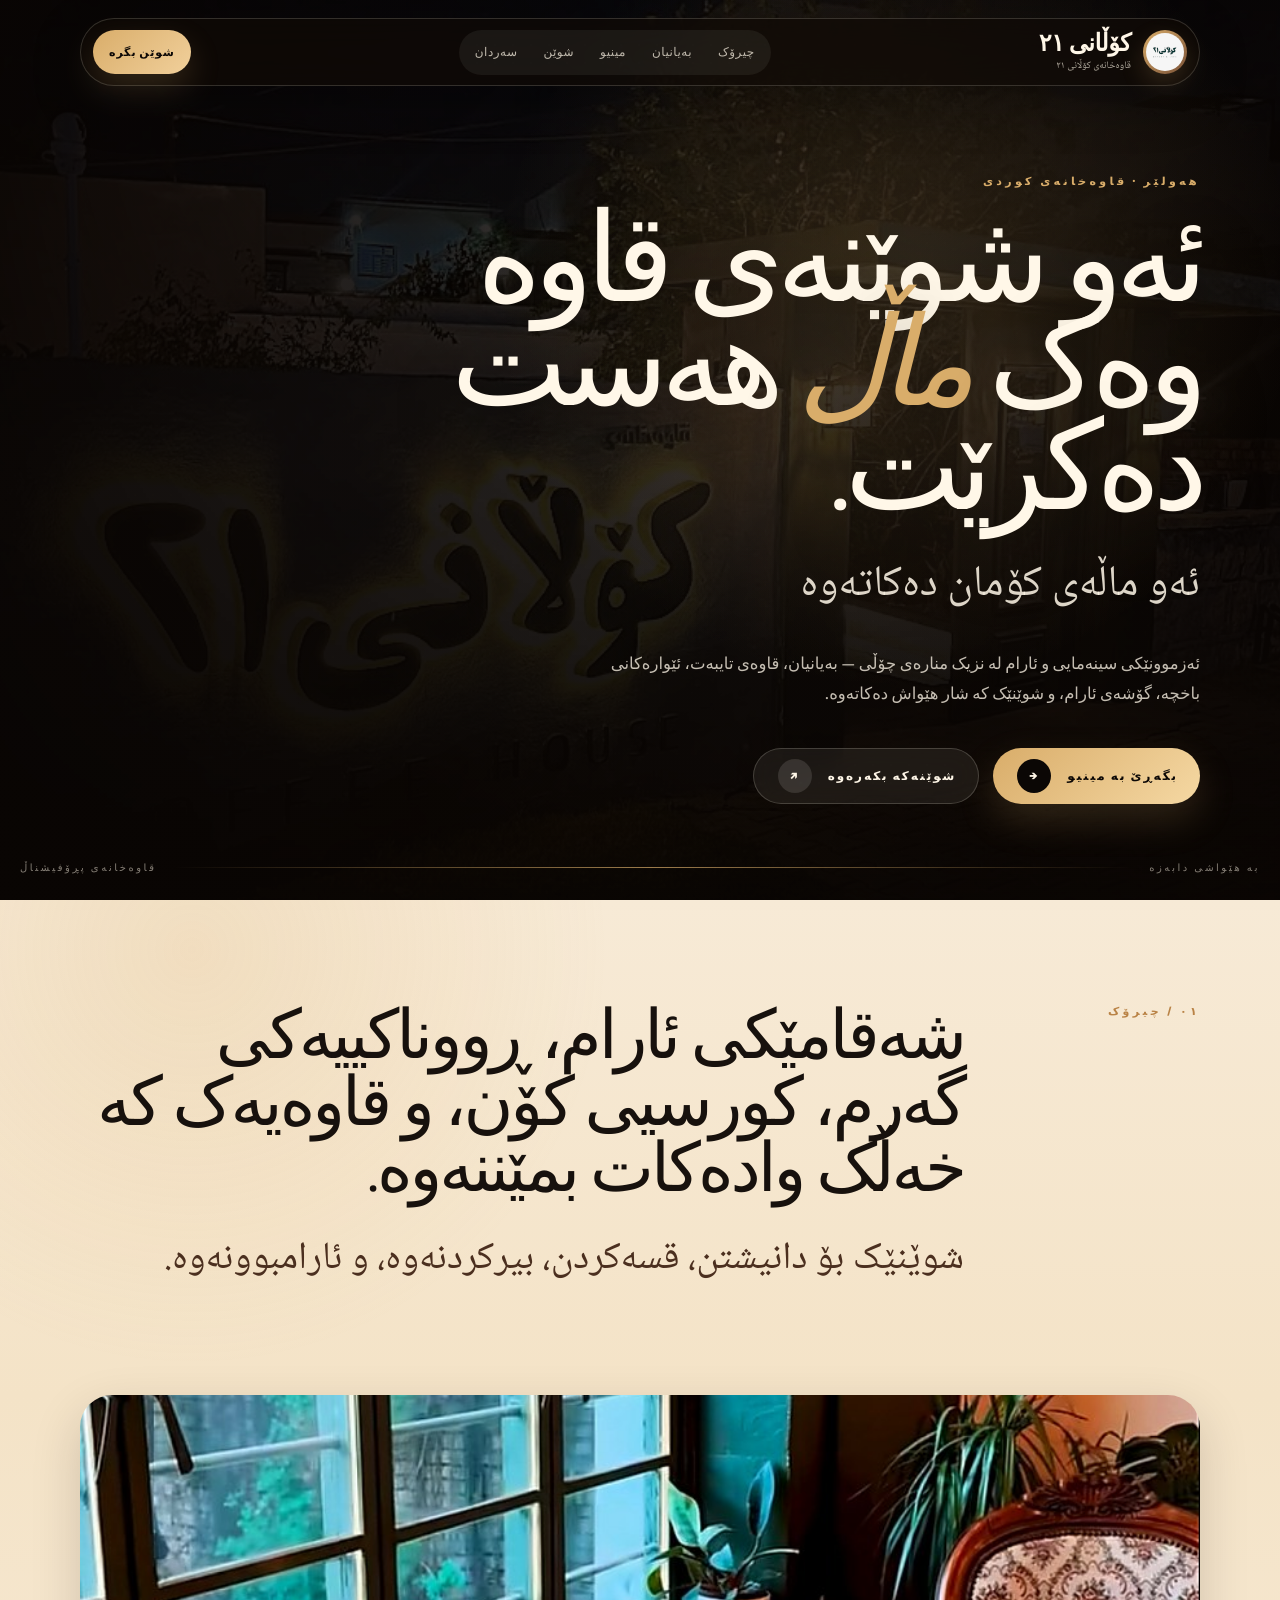
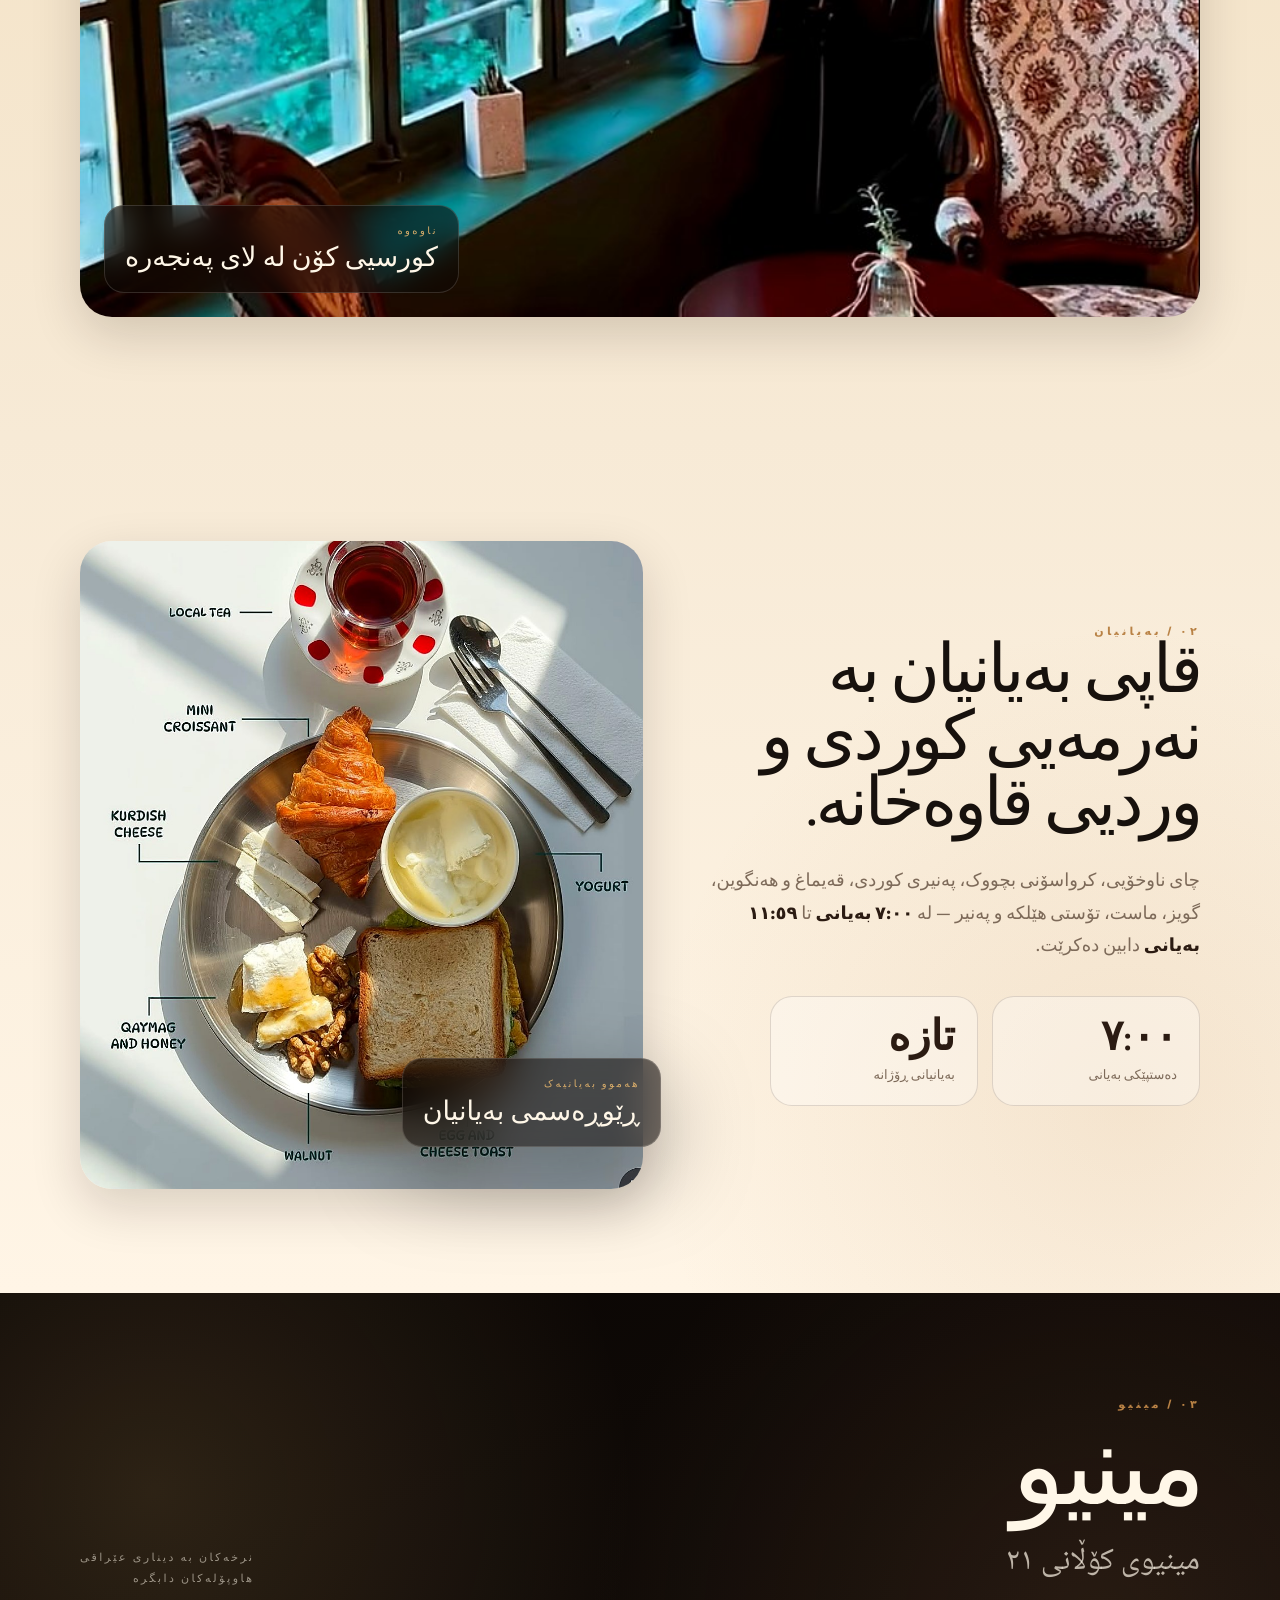
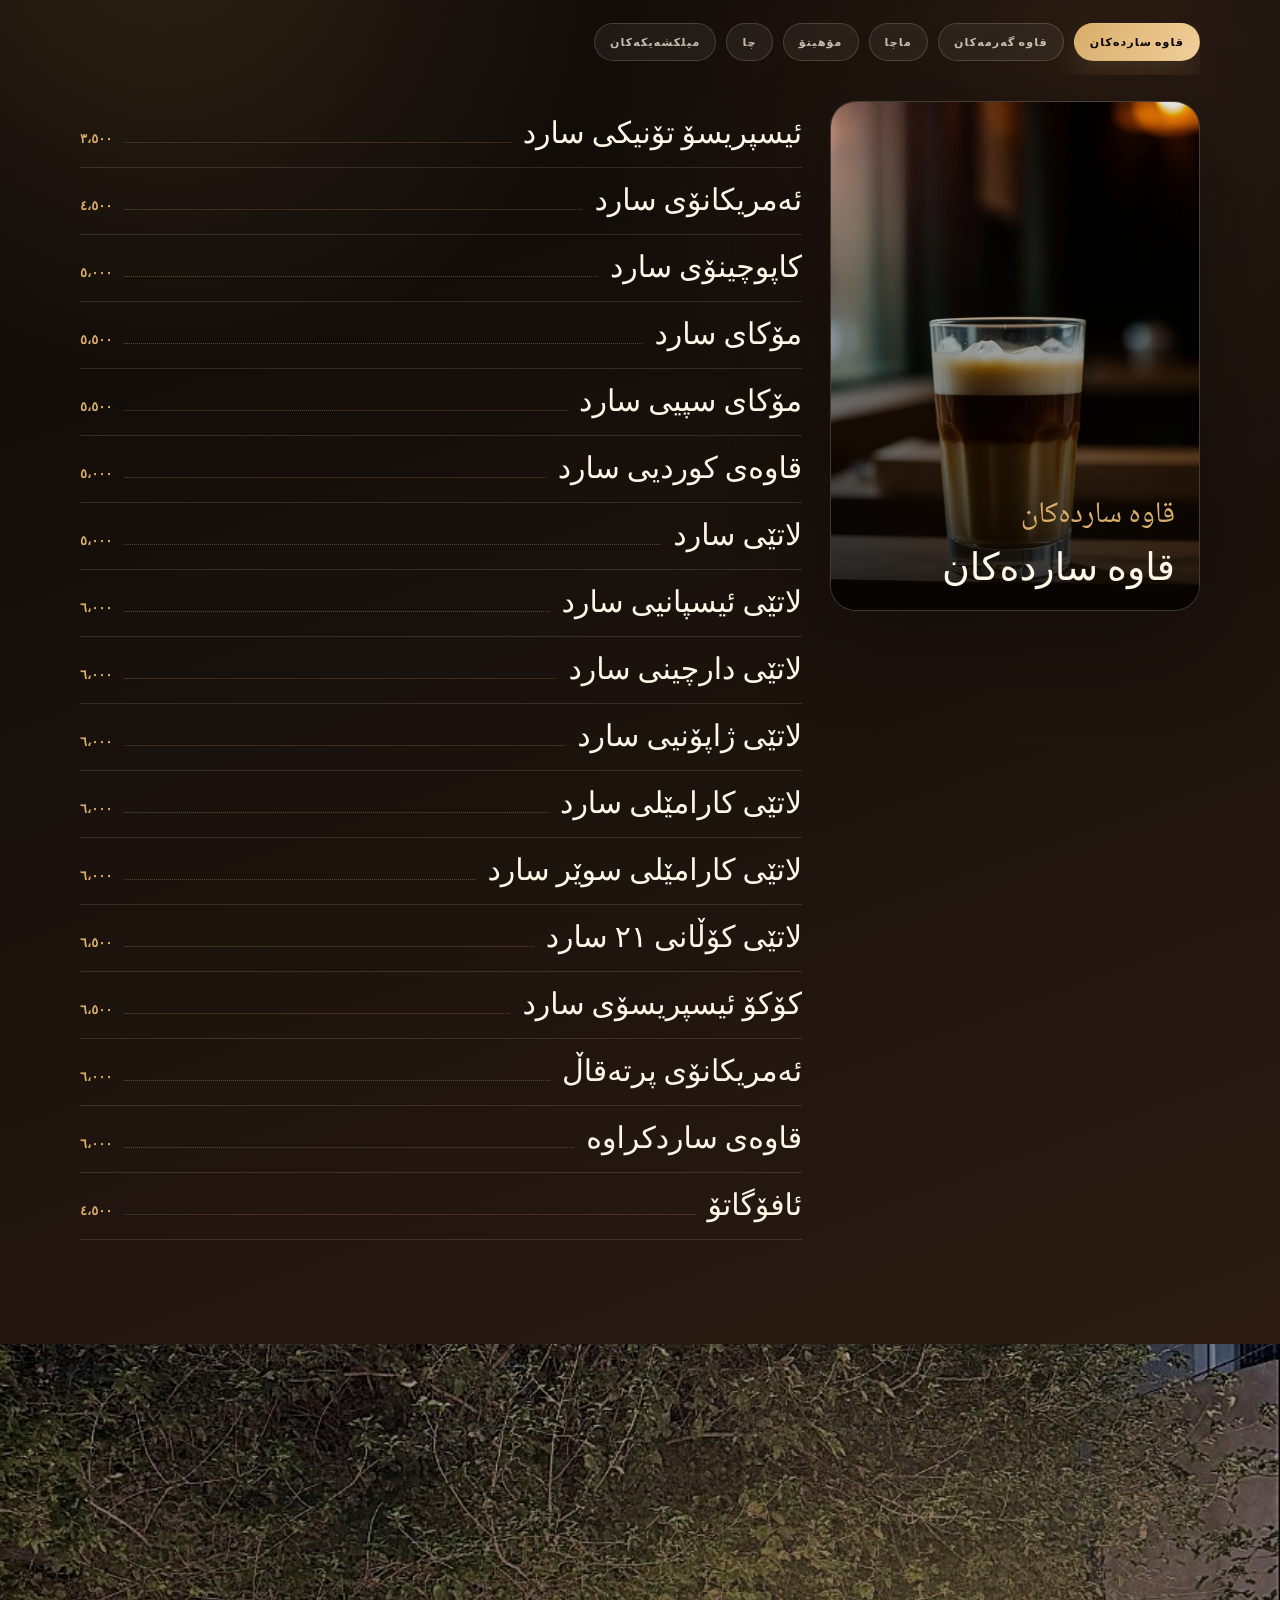
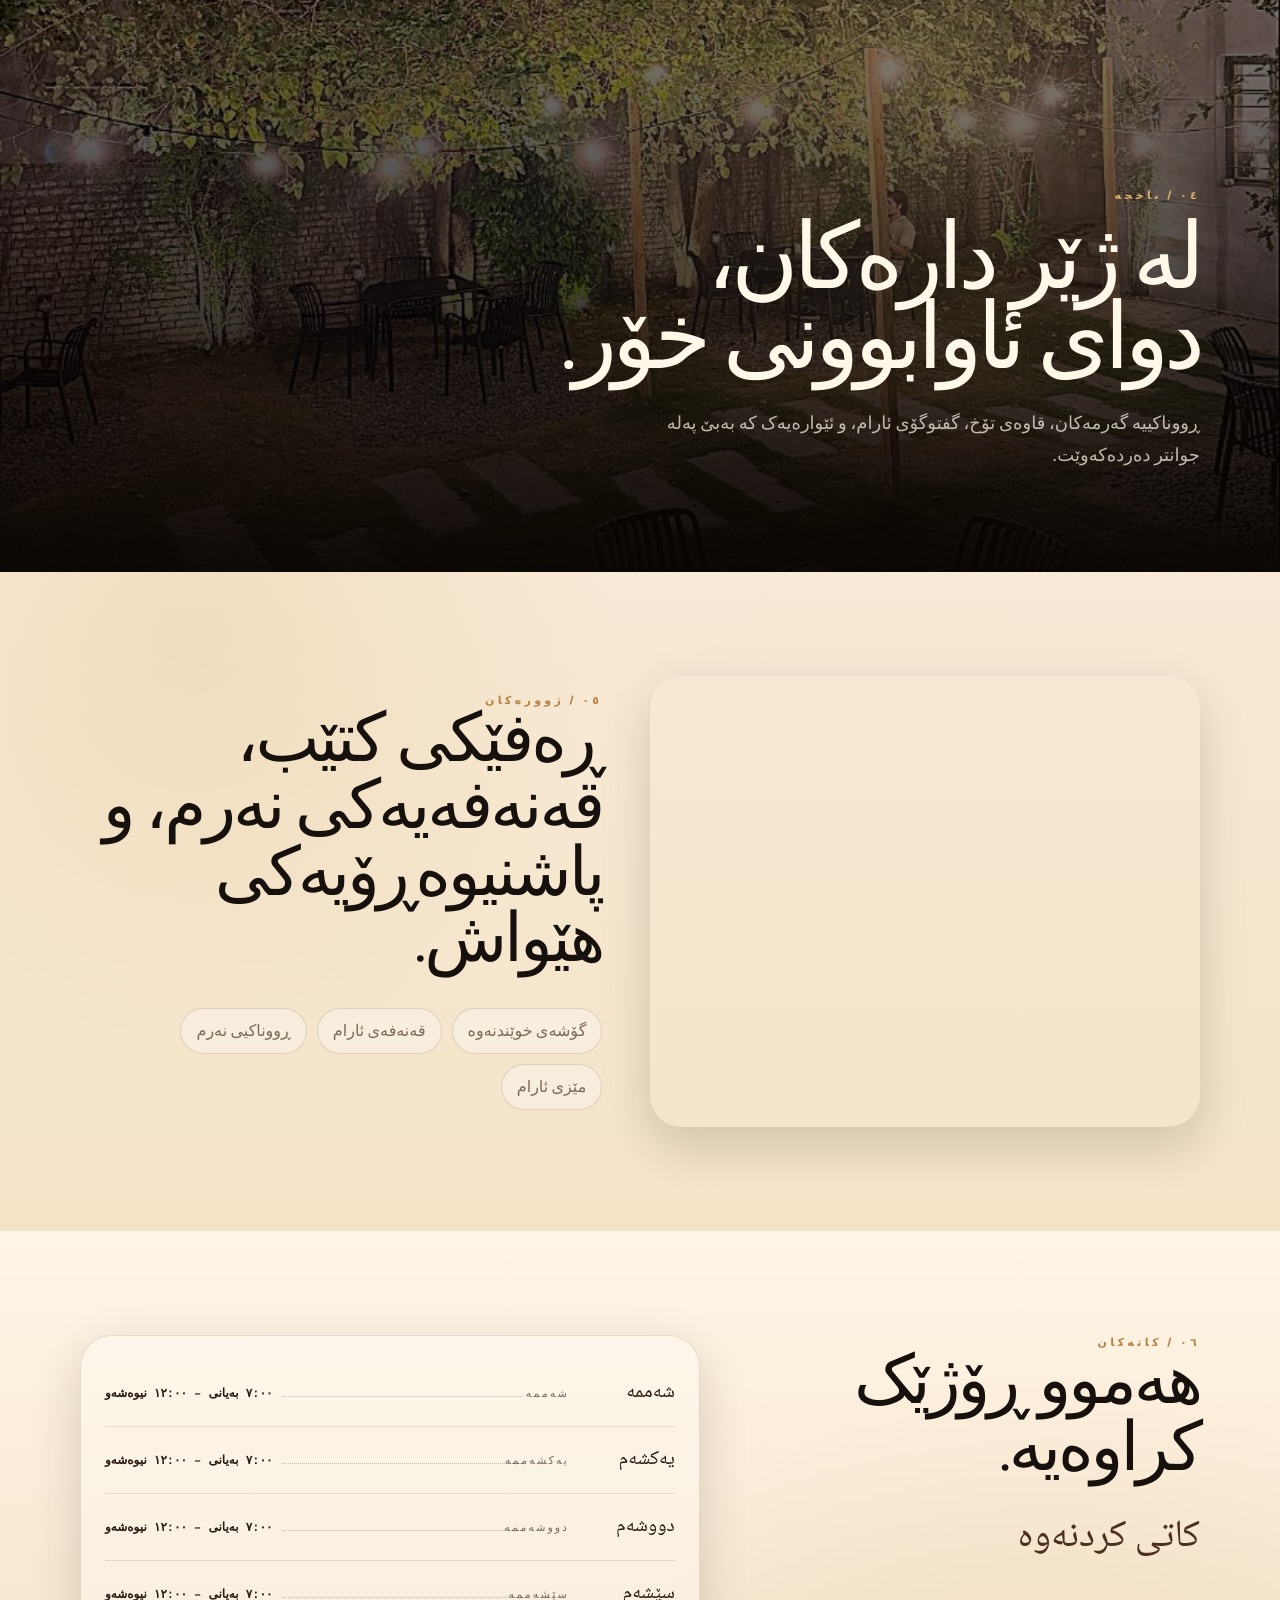
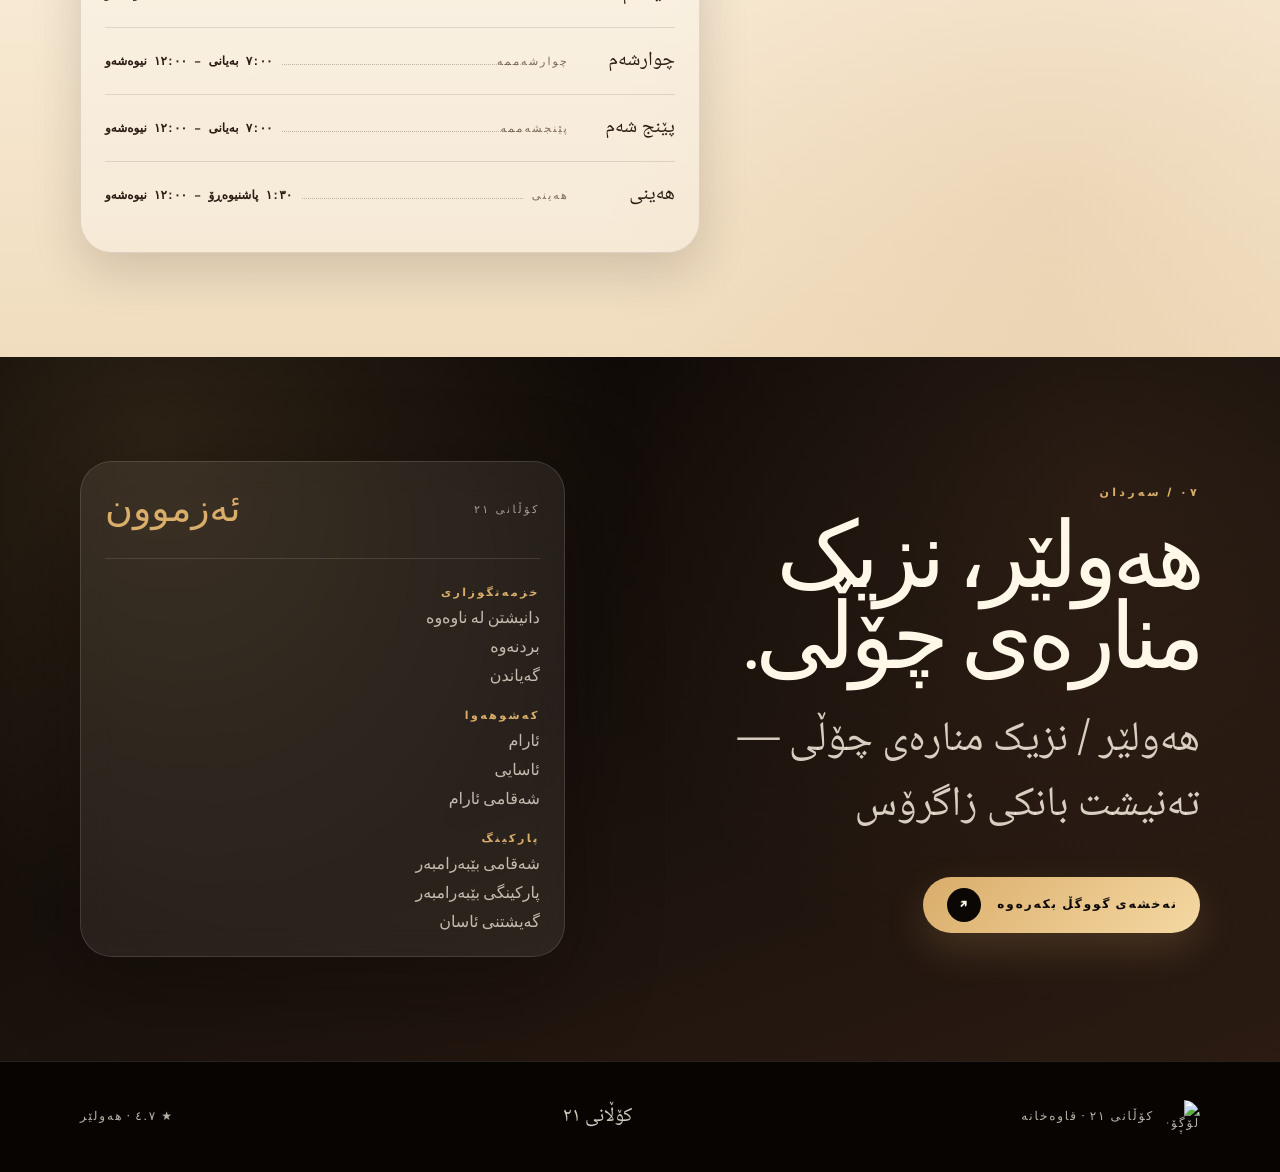
==== commit fa6d160b: "Add files via upload" ====
--- a/index.html
+++ b/index.html
@@ -5,16 +5,31 @@
   <meta name="viewport" content="width=device-width, initial-scale=1.0" />
 
   <title>کۆڵانی ٢١ قاوەخانە — هەولێر</title>
-  <meta name="description" content="قاوەخانەی کۆڵانی ٢١ لە هەولێر — قاوەی تایبەت، بەیانیان، ژووری ئارام، دانیشتنی باخچە، و گەرمی کوردی." />
-
-  <link rel="stylesheet" href="style.css" />
-
+  <meta
+    name="description"
+    content="قاوەخانەی کۆڵانی ٢١ لە هەولێر — قاوەی تایبەت، بەیانیان، ژووری ئارام، دانیشتنی باخچە، و گەرمی کوردی."
+  />
+
+  <!-- Faster image loading for hero -->
+  <link
+    rel="preload"
+    as="image"
+    href="kolan.jpg"
+  />
+
+  <!-- Fonts -->
   <link rel="preconnect" href="https://fonts.googleapis.com" />
   <link rel="preconnect" href="https://fonts.gstatic.com" crossorigin />
   <link
     href="https://fonts.googleapis.com/css2?family=Cormorant+Garamond:ital,wght@0,400;0,500;0,600;0,700;1,400;1,600&family=Outfit:wght@300;400;500;600;700&family=Noto+Naskh+Arabic:wght@400;500;600;700&display=swap"
     rel="stylesheet"
   />
+
+  <!-- CSS -->
+  <link rel="stylesheet" href="style.css" />
+
+  <!-- JS -->
+  <script src="script.js" defer></script>
 </head>
 
 <body>
@@ -25,8 +40,12 @@
     <div class="nav-wrap">
       <a href="#home" class="brand" aria-label="ماڵپەڕی کۆڵانی ٢١">
         <span class="brand-mark">
-          <img src="https://id-preview--ff138ebc-7c5d-48d8-80b7-5add13a8e446.lovable.app/assets/logo--DlN76RI.jpg" alt="لۆگۆی کۆڵانی ٢١" />
+          <img
+            src="logo.jpg"
+            alt="لۆگۆی کۆڵانی ٢١"
+          />
         </span>
+
         <span class="brand-copy">
           <span class="brand-name">کۆڵانی ٢١</span>
           <span class="brand-ku" dir="rtl">قاوەخانەی کۆڵانی ٢١</span>
@@ -43,7 +62,12 @@
 
       <a class="nav-cta" href="#visit">شوێن بگرە</a>
 
-      <button class="menu-button" id="menuButton" aria-label="کردنەوەی مینیو" aria-expanded="false">
+      <button
+        class="menu-button"
+        id="menuButton"
+        aria-label="کردنەوەی مینیو"
+        aria-expanded="false"
+      >
         <span></span>
         <span></span>
       </button>
@@ -62,8 +86,10 @@
     <section class="hero" id="home">
       <div class="hero-media" data-parallax="0.18">
         <img
-          src="https://id-preview--ff138ebc-7c5d-48d8-80b7-5add13a8e446.lovable.app/assets/exterior-sign-BgwnMEud.jpg"
+          src="kolan.jpg"
           alt="دەرەوەی کۆڵانی ٢١ لە شەودا"
+          fetchpriority="high"
+          decoding="async"
         />
       </div>
 
@@ -101,7 +127,13 @@
             <span>بگەڕێ بە مینیو</span>
             <i>→</i>
           </a>
-          <a class="button button-ghost" href="https://maps.app.goo.gl/fXrA38M4D7QZ9LDn8" target="_blank" rel="noopener">
+
+          <a
+            class="button button-ghost"
+            href="https://maps.app.goo.gl/fXrA38M4D7QZ9LDn8"
+            target="_blank"
+            rel="noopener"
+          >
             <span>شوێنەکە بکەرەوە</span>
             <i>↗</i>
           </a>
@@ -135,10 +167,12 @@
       <div class="container">
         <div class="image-frame reveal-zoom">
           <img
-            src="https://id-preview--ff138ebc-7c5d-48d8-80b7-5add13a8e446.lovable.app/assets/cozy-chair-BReceO7f.jpg"
+            src="chair.jpg"
             alt="کورسیی کۆن لە ناو کۆڵانی ٢١"
             loading="lazy"
+            decoding="async"
           />
+
           <div class="frame-caption">
             <span>ناوەوە</span>
             <strong>کورسیی کۆن لە لای پەنجەرە</strong>
@@ -158,7 +192,8 @@
 
           <p class="body-text reveal-up">
             چای ناوخۆیی، کرواسۆنی بچووک، پەنیری کوردی، قەیماغ و هەنگوین، گویز، ماست،
-            تۆستی هێلکە و پەنیر — لە <strong>٧:٠٠ بەیانی</strong> تا <strong>١١:٥٩ بەیانی</strong> دابین دەکرێت.
+            تۆستی هێلکە و پەنیر — لە <strong>٧:٠٠ بەیانی</strong> تا
+            <strong>١١:٥٩ بەیانی</strong> دابین دەکرێت.
           </p>
 
           <div class="mini-stats reveal-up">
@@ -166,6 +201,7 @@
               <strong>٧:٠٠</strong>
               <span>دەستپێکی بەیانی</span>
             </div>
+
             <div>
               <strong>تازە</strong>
               <span>بەیانیانی ڕۆژانە</span>
@@ -176,10 +212,12 @@
         <div class="stacked-photos reveal-up">
           <img
             class="photo-main"
-            src="https://id-preview--ff138ebc-7c5d-48d8-80b7-5add13a8e446.lovable.app/assets/breakfast-B-Pqjy9t.jpg"
+            src="break.jpg"
             alt="قاپی بەیانیان"
             loading="lazy"
+            decoding="async"
           />
+
           <div class="photo-note">
             <span>هەموو بەیانیەک</span>
             <b>ڕێوڕەسمی بەیانیان</b>
@@ -208,6 +246,7 @@
         <div class="premium-menu reveal-up">
           <div class="menu-preview">
             <img id="menuImage" alt="پێشبینی هاوپۆلی مینیو" />
+
             <div class="menu-preview-overlay">
               <span id="menuKu"></span>
               <strong id="menuEnglish"></strong>
@@ -222,18 +261,21 @@
     <section class="garden" id="space">
       <div class="garden-img" data-parallax="0.12">
         <img
-          src="https://id-preview--ff138ebc-7c5d-48d8-80b7-5add13a8e446.lovable.app/assets/garden-5zeYYjkZ.jpg"
+          src="garden.jpg"
           alt="دانیشتنی باخچەی کۆڵانی ٢١"
           loading="lazy"
+          decoding="async"
         />
       </div>
 
       <div class="garden-content container">
         <div class="section-number light reveal-up">٠٤ / باخچە</div>
+
         <h2 class="garden-title reveal-up">
           لە ژێر دارەکان،<br />
           دوای ئاوابوونی خۆر.
         </h2>
+
         <p class="garden-text reveal-up">
           ڕووناکییە گەرمەکان، قاوەی تۆخ، گفتوگۆی ئارام، و ئێوارەیەک
           کە بەبێ پەلە جوانتر دەردەکەوێت.
@@ -245,14 +287,16 @@
       <div class="container rooms-grid">
         <div class="room-image reveal-up">
           <img
-            src="https://id-preview--ff138ebc-7c5d-48d8-80b7-5add13a8e446.lovable.app/assets/library-sofa-BXRi17XO.jpg"
+            src="library.jpg"
             alt="ژووری قەنەفەی کتێبخانە"
             loading="lazy"
+            decoding="async"
           />
         </div>
 
         <div class="room-copy">
           <div class="section-number reveal-up">٠٥ / ژوورەکان</div>
+
           <h2 class="section-title reveal-up">
             ڕەفێکی کتێب، قەنەفەیەکی نەرم، و پاشنیوەڕۆیەکی هێواش.
           </h2>
@@ -282,36 +326,42 @@
             <i></i>
             <strong>٧:٠٠ بەیانی – ١٢:٠٠ نیوەشەو</strong>
           </div>
+
           <div class="hour-row">
             <span class="ku" dir="rtl">یەکشەم</span>
             <span>یەکشەممە</span>
             <i></i>
             <strong>٧:٠٠ بەیانی – ١٢:٠٠ نیوەشەو</strong>
           </div>
+
           <div class="hour-row">
             <span class="ku" dir="rtl">دووشەم</span>
             <span>دووشەممە</span>
             <i></i>
             <strong>٧:٠٠ بەیانی – ١٢:٠٠ نیوەشەو</strong>
           </div>
+
           <div class="hour-row">
             <span class="ku" dir="rtl">سێشەم</span>
             <span>سێشەممە</span>
             <i></i>
             <strong>٧:٠٠ بەیانی – ١٢:٠٠ نیوەشەو</strong>
           </div>
+
           <div class="hour-row">
             <span class="ku" dir="rtl">چوارشەم</span>
             <span>چوارشەممە</span>
             <i></i>
             <strong>٧:٠٠ بەیانی – ١٢:٠٠ نیوەشەو</strong>
           </div>
+
           <div class="hour-row">
             <span class="ku" dir="rtl">پێنج شەم</span>
             <span>پێنجشەممە</span>
             <i></i>
             <strong>٧:٠٠ بەیانی – ١٢:٠٠ نیوەشەو</strong>
           </div>
+
           <div class="hour-row">
             <span class="ku" dir="rtl">هەینی</span>
             <span>هەینی</span>
@@ -326,6 +376,7 @@
       <div class="container visit-grid">
         <div class="visit-copy">
           <div class="section-number light reveal-up">٠٧ / سەردان</div>
+
           <h2 class="visit-title reveal-up">هەولێر، نزیک منارەی چۆڵی.</h2>
 
           <p class="visit-ku reveal-up" dir="rtl">
@@ -333,7 +384,12 @@
           </p>
 
           <div class="visit-actions reveal-up">
-            <a class="button button-primary" href="https://maps.app.goo.gl/fXrA38M4D7QZ9LDn8" target="_blank" rel="noopener">
+            <a
+              class="button button-primary"
+              href="https://maps.app.goo.gl/fXrA38M4D7QZ9LDn8"
+              target="_blank"
+              rel="noopener"
+            >
               <span>نەخشەی گووگڵ بکەرەوە</span>
               <i>↗</i>
             </a>
@@ -353,12 +409,14 @@
               <span>بردنەوە</span>
               <span>گەیاندن</span>
             </div>
+
             <div>
               <b>کەشوهەوا</b>
               <span>ئارام</span>
               <span>ئاسایی</span>
               <span>شەقامی ئارام</span>
             </div>
+
             <div>
               <b>پارکینگ</b>
               <span>شەقامی بێبەرامبەر</span>
@@ -374,7 +432,10 @@
   <footer class="footer">
     <div class="container footer-inner">
       <a href="#home" class="footer-brand">
-        <img src="https://id-preview--ff138ebc-7c5d-48d8-80b7-5add13a8e446.lovable.app/assets/logo--DlN76RI.jpg" alt="لۆگۆی کۆڵانی ٢١" />
+        <img
+          src="https://id-preview--ff138ebc-7c5d-48d8-80b7-5add13a8e446.lovable.app/assets/logo--DlN76RI.jpg"
+          alt="لۆگۆی کۆڵانی ٢١"
+        />
         <span>کۆڵانی ٢١ · قاوەخانە</span>
       </a>
 
@@ -383,195 +444,5 @@
       <span>★ ٤.٧ · هەولێر</span>
     </div>
   </footer>
-
-  <script>
-    const menuData = {
-      "قاوە ساردەکان": {
-        ku: "قاوە ساردەکان",
-        image: "https://id-preview--ff138ebc-7c5d-48d8-80b7-5add13a8e446.lovable.app/assets/iced-coffee-B5sh6Mrd.jpg",
-        items: [
-          ["ئیسپریسۆ تۆنیکی سارد", "٣،٥٠٠"],
-          ["ئەمریکانۆی سارد", "٤،٥٠٠"],
-          ["کاپوچینۆی سارد", "٥،٠٠٠"],
-          ["مۆکای سارد", "٥،٥٠٠"],
-          ["مۆکای سپیی سارد", "٥،٥٠٠"],
-          ["قاوەی کوردیی سارد", "٥،٠٠٠"],
-          ["لاتێی سارد", "٥،٠٠٠"],
-          ["لاتێی ئیسپانیی سارد", "٦،٠٠٠"],
-          ["لاتێی دارچینی سارد", "٦،٠٠٠"],
-          ["لاتێی ژاپۆنیی سارد", "٦،٠٠٠"],
-          ["لاتێی کارامێلی سارد", "٦،٠٠٠"],
-          ["لاتێی کارامێلی سوێر سارد", "٦،٠٠٠"],
-          ["لاتێی کۆڵانی ٢١ سارد", "٦،٥٠٠"],
-          ["کۆکۆ ئیسپریسۆی سارد", "٦،٥٠٠"],
-          ["ئەمریکانۆی پرتەقاڵ", "٦،٠٠٠"],
-          ["قاوەی ساردکراوە", "٦،٠٠٠"],
-          ["ئافۆگاتۆ", "٤،٥٠٠"]
-        ]
-      },
-      "قاوە گەرمەکان": {
-        ku: "قاوە گەرمەکان",
-        image: "https://id-preview--ff138ebc-7c5d-48d8-80b7-5add13a8e446.lovable.app/assets/cozy-chair-BReceO7f.jpg",
-        items: [
-          ["ئیسپریسۆ", "٣،٠٠٠"],
-          ["ئەمریکانۆ", "٤،٠٠٠"],
-          ["کاپوچینۆ", "٥،٠٠٠"],
-          ["لاتێ", "٥،٠٠٠"],
-          ["قاوەی کوردی", "٥،٠٠٠"],
-          ["مۆکا", "٥،٥٠٠"]
-        ]
-      },
-      "ماچا": {
-        ku: "ماچا",
-        image: "https://id-preview--ff138ebc-7c5d-48d8-80b7-5add13a8e446.lovable.app/assets/garden-5zeYYjkZ.jpg",
-        items: [
-          ["ماچای سارد", "٦،٠٠٠"],
-          ["لاتێی ماچا", "٦،٥٠٠"],
-          ["ماچای فرێز", "٧،٠٠٠"],
-          ["ماچای ڤانیلا", "٧،٠٠٠"]
-        ]
-      },
-      "مۆهیتۆ": {
-        ku: "مۆهیتۆ",
-        image: "https://id-preview--ff138ebc-7c5d-48d8-80b7-5add13a8e446.lovable.app/assets/library-sofa-BXRi17XO.jpg",
-        items: [
-          ["مۆهیتۆی کلاسیک", "٥،٠٠٠"],
-          ["مۆهیتۆی شین", "٥،٥٠٠"],
-          ["مۆهیتۆی فرێز", "٥،٥٠٠"],
-          ["مۆهیتۆی پاشن", "٦،٠٠٠"]
-        ]
-      },
-      "چا": {
-        ku: "چا",
-        image: "https://id-preview--ff138ebc-7c5d-48d8-80b7-5add13a8e446.lovable.app/assets/breakfast-B-Pqjy9t.jpg",
-        items: [
-          ["چای کوردی", "١،٥٠٠"],
-          ["چای سەوز", "٢،٠٠٠"],
-          ["چای گیایی", "٢،٥٠٠"],
-          ["چای بە شیر", "٣،٠٠٠"]
-        ]
-      },
-      "میلکشەیکەکان": {
-        ku: "میلکشەیک",
-        image: "https://id-preview--ff138ebc-7c5d-48d8-80b7-5add13a8e446.lovable.app/assets/iced-coffee-B5sh6Mrd.jpg",
-        items: [
-          ["میلکشەیکی ڤانیلا", "٦،٠٠٠"],
-          ["میلکشەیکی چۆکڵاتە", "٦،٠٠٠"],
-          ["میلکشەیکی کارامێل", "٦،٥٠٠"],
-          ["میلکشەیکی ئۆریۆ", "٧،٠٠٠"]
-        ]
-      }
-    };
-
-    const tabs = document.getElementById("menuTabs");
-    const menuItems = document.getElementById("menuItems");
-    const menuImage = document.getElementById("menuImage");
-    const menuKu = document.getElementById("menuKu");
-    const menuEnglish = document.getElementById("menuEnglish");
-
-    function setمینیو(category) {
-      const data = menuData[category];
-
-      menuImage.style.opacity = "0";
-      menuItems.style.opacity = "0";
-      menuItems.style.transform = "translateY(10px)";
-
-      setTimeout(() => {
-        menuImage.src = data.image;
-        menuImage.alt = category;
-        menuKu.textContent = data.ku;
-        menuEnglish.textContent = category;
-
-        menuItems.innerHTML = data.items.map(([name, price], index) => `
-          <article class="menu-row" style="--row-delay:${index * 35}ms">
-            <span class="dish">${name}</span>
-            <span class="dash"></span>
-            <strong>${price}</strong>
-          </article>
-        `).join("");
-
-        menuImage.style.opacity = "1";
-        menuItems.style.opacity = "1";
-        menuItems.style.transform = "translateY(0)";
-      }, 180);
-    }
-
-    Object.keys(menuData).forEach((category, index) => {
-      const button = document.createElement("button");
-      button.className = "menu-tab" + (index === 0 ? " active" : "");
-      button.textContent = category;
-      button.addEventListener("click", () => {
-        document.querySelectorAll(".menu-tab").forEach(btn => btn.classList.remove("active"));
-        button.classList.add("active");
-        setمینیو(category);
-      });
-      tabs.appendChild(button);
-    });
-
-    setمینیو("قاوە ساردەکان");
-
-    const menuButton = document.getElementById("menuButton");
-    const mobileمینیو = document.getElementById("mobileمینیو");
-
-    menuButton.addEventListener("click", () => {
-      const open = menuButton.classList.toggle("active");
-      mobileمینیو.classList.toggle("open");
-      menuButton.setAttribute("aria-expanded", open ? "true" : "false");
-    });
-
-    document.querySelectorAll(".mobile-menu a").forEach(link => {
-      link.addEventListener("click", () => {
-        menuButton.classList.remove("active");
-        mobileمینیو.classList.remove("open");
-        menuButton.setAttribute("aria-expanded", "false");
-      });
-    });
-
-    const revealItems = document.querySelectorAll(".reveal-up, .reveal-zoom");
-    const revealObserver = new IntersectionObserver((entries) => {
-      entries.forEach(entry => {
-        if (entry.isIntersecting) {
-          entry.target.classList.add("is-visible");
-          revealObserver.unobserve(entry.target);
-        }
-      });
-    }, { threshold: 0.16 });
-
-    revealItems.forEach(item => revealObserver.observe(item));
-
-    const header = document.getElementById("siteHeader");
-    const progress = document.getElementById("scrollProgress");
-    const parallaxEls = document.querySelectorAll("[data-parallax]");
-    let ticking = false;
-
-    function onScroll() {
-      const y = window.scrollY;
-      const docHeight = document.documentElement.scrollHeight - window.innerHeight;
-      const pct = docHeight > 0 ? (y / docHeight) * 100 : 0;
-
-      progress.style.width = pct + "%";
-      header.classList.toggle("scrolled", y > 28);
-
-      parallaxEls.forEach(el => {
-        const speed = Number(el.dataset.parallax || 0);
-        const rect = el.getBoundingClientRect();
-        if (rect.bottom > 0 && rect.top < window.innerHeight) {
-          const offset = rect.top * speed;
-          el.style.transform = `translate3d(0, ${offset}px, 0)`;
-        }
-      });
-
-      ticking = false;
-    }
-
-    window.addEventListener("scroll", () => {
-      if (!ticking) {
-        requestAnimationFrame(onScroll);
-        ticking = true;
-      }
-    }, { passive: true });
-
-    onScroll();
-  </script>
 </body>
 </html>
--- a/style.css
+++ b/style.css
@@ -1,37 +1,42 @@
-/* ===============================
-   KOLANI 21 — ALIVE LUXURY REDESIGN
-   Dark aurora colors, glow motion, smooth premium animation
-================================ */
+/* =====================================================
+   KOLANI 21 — FINAL PROFESSIONAL RESPONSIVE STYLE
+   Laptop clean + mobile clean + floating boxes fixed
+===================================================== */
 
 :root {
-  --espresso: #070718;
-  --espresso-2: #101032;
-  --coffee: #20134a;
-  --cream: #fff1d5;
-  --cream-2: #fff9e9;
-  --paper: #f2e1c4;
-  --brass: #ffb84d;
-  --brass-2: #ffe08a;
-  --clay: #8f5cff;
-  --muted: #7c6f93;
-  --line: rgba(143, 92, 255, 0.18);
-  --white-line: rgba(255, 241, 213, 0.18);
-  --shadow: 0 30px 110px rgba(9, 7, 28, 0.30);
-  --radius-xl: 34px;
+  --ink: #17110d;
+  --ink-soft: #3a2a20;
+
+  --espresso: #0b0705;
+  --espresso-2: #17100b;
+  --coffee: #2b1b12;
+  --coffee-2: #4b2f1f;
+  --mocha: #7a5136;
+
+  --caramel: #b98245;
+  --gold: #d9ad6a;
+
+  --cream: #fff7e8;
+  --cream-2: #f4e3c7;
+  --paper: #f7ead6;
+  --paper-2: #ead4b5;
+
+  --muted: #7d6a59;
+
+  --line: rgba(43, 27, 18, 0.14);
+  --line-light: rgba(255, 247, 232, 0.16);
+
+  --shadow-soft: 0 18px 50px rgba(23, 14, 8, 0.16);
+  --shadow-strong: 0 28px 90px rgba(10, 6, 3, 0.34);
+
+  --radius-xl: 32px;
   --radius-lg: 24px;
   --radius-md: 16px;
-  --ease: cubic-bezier(.16, 1, .3, 1);
-
-  --aurora: #8f5cff;
-  --aurora-2: #00e5ff;
-  --rose: #ff4fa3;
-  --mint: #5dffb3;
-  --deep: #050513;
-  --glass: rgba(255, 255, 255, 0.075);
-  --glow-purple: 0 0 32px rgba(143, 92, 255, .34);
-  --glow-cyan: 0 0 32px rgba(0, 229, 255, .26);
-  --glow-gold: 0 0 34px rgba(255, 184, 77, .32);
-}
+
+  --ease: cubic-bezier(.2, .8, .2, 1);
+}
+
+/* ================= Reset ================= */
 
 * {
   box-sizing: border-box;
@@ -46,15 +51,14 @@
 
 body {
   font-family: "Outfit", system-ui, -apple-system, BlinkMacSystemFont, "Segoe UI", sans-serif;
-  color: var(--espresso);
+  color: var(--ink);
   background:
-    radial-gradient(circle at top left, rgba(214, 167, 92, 0.18), transparent 32rem),
-    linear-gradient(180deg, #f5ead9 0%, #ead8bf 48%, #160d09 100%);
+    radial-gradient(circle at 16% 8%, rgba(217, 173, 106, .16), transparent 28rem),
+    radial-gradient(circle at 86% 12%, rgba(122, 81, 54, .18), transparent 32rem),
+    linear-gradient(145deg, #0b0705 0%, #17100b 42%, #24160f 100%);
   overflow-x: hidden;
-}
-
-body.menu-open {
-  overflow: hidden;
+  text-rendering: geometricPrecision;
+  -webkit-font-smoothing: antialiased;
 }
 
 img {
@@ -68,29 +72,30 @@
 }
 
 button {
+  border: 0;
   font: inherit;
 }
 
 ::selection {
   color: var(--espresso);
-  background: var(--brass);
+  background: var(--gold);
 }
 
 .container {
   width: min(100% - 40px, 1240px);
   margin-inline: auto;
 }
+
+/* ================= Small Effects ================= */
 
 .noise {
   position: fixed;
   inset: 0;
   z-index: 9999;
   pointer-events: none;
-  opacity: 0.055;
-  mix-blend-mode: multiply;
-  background-image:
-    radial-gradient(circle at 25% 25%, #000 0 1px, transparent 1px),
-    radial-gradient(circle at 75% 75%, #000 0 1px, transparent 1px);
+  opacity: .02;
+  mix-blend-mode: soft-light;
+  background-image: radial-gradient(rgba(255, 255, 255, .7) 1px, transparent 1px);
   background-size: 18px 18px;
 }
 
@@ -98,43 +103,50 @@
   position: fixed;
   top: 0;
   left: 0;
+  z-index: 10000;
+  width: 0;
   height: 3px;
-  width: 0;
-  z-index: 10000;
-  background: linear-gradient(90deg, var(--brass), var(--cream-2));
-  transform-origin: left center;
-}
-
-/* Header */
+  background: linear-gradient(90deg, var(--caramel), var(--gold), var(--cream));
+  box-shadow: 0 0 18px rgba(217, 173, 106, .35);
+}
+
+/* ================= Header ================= */
 
 .site-header {
   position: fixed;
-  top: 16px;
+  top: 18px;
   left: 0;
   right: 0;
   z-index: 9000;
-  transition: .35s var(--ease);
+  transition: top .35s var(--ease);
 }
 
 .site-header.scrolled {
-  top: 8px;
+  top: 10px;
 }
 
 .nav-wrap {
   width: min(100% - 32px, 1240px);
-  height: 72px;
+  height: 74px;
   margin-inline: auto;
-  padding: 0 12px 0 16px;
+  padding: 0 12px 0 18px;
   display: flex;
   align-items: center;
   justify-content: space-between;
   gap: 22px;
-  border: 1px solid rgba(247, 234, 214, 0.18);
+  color: var(--cream);
+  border: 1px solid var(--line-light);
   border-radius: 999px;
-  background: rgba(22, 13, 9, 0.58);
-  color: var(--cream);
-  backdrop-filter: blur(20px);
-  box-shadow: 0 18px 70px rgba(0, 0, 0, 0.22);
+  background: rgba(16, 10, 6, .72);
+  backdrop-filter: blur(18px);
+  box-shadow: 0 16px 50px rgba(0, 0, 0, .28);
+  transition: .35s var(--ease);
+}
+
+.site-header.scrolled .nav-wrap {
+  background: rgba(12, 7, 4, .88);
+  border-color: rgba(255, 247, 232, .22);
+  box-shadow: 0 14px 48px rgba(0, 0, 0, .38);
 }
 
 .brand {
@@ -145,13 +157,12 @@
 }
 
 .brand-mark {
-  width: 46px;
-  height: 46px;
-  display: grid;
-  place-items: center;
+  width: 48px;
+  height: 48px;
   padding: 3px;
   border-radius: 50%;
-  background: linear-gradient(135deg, var(--brass), rgba(255, 255, 255, .08));
+  background: linear-gradient(135deg, var(--gold), var(--mocha));
+  box-shadow: 0 10px 24px rgba(217, 173, 106, .18);
 }
 
 .brand-mark img {
@@ -167,69 +178,70 @@
 
 .brand-name {
   font-family: "Cormorant Garamond", serif;
-  font-size: 25px;
-  letter-spacing: -0.02em;
+  font-size: 26px;
+  font-weight: 600;
+  letter-spacing: -.02em;
 }
 
 .brand-ku {
-  margin-top: 5px;
+  margin-top: 6px;
+  color: rgba(255, 247, 232, .68);
   font-family: "Noto Naskh Arabic", serif;
   font-size: 12px;
-  color: rgba(247, 234, 214, 0.66);
 }
 
 .desktop-nav {
   display: flex;
   align-items: center;
-  gap: 8px;
-  padding: 7px;
+  gap: 6px;
+  padding: 6px;
   border-radius: 999px;
-  border: 1px solid rgba(247, 234, 214, 0.08);
-  background: rgba(255, 255, 255, 0.03);
+  background: rgba(255, 247, 232, .06);
 }
 
 .desktop-nav a {
-  position: relative;
   padding: 12px 15px;
   border-radius: 999px;
-  color: rgba(247, 234, 214, 0.72);
+  color: rgba(255, 247, 232, .72);
   font-size: 13px;
-  letter-spacing: 0.07em;
+  letter-spacing: .08em;
   transition: .25s var(--ease);
 }
 
 .desktop-nav a:hover {
   color: var(--cream);
-  background: rgba(247, 234, 214, 0.08);
+  background: rgba(255, 247, 232, .10);
 }
 
 .nav-cta {
   display: inline-flex;
   align-items: center;
+  justify-content: center;
   min-width: max-content;
   height: 48px;
-  padding-inline: 18px;
+  padding-inline: 20px;
   border-radius: 999px;
-  background: var(--cream);
   color: var(--espresso);
+  background: linear-gradient(135deg, var(--gold), #f1d09b);
+  box-shadow: 0 14px 32px rgba(217, 173, 106, .18);
   font-size: 12px;
+  font-weight: 700;
   letter-spacing: .14em;
   text-transform: uppercase;
-  transition: .3s var(--ease);
+  transition: .28s var(--ease);
 }
 
 .nav-cta:hover {
-  background: var(--brass);
   transform: translateY(-2px);
+  box-shadow: 0 18px 42px rgba(217, 173, 106, .26);
 }
 
 .menu-button {
   display: none;
   width: 48px;
   height: 48px;
-  border: 0;
   border-radius: 50%;
-  background: rgba(247, 234, 214, 0.1);
+  background: rgba(255, 247, 232, .10);
   cursor: pointer;
   position: relative;
 }
@@ -238,7 +250,8 @@
   position: absolute;
   left: 14px;
   right: 14px;
-  height: 1px;
+  height: 1.5px;
+  border-radius: 999px;
   background: var(--cream);
   transition: .28s var(--ease);
 }
@@ -263,20 +276,20 @@
 
 .mobile-menu {
   position: fixed;
-  top: 96px;
+  top: 102px;
   left: 16px;
   right: 16px;
-  padding: 20px;
+  padding: 18px;
   border-radius: 24px;
-  background: rgba(22, 13, 9, 0.94);
   color: var(--cream);
-  border: 1px solid rgba(247, 234, 214, 0.12);
-  backdrop-filter: blur(22px);
+  background: rgba(14, 8, 4, .92);
+  border: 1px solid var(--line-light);
+  backdrop-filter: blur(20px);
+  box-shadow: var(--shadow-strong);
   opacity: 0;
   pointer-events: none;
-  transform: translateY(-14px) scale(.98);
+  transform: translateY(-12px) scale(.98);
   transition: .3s var(--ease);
-  box-shadow: 0 30px 90px rgba(0, 0, 0, 0.34);
 }
 
 .mobile-menu.open {
@@ -287,13 +300,17 @@
 
 .mobile-menu a {
   display: flex;
-  padding: 18px 10px;
-  border-bottom: 1px solid rgba(247, 234, 214, 0.1);
-  font-size: 20px;
+  padding: 17px 10px;
+  border-bottom: 1px solid rgba(255, 247, 232, .10);
   font-family: "Cormorant Garamond", serif;
-}
-
-/* Hero */
+  font-size: 22px;
+}
+
+.mobile-menu a:last-child {
+  border-bottom: 0;
+}
+
+/* ================= Hero ================= */
 
 .hero {
   position: relative;
@@ -315,13 +332,17 @@
 
 .hero-media {
   z-index: -3;
-  will-change: transform;
 }
 
 .hero-media img {
   object-fit: cover;
-  filter: saturate(.96) contrast(1.05);
-  transform: scale(1.04);
+  filter: saturate(.92) contrast(1.03) brightness(.72);
+  transform: scale(1.035);
+  transition: transform 7s ease-out;
+}
+
+.hero:hover .hero-media img {
+  transform: scale(1.07);
 }
 
 .hero-shade {
@@ -329,9 +350,9 @@
   inset: 0;
   z-index: -2;
   background:
-    radial-gradient(circle at 68% 35%, rgba(214, 167, 92, 0.18), transparent 24rem),
-    linear-gradient(90deg, rgba(22, 13, 9, .90), rgba(22, 13, 9, .52), rgba(22, 13, 9, .80)),
-    linear-gradient(180deg, rgba(22, 13, 9, .35), rgba(22, 13, 9, .92));
+    radial-gradient(circle at 70% 32%, rgba(217, 173, 106, .18), transparent 25rem),
+    linear-gradient(90deg, rgba(9, 5, 3, .92), rgba(9, 5, 3, .55), rgba(9, 5, 3, .82)),
+    linear-gradient(180deg, rgba(9, 5, 3, .22), rgba(9, 5, 3, .96));
 }
 
 .hero-content {
@@ -342,50 +363,51 @@
 
 .hero-kicker,
 .section-number {
+  color: var(--caramel);
   font-size: 11px;
-  letter-spacing: .34em;
+  font-weight: 800;
+  letter-spacing: .30em;
   text-transform: uppercase;
-  color: var(--clay);
-  font-weight: 700;
 }
 
 .section-number.light {
-  color: var(--brass);
+  color: var(--gold);
 }
 
 .hero-kicker {
-  color: var(--brass);
   margin-bottom: 22px;
+  color: var(--gold);
 }
 
 .hero-title {
-  max-width: 980px;
+  max-width: 970px;
+  color: var(--cream);
   font-family: "Cormorant Garamond", serif;
-  font-size: clamp(74px, 13vw, 162px);
-  line-height: .82;
+  font-size: clamp(72px, 12vw, 150px);
   font-weight: 500;
   letter-spacing: -.065em;
+  line-height: .84;
+  text-shadow: 0 24px 68px rgba(0, 0, 0, .48);
 }
 
 .hero-title em {
+  color: var(--gold);
   font-style: italic;
-  color: var(--brass-2);
-  text-shadow: 0 0 50px rgba(214, 167, 92, .26);
 }
 
 .hero-ku {
   margin-top: 26px;
+  color: rgba(255, 247, 232, .86);
   font-family: "Noto Naskh Arabic", serif;
-  font-size: clamp(28px, 4vw, 56px);
-  color: rgba(247, 234, 214, .88);
+  font-size: clamp(28px, 4vw, 54px);
 }
 
 .hero-text {
-  max-width: 650px;
-  margin-top: 25px;
-  color: rgba(247, 234, 214, .74);
+  max-width: 680px;
+  margin-top: 26px;
+  color: rgba(255, 247, 232, .76);
   font-size: 18px;
-  line-height: 1.8;
+  line-height: 1.85;
 }
 
 .hero-actions,
@@ -405,11 +427,11 @@
   padding: 0 22px 0 24px;
   border-radius: 999px;
   overflow: hidden;
-  border: 1px solid transparent;
   font-size: 12px;
-  letter-spacing: .18em;
+  font-weight: 800;
+  letter-spacing: .16em;
   text-transform: uppercase;
-  transition: .34s var(--ease);
+  transition: .3s var(--ease);
 }
 
 .button i {
@@ -419,22 +441,23 @@
   place-items: center;
   border-radius: 50%;
   font-style: normal;
-  transition: .34s var(--ease);
+  transition: .3s var(--ease);
 }
 
 .button-primary {
-  background: var(--cream);
   color: var(--espresso);
+  background: linear-gradient(135deg, var(--gold), #f5d8a3);
+  box-shadow: 0 16px 38px rgba(217, 173, 106, .18);
 }
 
 .button-primary i {
+  color: var(--cream);
   background: var(--espresso);
-  color: var(--cream);
 }
 
 .button-primary:hover {
-  transform: translateY(-3px);
-  background: var(--brass);
+  transform: translateY(-4px);
+  box-shadow: 0 22px 54px rgba(217, 173, 106, .28);
 }
 
 .button-primary:hover i {
@@ -443,57 +466,65 @@
 
 .button-ghost {
   color: var(--cream);
-  border-color: rgba(247, 234, 214, 0.25);
-  background: rgba(247, 234, 214, 0.06);
+  border: 1px solid rgba(255, 247, 232, .18);
+  background: rgba(255, 247, 232, .07);
+  backdrop-filter: blur(12px);
 }
 
 .button-ghost i {
-  background: rgba(247, 234, 214, 0.12);
+  background: rgba(255, 247, 232, .12);
 }
 
 .button-ghost:hover {
-  transform: translateY(-3px);
-  background: rgba(247, 234, 214, 0.12);
-}
-
+  transform: translateY(-4px);
+  border-color: rgba(255, 247, 232, .32);
+  background: rgba(255, 247, 232, .12);
+}
+
+/* Floating cards only for very big screens */
 .floating-card {
   position: absolute;
   z-index: 3;
-  width: 172px;
+  width: 174px;
   padding: 18px;
-  border: 1px solid rgba(247, 234, 214, 0.16);
   border-radius: 22px;
-  background: rgba(22, 13, 9, 0.48);
-  backdrop-filter: blur(18px);
   color: var(--cream);
-  box-shadow: 0 30px 70px rgba(0, 0, 0, .18);
-  will-change: transform;
+  border: 1px solid rgba(255, 247, 232, .16);
+  background: rgba(14, 8, 4, .54);
+  backdrop-filter: blur(16px);
+  box-shadow: var(--shadow-strong);
+  transition: transform .45s var(--ease), background .45s var(--ease);
+}
+
+.floating-card:hover {
+  transform: translateY(-7px);
+  background: rgba(20, 12, 7, .68);
 }
 
 .floating-card .tiny-label {
   display: block;
   margin-bottom: 9px;
-  color: rgba(247, 234, 214, .6);
+  color: rgba(255, 247, 232, .60);
   font-size: 10px;
-  letter-spacing: .22em;
+  letter-spacing: .20em;
   text-transform: uppercase;
 }
 
 .floating-card strong {
+  color: var(--gold);
   font-family: "Cormorant Garamond", serif;
-  font-size: 36px;
+  font-size: 38px;
   font-weight: 500;
-  color: var(--brass);
 }
 
 .card-one {
-  right: min(8vw, 90px);
-  top: 32%;
+  right: 48px;
+  top: 31%;
 }
 
 .card-two {
-  right: min(20vw, 260px);
-  bottom: 16%;
+  right: 170px;
+  bottom: 14%;
 }
 
 .hero-bottom {
@@ -505,26 +536,29 @@
   display: flex;
   align-items: center;
   gap: 18px;
-  color: rgba(247, 234, 214, .54);
+  color: rgba(255, 247, 232, .50);
   font-size: 10px;
-  letter-spacing: .26em;
+  letter-spacing: .25em;
   text-transform: uppercase;
 }
 
 .hero-bottom .line {
   flex: 1;
   height: 1px;
-  background: rgba(247, 234, 214, .18);
-}
-
-/* Sections */
+  background: linear-gradient(90deg, transparent, rgba(217, 173, 106, .70), transparent);
+}
+
+/* ================= Sections ================= */
 
 .section {
   padding: 126px 0;
 }
 
-.story-section {
-  background: var(--paper);
+.story-section,
+.rooms {
+  background:
+    radial-gradient(circle at 15% 10%, rgba(217, 173, 106, .20), transparent 26rem),
+    linear-gradient(180deg, var(--paper) 0%, var(--cream-2) 100%);
 }
 
 .story-grid {
@@ -534,70 +568,100 @@
 }
 
 .section-title {
+  color: var(--ink);
   font-family: "Cormorant Garamond", serif;
-  font-size: clamp(44px, 7vw, 84px);
+  font-size: clamp(44px, 7vw, 82px);
+  font-weight: 500;
+  letter-spacing: -.045em;
   line-height: .98;
-  font-weight: 500;
-  letter-spacing: -.04em;
 }
 
 .large-ku {
   margin-top: 26px;
+  color: var(--coffee-2);
   font-family: "Noto Naskh Arabic", serif;
   font-size: clamp(25px, 3vw, 40px);
   line-height: 1.6;
-  color: var(--clay);
 }
 
 .cinema-image {
   padding: 0 0 120px;
-  background: var(--paper);
-}
-
-.image-frame {
+  background: linear-gradient(180deg, var(--cream-2), var(--paper));
+}
+
+.image-frame,
+.room-image,
+.hours-card,
+.visit-card,
+.menu-preview {
   position: relative;
   overflow: hidden;
+  border-radius: var(--radius-xl);
+  box-shadow: var(--shadow-soft);
+}
+
+.image-frame {
   height: min(72vh, 760px);
   min-height: 460px;
-  border-radius: var(--radius-xl);
-  box-shadow: var(--shadow);
-}
-
-.image-frame img {
+}
+
+.image-frame img,
+.room-image img,
+.photo-main {
   height: 100%;
   object-fit: cover;
-  transition: 1.2s var(--ease);
-}
-
-.image-frame:hover img {
+}
+
+.image-frame img,
+.room-image img,
+.menu-preview img {
+  transition: transform 1s var(--ease), filter .45s var(--ease);
+}
+
+.image-frame:hover img,
+.room-image:hover img {
   transform: scale(1.045);
 }
 
+.frame-caption,
+.photo-note {
+  position: absolute;
+  padding: 18px 20px;
+  border-radius: 20px;
+  color: var(--cream);
+  border: 1px solid rgba(255, 247, 232, .15);
+  background: rgba(14, 8, 4, .58);
+  backdrop-filter: blur(16px);
+}
+
 .frame-caption {
-  position: absolute;
   left: 24px;
   bottom: 24px;
   display: grid;
   gap: 4px;
-  padding: 18px 20px;
-  border-radius: 20px;
-  color: var(--cream);
-  background: rgba(22, 13, 9, .55);
-  backdrop-filter: blur(18px);
-  border: 1px solid rgba(247, 234, 214, .14);
-}
-
-.frame-caption span {
+}
+
+.frame-caption span,
+.photo-note span {
+  color: var(--gold);
   font-size: 10px;
-  letter-spacing: .28em;
+  letter-spacing: .24em;
   text-transform: uppercase;
-  color: var(--brass);
-}
-
-.frame-caption strong {
+}
+
+.frame-caption strong,
+.photo-note b {
   font-family: "Cormorant Garamond", serif;
-  font-size: 25px;
+  font-size: 27px;
   font-weight: 500;
+}
+
+/* ================= Breakfast ================= */
+
+.breakfast {
+  background:
+    radial-gradient(circle at 88% 78%, rgba(185, 130, 69, .13), transparent 30rem),
+    linear-gradient(180deg, var(--paper), #fff5e6);
 }
 
 .split-grid {
@@ -607,46 +671,54 @@
   gap: 76px;
 }
 
-.breakfast {
-  background: linear-gradient(180deg, var(--paper), #f7ead6);
-}
-
 .copy-block .body-text {
-  max-width: 560px;
+  max-width: 570px;
   margin-top: 26px;
 }
 
 .body-text {
   color: var(--muted);
   font-size: 18px;
-  line-height: 1.8;
+  line-height: 1.82;
 }
 
 .body-text strong {
-  color: var(--espresso);
+  color: var(--coffee);
 }
 
 .mini-stats {
   display: grid;
   grid-template-columns: repeat(2, minmax(0, 1fr));
   gap: 14px;
+  max-width: 430px;
   margin-top: 34px;
-  max-width: 430px;
+}
+
+.mini-stats div,
+.room-list span {
+  border: 1px solid var(--line);
+  background: rgba(255, 255, 255, .34);
+  transition: .3s var(--ease);
 }
 
 .mini-stats div {
   padding: 22px;
-  border: 1px solid var(--line);
   border-radius: 22px;
-  background: rgba(255, 255, 255, 0.24);
+}
+
+.mini-stats div:hover,
+.room-list span:hover {
+  transform: translateY(-5px);
+  border-color: rgba(185, 130, 69, .36);
+  box-shadow: 0 16px 40px rgba(43, 27, 18, .10);
 }
 
 .mini-stats strong {
   display: block;
+  color: var(--coffee);
   font-family: "Cormorant Garamond", serif;
-  font-size: 40px;
+  font-size: 42px;
   line-height: .9;
-  color: var(--clay);
 }
 
 .mini-stats span {
@@ -662,47 +734,32 @@
 
 .photo-main {
   aspect-ratio: 4 / 5;
-  object-fit: cover;
   border-radius: var(--radius-xl);
-  box-shadow: var(--shadow);
+  box-shadow: var(--shadow-soft);
 }
 
 .photo-note {
-  position: absolute;
   right: -18px;
   bottom: 42px;
-  padding: 20px 22px;
-  border-radius: 22px;
-  background: var(--espresso);
-  color: var(--cream);
-  box-shadow: 0 30px 70px rgba(22, 13, 9, .26);
+  box-shadow: var(--shadow-strong);
 }
 
 .photo-note span {
   display: block;
   margin-bottom: 5px;
-  font-size: 10px;
-  letter-spacing: .25em;
-  text-transform: uppercase;
-  color: var(--brass);
-}
-
-.photo-note b {
-  font-family: "Cormorant Garamond", serif;
-  font-size: 28px;
-  font-weight: 500;
-}
-
-/* Menu */
-
-.menu-section {
-  background:
-    radial-gradient(circle at 20% 10%, rgba(214, 167, 92, .18), transparent 28rem),
-    radial-gradient(circle at 80% 30%, rgba(247, 234, 214, .08), transparent 32rem),
-    var(--espresso);
-  color: var(--cream);
+}
+
+/* ================= Menu ================= */
+
+.menu-section,
+.visit {
   position: relative;
   overflow: hidden;
+  color: var(--cream);
+  background:
+    radial-gradient(circle at 12% 12%, rgba(217, 173, 106, .16), transparent 30rem),
+    radial-gradient(circle at 86% 20%, rgba(122, 81, 54, .20), transparent 32rem),
+    linear-gradient(160deg, #090503 0%, #17100b 48%, #2b1b12 100%);
 }
 
 .menu-head {
@@ -713,29 +770,35 @@
   margin-bottom: 44px;
 }
 
+.menu-title,
+.garden-title,
+.visit-title {
+  color: var(--cream);
+  font-family: "Cormorant Garamond", serif;
+  font-weight: 500;
+  letter-spacing: -.055em;
+}
+
 .menu-title {
   margin-top: 14px;
-  font-family: "Cormorant Garamond", serif;
-  font-size: clamp(70px, 12vw, 142px);
+  font-size: clamp(70px, 12vw, 138px);
   line-height: .8;
-  letter-spacing: -.055em;
-  font-weight: 500;
 }
 
 .menu-ku {
   margin-top: 22px;
-  color: rgba(247, 234, 214, .7);
+  color: rgba(255, 247, 232, .70);
   font-family: "Noto Naskh Arabic", serif;
   font-size: clamp(25px, 3vw, 38px);
 }
 
 .menu-price-note {
-  color: rgba(247, 234, 214, .54);
+  color: rgba(255, 247, 232, .54);
   font-size: 11px;
-  letter-spacing: .24em;
+  letter-spacing: .22em;
+  line-height: 1.9;
+  text-align: right;
   text-transform: uppercase;
-  text-align: right;
-  line-height: 1.9;
 }
 
 .menu-tabs {
@@ -752,60 +815,67 @@
 }
 
 .menu-tab {
-  border: 1px solid rgba(247, 234, 214, .16);
-  color: rgba(247, 234, 214, .66);
-  background: rgba(247, 234, 214, .04);
+  padding: 13px 18px;
   border-radius: 999px;
-  padding: 13px 18px;
+  border: 1px solid rgba(255, 247, 232, .16);
+  color: rgba(255, 247, 232, .74);
+  background: rgba(255, 247, 232, .06);
   white-space: nowrap;
   cursor: pointer;
   font-size: 12px;
-  letter-spacing: .12em;
+  font-weight: 700;
+  letter-spacing: .10em;
   text-transform: uppercase;
   transition: .28s var(--ease);
 }
 
 .menu-tab:hover {
+  transform: translateY(-3px);
   color: var(--cream);
-  border-color: rgba(247, 234, 214, .34);
-  transform: translateY(-2px);
+  border-color: rgba(217, 173, 106, .45);
+  background: rgba(255, 247, 232, .10);
 }
 
 .menu-tab.active {
-  background: var(--brass);
   color: var(--espresso);
-  border-color: var(--brass);
+  border-color: transparent;
+  background: linear-gradient(135deg, var(--gold), #f2d29d);
+  box-shadow: 0 14px 34px rgba(217, 173, 106, .18);
 }
 
 .premium-menu {
   display: grid;
   grid-template-columns: 430px 1fr;
-  gap: 30px;
+  gap: 32px;
   align-items: stretch;
 }
 
 .menu-preview {
   position: sticky;
-  top: 110px;
+  top: 112px;
   height: 610px;
-  overflow: hidden;
-  border-radius: var(--radius-xl);
-  border: 1px solid rgba(247, 234, 214, .13);
-  background: rgba(255,255,255,.04);
+  border: 1px solid rgba(255, 247, 232, .13);
+  background: rgba(255, 247, 232, .05);
+  box-shadow: var(--shadow-strong);
 }
 
 .menu-preview img {
   height: 100%;
   object-fit: cover;
+  filter: saturate(.96) contrast(1.04) brightness(.88);
   opacity: 1;
-  transition: .32s var(--ease);
+  transition: opacity .28s var(--ease), transform 1s var(--ease);
+}
+
+.menu-preview:hover img {
+  transform: scale(1.055);
 }
 
 .menu-preview::after {
   content: "";
   position: absolute;
   inset: 0;
-  background: linear-gradient(180deg, transparent 20%, rgba(22, 13, 9, .88));
+  background: linear-gradient(180deg, transparent 25%, rgba(9, 5, 3, .88));
 }
 
 .menu-preview-overlay {
@@ -819,7 +889,7 @@
 }
 
 .menu-preview-overlay span {
-  color: var(--brass);
+  color: var(--gold);
   font-family: "Noto Naskh Arabic", serif;
   font-size: 36px;
 }
@@ -833,7 +903,7 @@
 
 .menu-items {
   display: grid;
-  transition: .26s var(--ease);
+  transition: opacity .24s var(--ease), transform .24s var(--ease);
 }
 
 .menu-row {
@@ -841,20 +911,16 @@
   align-items: baseline;
   gap: 16px;
   padding: 22px 0;
-  border-bottom: 1px solid rgba(247, 234, 214, .12);
-  animation: rowIn .5s var(--ease) both;
-  animation-delay: var(--row-delay);
-}
-
-@keyframes rowIn {
-  from {
-    opacity: 0;
-    transform: translateY(8px);
-  }
-  to {
-    opacity: 1;
-    transform: translateY(0);
-  }
+  border-bottom: 1px solid rgba(255, 247, 232, .12);
+  transition: .28s var(--ease);
+}
+
+.menu-row:hover {
+  transform: translateX(-6px);
+  padding-inline: 14px;
+  border-radius: 18px;
+  background: rgba(255, 247, 232, .06);
+  border-bottom-color: transparent;
 }
 
 .menu-row .dish {
@@ -865,16 +931,17 @@
 
 .menu-row .dash {
   flex: 1;
-  border-bottom: 1px dotted rgba(247, 234, 214, .26);
+  border-bottom: 1px dotted rgba(217, 173, 106, .34);
 }
 
 .menu-row strong {
-  color: var(--brass);
+  color: var(--gold);
   font-family: ui-monospace, SFMono-Regular, Menlo, Monaco, Consolas, monospace;
   font-size: 14px;
-}
-
-/* Garden */
+  font-weight: 700;
+}
+
+/* ================= Garden ================= */
 
 .garden {
   position: relative;
@@ -893,13 +960,14 @@
   height: 110%;
 }
 
-.garden-img {
-  will-change: transform;
-}
-
 .garden-img img {
   object-fit: cover;
-  filter: saturate(.94) contrast(1.04);
+  filter: saturate(.88) contrast(1.05) brightness(.70);
+  transition: transform 7s ease-out;
+}
+
+.garden:hover .garden-img img {
+  transform: scale(1.055) translateY(-10px);
 }
 
 .garden::after {
@@ -907,8 +975,8 @@
   position: absolute;
   inset: 0;
   background:
-    radial-gradient(circle at 70% 40%, rgba(214, 167, 92, .14), transparent 26rem),
-    linear-gradient(180deg, rgba(22, 13, 9, .12), rgba(22, 13, 9, .94));
+    radial-gradient(circle at 74% 38%, rgba(217, 173, 106, .18), transparent 27rem),
+    linear-gradient(180deg, rgba(9, 5, 3, .08), rgba(9, 5, 3, .96));
 }
 
 .garden-content {
@@ -920,26 +988,19 @@
 .garden-title {
   max-width: 760px;
   margin-top: 18px;
-  font-family: "Cormorant Garamond", serif;
-  font-size: clamp(60px, 10vw, 118px);
+  font-size: clamp(60px, 10vw, 116px);
   line-height: .86;
-  font-weight: 500;
-  letter-spacing: -.05em;
 }
 
 .garden-text {
-  max-width: 560px;
+  max-width: 570px;
   margin-top: 28px;
-  color: rgba(247, 234, 214, .72);
+  color: rgba(255, 247, 232, .72);
   font-size: 18px;
-  line-height: 1.8;
-}
-
-/* Rooms */
-
-.rooms {
-  background: var(--paper);
-}
+  line-height: 1.82;
+}
+
+/* ================= Rooms ================= */
 
 .rooms-grid {
   display: grid;
@@ -949,19 +1010,11 @@
 }
 
 .room-image {
-  overflow: hidden;
-  border-radius: var(--radius-xl);
-  box-shadow: var(--shadow);
+  box-shadow: var(--shadow-soft);
 }
 
 .room-image img {
   aspect-ratio: 1 / .82;
-  object-fit: cover;
-  transition: 1s var(--ease);
-}
-
-.room-image:hover img {
-  transform: scale(1.05);
 }
 
 .room-list {
@@ -973,18 +1026,16 @@
 
 .room-list span {
   padding: 12px 15px;
-  border: 1px solid var(--line);
   border-radius: 999px;
   color: var(--muted);
-  background: rgba(255, 255, 255, .24);
-}
-
-/* Hours */
+}
+
+/* ================= Hours ================= */
 
 .hours-section {
   background:
-    radial-gradient(circle at 15% 20%, rgba(154, 88, 56, .11), transparent 26rem),
-    #ead9c4;
+    radial-gradient(circle at 82% 80%, rgba(185, 130, 69, .13), transparent 28rem),
+    linear-gradient(180deg, #fff5e6, #f0ddbf);
 }
 
 .hours-grid {
@@ -996,10 +1047,9 @@
 
 .hours-card {
   padding: 30px;
-  border-radius: var(--radius-xl);
-  background: rgba(255,255,255,.28);
-  border: 1px solid rgba(57, 34, 24, .14);
-  box-shadow: 0 24px 80px rgba(22, 13, 9, .08);
+  border: 1px solid rgba(43, 27, 18, .12);
+  background: rgba(255, 255, 255, .32);
+  box-shadow: var(--shadow-soft);
 }
 
 .hour-row {
@@ -1008,7 +1058,15 @@
   gap: 14px;
   align-items: baseline;
   padding: 16px 0;
-  border-bottom: 1px solid rgba(57, 34, 24, .14);
+  border-bottom: 1px solid rgba(43, 27, 18, .12);
+  transition: .25s var(--ease);
+}
+
+.hour-row:hover {
+  transform: translateX(-6px);
+  padding-inline: 12px;
+  border-radius: 14px;
+  background: rgba(185, 130, 69, .08);
 }
 
 .hour-row:last-child {
@@ -1016,37 +1074,30 @@
 }
 
 .hour-row .ku {
+  color: var(--coffee);
   font-family: "Noto Naskh Arabic", serif;
-  color: var(--espresso);
   font-size: 20px;
 }
 
 .hour-row span:not(.ku) {
   color: var(--muted);
   font-size: 11px;
-  letter-spacing: .2em;
+  letter-spacing: .18em;
   text-transform: uppercase;
 }
 
 .hour-row i {
-  border-bottom: 1px dotted rgba(57, 34, 24, .34);
+  border-bottom: 1px dotted rgba(43, 27, 18, .28);
 }
 
 .hour-row strong {
-  color: var(--espresso);
+  color: var(--coffee);
   font-family: ui-monospace, SFMono-Regular, Menlo, Monaco, Consolas, monospace;
   font-size: 13px;
-  font-weight: 500;
-}
-
-/* Visit */
-
-.visit {
-  background:
-    radial-gradient(circle at 85% 20%, rgba(214, 167, 92, .17), transparent 26rem),
-    var(--espresso);
-  color: var(--cream);
-}
+  font-weight: 600;
+}
+
+/* ================= Visit ================= */
 
 .visit-grid {
   display: grid;
@@ -1057,17 +1108,14 @@
 
 .visit-title {
   margin-top: 20px;
-  font-family: "Cormorant Garamond", serif;
-  font-size: clamp(56px, 9vw, 112px);
+  font-size: clamp(56px, 9vw, 110px);
   line-height: .88;
-  letter-spacing: -.055em;
-  font-weight: 500;
 }
 
 .visit-ku {
+  max-width: 780px;
   margin-top: 28px;
-  max-width: 780px;
-  color: rgba(247, 234, 214, .82);
+  color: rgba(255, 247, 232, .82);
   font-family: "Noto Naskh Arabic", serif;
   font-size: clamp(25px, 3.5vw, 42px);
   line-height: 1.55;
@@ -1075,10 +1123,10 @@
 
 .visit-card {
   padding: 30px;
-  border-radius: var(--radius-xl);
-  background: rgba(247, 234, 214, .08);
-  border: 1px solid rgba(247, 234, 214, .14);
+  border: 1px solid rgba(255, 247, 232, .13);
+  background: rgba(255, 247, 232, .07);
   backdrop-filter: blur(16px);
+  box-shadow: var(--shadow-strong);
 }
 
 .visit-card-top {
@@ -1086,21 +1134,21 @@
   justify-content: space-between;
   align-items: center;
   padding-bottom: 26px;
-  border-bottom: 1px solid rgba(247, 234, 214, .12);
+  border-bottom: 1px solid rgba(255, 247, 232, .12);
 }
 
 .visit-card-top span {
-  color: rgba(247, 234, 214, .58);
+  color: rgba(255, 247, 232, .58);
   font-size: 11px;
-  letter-spacing: .24em;
+  letter-spacing: .22em;
   text-transform: uppercase;
 }
 
 .visit-card-top strong {
+  color: var(--gold);
   font-family: "Cormorant Garamond", serif;
-  font-size: 36px;
+  font-size: 38px;
   font-weight: 500;
-  color: var(--brass);
 }
 
 .feature-grid {
@@ -1115,23 +1163,29 @@
 }
 
 .feature-grid b {
-  color: var(--brass);
+  color: var(--gold);
   font-size: 11px;
-  letter-spacing: .24em;
+  letter-spacing: .22em;
   text-transform: uppercase;
 }
 
 .feature-grid span {
-  color: rgba(247, 234, 214, .74);
-}
-
-/* Footer */
+  color: rgba(255, 247, 232, .72);
+  transition: .25s var(--ease);
+}
+
+.feature-grid span:hover {
+  color: var(--cream);
+  transform: translateX(-4px);
+}
+
+/* ================= Footer ================= */
 
 .footer {
-  background: #100804;
-  color: rgba(247, 234, 214, .6);
-  border-top: 1px solid rgba(247, 234, 214, .1);
   padding: 38px 0;
+  color: rgba(255, 247, 232, .72);
+  background: #070402;
+  border-top: 1px solid rgba(255, 247, 232, .12);
 }
 
 .footer-inner {
@@ -1141,7 +1195,7 @@
   gap: 18px;
   flex-wrap: wrap;
   font-size: 12px;
-  letter-spacing: .16em;
+  letter-spacing: .15em;
   text-transform: uppercase;
 }
 
@@ -1159,49 +1213,434 @@
 }
 
 .footer-ku {
+  color: rgba(255, 247, 232, .82);
   font-family: "Noto Naskh Arabic", serif;
   font-size: 20px;
-  color: rgba(247, 234, 214, .82);
   letter-spacing: 0;
   text-transform: none;
 }
 
-/* Reveal animations */
+/* ================= Animation ================= */
 
 .reveal-up,
 .reveal-zoom {
   opacity: 0;
-  transition:
-    opacity .85s var(--ease),
-    transform .85s var(--ease),
-    filter .85s var(--ease);
-  will-change: opacity, transform;
+  transition: opacity .75s var(--ease), transform .75s var(--ease);
 }
 
 .reveal-up {
-  transform: translate3d(0, 34px, 0);
+  transform: translate3d(0, 30px, 0);
 }
 
 .reveal-zoom {
-  transform: scale(.96);
-  filter: blur(4px);
+  transform: scale(.97);
 }
 
 .reveal-up.is-visible,
 .reveal-zoom.is-visible {
   opacity: 1;
   transform: translate3d(0, 0, 0) scale(1);
-  filter: blur(0);
-}
-
-.delay-1 { transition-delay: .08s; }
-.delay-2 { transition-delay: .16s; }
-.delay-3 { transition-delay: .24s; }
-.delay-4 { transition-delay: .32s; }
-
-/* Responsive */
-
-@media (max-width: 1040px) {
+}
+
+.delay-1 {
+  transition-delay: .08s;
+}
+
+.delay-2 {
+  transition-delay: .16s;
+}
+
+.delay-3 {
+  transition-delay: .24s;
+}
+
+.delay-4 {
+  transition-delay: .32s;
+}
+
+/* =====================================================
+   RESPONSIVE — LAPTOP + TABLET + MOBILE
+===================================================== */
+
+/* ---------- BIG DESKTOP ---------- */
+@media (min-width: 1441px) {
+  .floating-card {
+    display: block;
+  }
+}
+
+/* ---------- LAPTOP FIX: hide hero boxes ---------- */
+@media (max-width: 1440px) {
+  .floating-card {
+    display: none !important;
+  }
+
+  .hero-content {
+    padding: 150px 0 96px;
+  }
+
+  .hero-title {
+    max-width: 860px;
+    font-size: clamp(70px, 10vw, 124px);
+  }
+
+  .hero-text {
+    max-width: 620px;
+  }
+}
+
+/* ---------- SMALL DESKTOP / LAPTOP ---------- */
+@media (min-width: 1051px) and (max-width: 1280px) {
+  .container {
+    width: min(100% - 48px, 1120px);
+  }
+
+  .section {
+    padding: 104px 0;
+  }
+
+  .nav-wrap {
+    width: min(100% - 34px, 1120px);
+    height: 68px;
+    gap: 14px;
+    padding: 0 12px;
+  }
+
+  .brand-mark {
+    width: 44px;
+    height: 44px;
+  }
+
+  .brand-name {
+    font-size: 24px;
+  }
+
+  .brand-ku {
+    font-size: 10px;
+  }
+
+  .desktop-nav {
+    gap: 4px;
+    padding: 5px;
+  }
+
+  .desktop-nav a {
+    padding: 10px 11px;
+    font-size: 12px;
+    letter-spacing: .04em;
+  }
+
+  .nav-cta {
+    height: 44px;
+    padding-inline: 16px;
+    font-size: 11px;
+    letter-spacing: .08em;
+  }
+
+  .hero-ku {
+    font-size: clamp(28px, 3.4vw, 44px);
+  }
+
+  .hero-text {
+    font-size: 16.5px;
+  }
+
+  .story-grid {
+    grid-template-columns: 200px 1fr;
+    gap: 36px;
+  }
+
+  .section-title {
+    font-size: clamp(44px, 5.7vw, 68px);
+  }
+
+  .split-grid {
+    grid-template-columns: .95fr 1.05fr;
+    gap: 48px;
+  }
+
+  .premium-menu {
+    grid-template-columns: minmax(300px, 370px) minmax(0, 1fr);
+    gap: 28px;
+    align-items: start;
+  }
+
+  .menu-preview {
+    top: 96px;
+    height: 510px;
+    border-radius: 26px;
+  }
+
+  .menu-title {
+    font-size: clamp(76px, 10vw, 112px);
+  }
+
+  .menu-ku {
+    font-size: 31px;
+  }
+
+  .menu-head {
+    margin-bottom: 34px;
+  }
+
+  .menu-tabs {
+    margin-bottom: 26px;
+  }
+
+  .menu-tab {
+    padding: 11px 15px;
+    font-size: 11px;
+  }
+
+  .menu-row {
+    padding: 18px 0;
+    gap: 12px;
+  }
+
+  .menu-row:hover {
+    transform: translateX(-4px);
+    padding-inline: 12px;
+  }
+
+  .menu-row .dish {
+    font-size: clamp(24px, 2.4vw, 30px);
+  }
+
+  .menu-row strong {
+    font-size: 13px;
+  }
+
+  .menu-preview-overlay span {
+    font-size: 30px;
+  }
+
+  .menu-preview-overlay strong {
+    font-size: 38px;
+  }
+
+  .rooms-grid {
+    grid-template-columns: 1fr .95fr;
+    gap: 48px;
+  }
+
+  .hours-grid {
+    grid-template-columns: .85fr 1.15fr;
+    gap: 42px;
+  }
+
+  .visit-grid {
+    grid-template-columns: 1fr .82fr;
+    gap: 44px;
+  }
+
+  .garden-title,
+  .visit-title {
+    font-size: clamp(58px, 8vw, 92px);
+  }
+
+  .image-frame {
+    height: 58vh;
+    min-height: 420px;
+  }
+
+  .photo-main {
+    aspect-ratio: 4 / 4.6;
+  }
+
+  .hours-card,
+  .visit-card {
+    padding: 24px;
+  }
+
+  .hour-row {
+    grid-template-columns: 96px 36px 1fr max-content;
+    gap: 10px;
+  }
+
+  .hour-row strong {
+    font-size: 12px;
+  }
+}
+
+/* ---------- LAPTOP / TABLET LANDSCAPE ---------- */
+@media (min-width: 901px) and (max-width: 1050px) {
+  .container {
+    width: min(100% - 40px, 980px);
+  }
+
+  .section {
+    padding: 92px 0;
+  }
+
+  .site-header {
+    top: 12px;
+  }
+
+  .nav-wrap {
+    width: min(100% - 26px, 980px);
+    height: 64px;
+    gap: 10px;
+    padding: 0 10px;
+  }
+
+  .desktop-nav,
+  .nav-cta {
+    display: flex;
+  }
+
+  .menu-button {
+    display: none;
+  }
+
+  .desktop-nav {
+    gap: 2px;
+    padding: 4px;
+  }
+
+  .desktop-nav a {
+    padding: 9px 8px;
+    font-size: 11px;
+    letter-spacing: .02em;
+  }
+
+  .nav-cta {
+    height: 40px;
+    padding-inline: 13px;
+    font-size: 10px;
+    letter-spacing: .06em;
+  }
+
+  .brand-mark {
+    width: 40px;
+    height: 40px;
+  }
+
+  .brand-name {
+    font-size: 22px;
+  }
+
+  .brand-ku {
+    display: none;
+  }
+
+  .hero-content {
+    padding: 135px 0 86px;
+  }
+
+  .hero-title {
+    max-width: 760px;
+    font-size: clamp(66px, 10vw, 105px);
+  }
+
+  .hero-ku {
+    font-size: clamp(26px, 3.4vw, 38px);
+  }
+
+  .hero-text {
+    max-width: 560px;
+    font-size: 16px;
+    line-height: 1.75;
+  }
+
+  .story-grid,
+  .split-grid,
+  .rooms-grid,
+  .hours-grid,
+  .visit-grid {
+    grid-template-columns: 1fr;
+    gap: 38px;
+  }
+
+  .section-title {
+    font-size: clamp(42px, 6.4vw, 64px);
+  }
+
+  .premium-menu {
+    grid-template-columns: 330px 1fr;
+    gap: 24px;
+    align-items: start;
+  }
+
+  .menu-preview {
+    position: sticky;
+    top: 88px;
+    height: 460px;
+    border-radius: 24px;
+  }
+
+  .menu-title {
+    font-size: clamp(70px, 11vw, 100px);
+  }
+
+  .menu-ku {
+    font-size: 28px;
+  }
+
+  .menu-tab {
+    padding: 10px 14px;
+    font-size: 11px;
+  }
+
+  .menu-row {
+    padding: 16px 0;
+    gap: 10px;
+  }
+
+  .menu-row:hover {
+    transform: translateX(-3px);
+    padding-inline: 10px;
+  }
+
+  .menu-row .dish {
+    font-size: 25px;
+  }
+
+  .menu-row strong {
+    font-size: 12px;
+  }
+
+  .menu-preview-overlay span {
+    font-size: 27px;
+  }
+
+  .menu-preview-overlay strong {
+    font-size: 35px;
+  }
+
+  .image-frame {
+    height: 54vh;
+    min-height: 390px;
+  }
+
+  .garden {
+    min-height: 78vh;
+  }
+
+  .garden-content {
+    padding-bottom: 78px;
+  }
+
+  .garden-title,
+  .visit-title {
+    font-size: clamp(54px, 9vw, 84px);
+  }
+
+  .hours-card,
+  .visit-card {
+    padding: 24px;
+  }
+}
+
+/* ---------- TABLET ---------- */
+@media (min-width: 721px) and (max-width: 900px) {
+  .container {
+    width: min(100% - 34px, 820px);
+  }
+
+  .section {
+    padding: 84px 0;
+  }
+
   .desktop-nav,
   .nav-cta {
     display: none;
@@ -1211,7 +1650,43 @@
     display: block;
   }
 
-  .floating-card {
+  .nav-wrap {
+    width: min(100% - 24px, 820px);
+    height: 64px;
+  }
+
+  .brand-mark {
+    width: 42px;
+    height: 42px;
+  }
+
+  .brand-name {
+    font-size: 23px;
+  }
+
+  .brand-ku {
+    font-size: 10px;
+  }
+
+  .mobile-menu {
+    top: 86px;
+  }
+
+  .hero-content {
+    padding: 132px 0 88px;
+  }
+
+  .hero-title {
+    max-width: 720px;
+    font-size: clamp(64px, 13vw, 98px);
+  }
+
+  .hero-text {
+    max-width: 620px;
+    font-size: 16px;
+  }
+
+  .hero-bottom {
     display: none;
   }
 
@@ -1222,28 +1697,124 @@
   .hours-grid,
   .visit-grid {
     grid-template-columns: 1fr;
+    gap: 36px;
+  }
+
+  .section-title {
+    font-size: clamp(42px, 8vw, 64px);
+  }
+
+  .menu-head {
+    align-items: flex-start;
+    flex-direction: column;
+    margin-bottom: 30px;
+  }
+
+  .menu-price-note {
+    text-align: right;
+  }
+
+  .menu-title {
+    font-size: clamp(68px, 15vw, 96px);
   }
 
   .menu-preview {
     position: relative;
     top: auto;
-    height: 440px;
-  }
-
-  .hours-grid,
-  .visit-grid {
-    gap: 40px;
-  }
-}
-
+    height: 340px;
+    border-radius: 24px;
+  }
+
+  .menu-preview-overlay span {
+    font-size: 28px;
+  }
+
+  .menu-preview-overlay strong {
+    font-size: 38px;
+  }
+
+  .menu-row {
+    padding: 16px 0;
+  }
+
+  .menu-row .dish {
+    font-size: 27px;
+  }
+
+  .image-frame {
+    height: 54vh;
+    min-height: 380px;
+    border-radius: 24px;
+  }
+
+  .photo-note {
+    right: 14px;
+    bottom: 14px;
+  }
+
+  .garden {
+    min-height: 74vh;
+  }
+
+  .garden-content {
+    padding-bottom: 72px;
+  }
+
+  .garden-title,
+  .visit-title {
+    font-size: clamp(54px, 12vw, 88px);
+  }
+
+  .hours-card,
+  .visit-card {
+    padding: 22px;
+    border-radius: 24px;
+  }
+
+  .hour-row {
+    grid-template-columns: 100px 40px 1fr max-content;
+    gap: 10px;
+  }
+
+  .hour-row strong {
+    font-size: 12px;
+  }
+}
+
+/* ---------- MOBILE ---------- */
 @media (max-width: 720px) {
   .container {
     width: min(100% - 28px, 1240px);
   }
 
+  .noise {
+    opacity: .015;
+  }
+
+  .site-header {
+    top: 10px;
+  }
+
+  .site-header.scrolled {
+    top: 8px;
+  }
+
   .nav-wrap {
     width: min(100% - 20px, 1240px);
     height: 64px;
+    padding: 0 10px 0 12px;
+    gap: 10px;
+  }
+
+  .desktop-nav,
+  .nav-cta {
+    display: none;
+  }
+
+  .menu-button {
+    display: block;
+    width: 46px;
+    height: 46px;
   }
 
   .brand-mark {
@@ -1259,26 +1830,78 @@
     font-size: 10px;
   }
 
+  .mobile-menu {
+    top: 84px;
+    left: 10px;
+    right: 10px;
+    padding: 16px;
+    border-radius: 22px;
+  }
+
+  .mobile-menu a {
+    padding: 16px 10px;
+    font-size: 22px;
+  }
+
+  .hero {
+    min-height: 100svh;
+  }
+
+  .hero-media img {
+    height: 100%;
+    transform: scale(1.02);
+  }
+
+  .hero:hover .hero-media img {
+    transform: scale(1.02);
+  }
+
   .hero-content {
-    padding: 132px 0 88px;
+    padding: 130px 0 86px;
+  }
+
+  .hero-kicker,
+  .section-number {
+    font-size: 10px;
+    letter-spacing: .20em;
   }
 
   .hero-title {
-    font-size: clamp(62px, 18vw, 94px);
+    max-width: 100%;
+    font-size: clamp(56px, 18vw, 88px);
+    line-height: .88;
+  }
+
+  .hero-ku {
+    margin-top: 20px;
+    font-size: clamp(25px, 8vw, 38px);
   }
 
   .hero-text {
+    margin-top: 22px;
     font-size: 16px;
+    line-height: 1.75;
   }
 
   .hero-actions,
   .visit-actions {
     width: 100%;
+    gap: 12px;
+    margin-top: 30px;
   }
 
   .button {
     width: 100%;
     justify-content: space-between;
+    min-height: 54px;
+    padding: 0 18px 0 20px;
+    font-size: 11px;
+    letter-spacing: .10em;
+  }
+
+  .button i {
+    width: 32px;
+    height: 32px;
   }
 
   .hero-bottom {
@@ -1286,20 +1909,36 @@
   }
 
   .section {
-    padding: 88px 0;
+    padding: 82px 0;
+  }
+
+  .story-grid,
+  .split-grid,
+  .premium-menu,
+  .rooms-grid,
+  .hours-grid,
+  .visit-grid {
+    grid-template-columns: 1fr;
+    gap: 34px;
   }
 
   .section-title {
-    font-size: clamp(42px, 13vw, 68px);
+    font-size: clamp(40px, 12.5vw, 62px);
+    line-height: 1;
+  }
+
+  .large-ku {
+    margin-top: 20px;
+    font-size: clamp(23px, 7vw, 34px);
   }
 
   .cinema-image {
-    padding-bottom: 86px;
+    padding-bottom: 82px;
   }
 
   .image-frame {
-    min-height: 380px;
-    height: 58vh;
+    min-height: 360px;
+    height: 56vh;
     border-radius: 24px;
   }
 
@@ -1307,46 +1946,110 @@
     left: 14px;
     right: 14px;
     bottom: 14px;
+    padding: 15px 16px;
+  }
+
+  .frame-caption strong {
+    font-size: 24px;
+  }
+
+  .copy-block .body-text,
+  .body-text,
+  .garden-text {
+    font-size: 16px;
+    line-height: 1.75;
   }
 
   .mini-stats {
     grid-template-columns: 1fr;
+    gap: 12px;
+  }
+
+  .mini-stats div {
+    padding: 20px;
+  }
+
+  .photo-main {
+    border-radius: 24px;
   }
 
   .photo-note {
     right: 12px;
     bottom: 12px;
+    padding: 15px 16px;
+  }
+
+  .photo-note b {
+    font-size: 24px;
   }
 
   .menu-head {
     align-items: flex-start;
     flex-direction: column;
+    gap: 16px;
+    margin-bottom: 28px;
   }
 
   .menu-price-note {
-    text-align: left;
+    text-align: right;
+    font-size: 10px;
+    letter-spacing: .14em;
   }
 
   .menu-title {
-    font-size: clamp(64px, 24vw, 100px);
+    font-size: clamp(62px, 22vw, 94px);
+  }
+
+  .menu-ku {
+    margin-top: 16px;
+    font-size: clamp(24px, 7vw, 34px);
+  }
+
+  .menu-tabs {
+    gap: 8px;
+    margin-bottom: 24px;
+    padding-bottom: 12px;
+  }
+
+  .menu-tab {
+    padding: 11px 14px;
+    font-size: 11px;
+    letter-spacing: .05em;
   }
 
   .menu-preview {
-    height: 360px;
+    position: relative;
+    top: auto;
+    height: 320px;
     border-radius: 24px;
   }
 
+  .menu-preview:hover img {
+    transform: none;
+  }
+
+  .menu-preview-overlay {
+    left: 18px;
+    right: 18px;
+    bottom: 18px;
+  }
+
   .menu-preview-overlay span {
-    font-size: 28px;
+    font-size: 27px;
   }
 
   .menu-preview-overlay strong {
-    font-size: 38px;
+    font-size: 36px;
   }
 
   .menu-row {
     gap: 10px;
-    padding: 18px 0;
+    padding: 17px 0;
+  }
+
+  .menu-row:hover {
+    transform: translateX(-2px);
+    padding-inline: 8px;
   }
 
   .menu-row .dish {
@@ -1358,31 +2061,51 @@
   }
 
   .garden {
-    min-height: 76vh;
+    min-height: 74vh;
+  }
+
+  .garden-img img {
+    height: 100%;
+  }
+
+  .garden:hover .garden-img img {
+    transform: none;
   }
 
   .garden-content {
-    padding-bottom: 74px;
+    padding-bottom: 72px;
   }
 
   .garden-title,
   .visit-title {
-    font-size: clamp(56px, 18vw, 92px);
-  }
-
-  .room-image {
+    font-size: clamp(52px, 17vw, 86px);
+    line-height: .9;
+  }
+
+  .visit-ku {
+    font-size: clamp(23px, 7vw, 34px);
+  }
+
+  .room-image,
+  .hours-card,
+  .visit-card {
     border-radius: 24px;
   }
 
   .hours-card,
   .visit-card {
     padding: 20px;
-    border-radius: 24px;
   }
 
   .hour-row {
     grid-template-columns: 1fr 44px;
     gap: 6px 14px;
+    padding: 15px 0;
+  }
+
+  .hour-row:hover {
+    transform: translateX(-2px);
+    padding-inline: 8px;
   }
 
   .hour-row i {
@@ -1394,12 +2117,79 @@
     font-size: 12px;
   }
 
+  .feature-grid {
+    gap: 20px;
+  }
+
+  .footer {
+    padding: 32px 0;
+  }
+
   .footer-inner {
     align-items: flex-start;
     flex-direction: column;
-  }
-}
-
+    gap: 14px;
+  }
+}
+
+/* ---------- VERY SMALL MOBILE ---------- */
+@media (max-width: 430px) {
+  .container {
+    width: min(100% - 22px, 1240px);
+  }
+
+  .nav-wrap {
+    width: min(100% - 14px, 1240px);
+  }
+
+  .brand-name {
+    font-size: 20px;
+  }
+
+  .brand-ku {
+    display: none;
+  }
+
+  .hero-title {
+    font-size: clamp(50px, 18vw, 76px);
+  }
+
+  .hero-text {
+    font-size: 15px;
+  }
+
+  .button {
+    font-size: 10px;
+    letter-spacing: .06em;
+  }
+
+  .section-title {
+    font-size: clamp(38px, 13vw, 56px);
+  }
+
+  .menu-title {
+    font-size: clamp(58px, 22vw, 82px);
+  }
+
+  .menu-preview {
+    height: 285px;
+  }
+
+  .menu-row .dish {
+    font-size: 23px;
+  }
+
+  .menu-row strong {
+    font-size: 11px;
+  }
+
+  .garden-title,
+  .visit-title {
+    font-size: clamp(48px, 17vw, 76px);
+  }
+}
+
+/* ---------- Reduced motion ---------- */
 @media (prefers-reduced-motion: reduce) {
   *,
   *::before,
@@ -1415,894 +2205,7 @@
   }
 }
 
-
-/* =========================================================
-   ALIVE MODE — extra colors + motion + premium interaction
-   Paste-ready: this section overrides the base style above.
-========================================================= */
-
-html {
-  background: var(--deep);
-}
-
-body {
-  background:
-    radial-gradient(circle at 14% 10%, rgba(143, 92, 255, .34), transparent 30rem),
-    radial-gradient(circle at 88% 12%, rgba(0, 229, 255, .22), transparent 32rem),
-    radial-gradient(circle at 50% 88%, rgba(255, 79, 163, .18), transparent 34rem),
-    linear-gradient(145deg, #050513 0%, #101032 34%, #1b1245 58%, #070718 100%);
-  background-size: 130% 130%;
-  animation: aliveBackground 14s ease-in-out infinite alternate;
-}
-
-@keyframes aliveBackground {
-  0% { background-position: 0% 0%; }
-  50% { background-position: 80% 35%; }
-  100% { background-position: 25% 100%; }
-}
-
-body::before,
-body::after {
-  content: "";
-  position: fixed;
-  inset: auto;
-  pointer-events: none;
-  z-index: 0;
-  border-radius: 999px;
-  filter: blur(26px);
-  opacity: .42;
-  mix-blend-mode: screen;
-}
-
-body::before {
-  width: 280px;
-  height: 280px;
-  top: 11%;
-  left: -80px;
-  background: radial-gradient(circle, rgba(143, 92, 255, .8), transparent 67%);
-  animation: orbFloatOne 9s var(--ease) infinite alternate;
-}
-
-body::after {
-  width: 340px;
-  height: 340px;
-  right: -120px;
-  bottom: 18%;
-  background: radial-gradient(circle, rgba(0, 229, 255, .55), transparent 68%);
-  animation: orbFloatTwo 11s var(--ease) infinite alternate;
-}
-
-@keyframes orbFloatOne {
-  from { transform: translate3d(0, 0, 0) scale(1); }
-  to { transform: translate3d(60px, 90px, 0) scale(1.12); }
-}
-
-@keyframes orbFloatTwo {
-  from { transform: translate3d(0, 0, 0) scale(1); }
-  to { transform: translate3d(-80px, -60px, 0) scale(.92); }
-}
-
-.noise {
-  opacity: 0.08;
-  mix-blend-mode: overlay;
-  background-image:
-    radial-gradient(circle at 20% 20%, rgba(255,255,255,.7) 0 1px, transparent 1.4px),
-    radial-gradient(circle at 80% 70%, rgba(0,229,255,.75) 0 1px, transparent 1.5px),
-    radial-gradient(circle at 50% 50%, rgba(255,184,77,.5) 0 1px, transparent 1.4px);
-  background-size: 22px 22px, 31px 31px, 45px 45px;
-  animation: starDrift 9s linear infinite;
-}
-
-@keyframes starDrift {
-  from { transform: translate3d(0, 0, 0); }
-  to { transform: translate3d(-28px, 22px, 0); }
-}
-
-.scroll-progress {
-  height: 4px;
-  background: linear-gradient(90deg, var(--rose), var(--aurora), var(--aurora-2), var(--brass-2));
-  background-size: 240% 100%;
-  box-shadow: 0 0 22px rgba(0, 229, 255, .55);
-  animation: progressGlow 2.5s linear infinite;
-}
-
-@keyframes progressGlow {
-  from { background-position: 0% 50%; }
-  to { background-position: 240% 50%; }
-}
-
-/* Header alive glass */
-
-.site-header {
-  animation: headerDrop .75s var(--ease) both;
-}
-
-@keyframes headerDrop {
-  from { opacity: 0; transform: translateY(-22px); }
-  to { opacity: 1; transform: translateY(0); }
-}
-
-.nav-wrap {
-  background:
-    linear-gradient(135deg, rgba(7, 7, 24, .78), rgba(32, 19, 74, .55)),
-    rgba(255,255,255,.03);
-  border-color: rgba(255, 241, 213, .16);
-  box-shadow:
-    0 18px 70px rgba(0, 0, 0, .32),
-    inset 0 0 0 1px rgba(255, 255, 255, .035),
-    var(--glow-purple);
-}
-
-.site-header.scrolled .nav-wrap {
-  background:
-    linear-gradient(135deg, rgba(7, 7, 24, .92), rgba(16, 16, 50, .76)),
-    rgba(255,255,255,.04);
-  box-shadow:
-    0 18px 60px rgba(0, 0, 0, .42),
-    0 0 38px rgba(0, 229, 255, .18);
-}
-
-.brand-mark {
-  position: relative;
-  background: conic-gradient(from 180deg, var(--rose), var(--aurora), var(--aurora-2), var(--brass), var(--rose));
-  animation: logoAura 4.6s linear infinite;
-  box-shadow: var(--glow-gold);
-}
-
-.brand-mark::after {
-  content: "";
-  position: absolute;
-  inset: -7px;
-  border-radius: 50%;
-  border: 1px solid rgba(255, 224, 138, .2);
-  opacity: 0;
-  transform: scale(.86);
-  animation: logoPulse 2.6s ease-in-out infinite;
-}
-
-@keyframes logoAura {
-  to { filter: hue-rotate(360deg); }
-}
-
-@keyframes logoPulse {
-  0%, 100% { opacity: 0; transform: scale(.86); }
-  50% { opacity: .8; transform: scale(1.08); }
-}
-
-.brand-name {
-  color: var(--cream-2);
-  text-shadow: 0 0 18px rgba(255, 224, 138, .2);
-}
-
-.brand-ku {
-  color: rgba(255, 241, 213, .74);
-}
-
-.desktop-nav {
-  background: rgba(255, 255, 255, .055);
-  border-color: rgba(255, 241, 213, .12);
-}
-
-.desktop-nav a {
-  overflow: hidden;
-}
-
-.desktop-nav a::before {
-  content: "";
-  position: absolute;
-  inset: 8px 6px;
-  z-index: -1;
-  border-radius: 999px;
-  background: linear-gradient(90deg, rgba(255,79,163,.26), rgba(0,229,255,.18), rgba(255,184,77,.18));
-  opacity: 0;
-  transform: scale(.82);
-  transition: .35s var(--ease);
-}
-
-.desktop-nav a:hover::before {
-  opacity: 1;
-  transform: scale(1);
-}
-
-.desktop-nav a:hover {
-  color: var(--cream-2);
-  text-shadow: 0 0 18px rgba(255, 241, 213, .28);
-}
-
-.nav-cta {
-  background: linear-gradient(135deg, var(--brass-2), var(--rose));
-  color: #080612;
-  box-shadow: 0 12px 35px rgba(255, 79, 163, .24);
-  position: relative;
-  overflow: hidden;
-}
-
-.nav-cta::before,
-.button::before,
-.menu-tab::before {
-  content: "";
-  position: absolute;
-  inset: 0;
-  background: linear-gradient(110deg, transparent 0 35%, rgba(255,255,255,.46) 50%, transparent 65% 100%);
-  transform: translateX(-140%);
-  transition: .7s var(--ease);
-}
-
-.nav-cta:hover::before,
-.button:hover::before,
-.menu-tab:hover::before {
-  transform: translateX(140%);
-}
-
-.nav-cta:hover {
-  background: linear-gradient(135deg, var(--aurora-2), var(--brass-2));
-  transform: translateY(-3px) scale(1.02);
-}
-
-/* Mobile menu alive */
-
-.menu-button {
-  background: linear-gradient(135deg, rgba(143,92,255,.28), rgba(0,229,255,.16));
-  box-shadow: inset 0 0 0 1px rgba(255,255,255,.09);
-}
-
-.mobile-menu {
-  background:
-    radial-gradient(circle at top left, rgba(143, 92, 255, .22), transparent 22rem),
-    linear-gradient(145deg, rgba(7, 7, 24, .96), rgba(32, 19, 74, .92));
-  border-color: rgba(255, 241, 213, .16);
-  box-shadow:
-    0 30px 90px rgba(0, 0, 0, .50),
-    0 0 42px rgba(143, 92, 255, .20);
-}
-
-.mobile-menu.open a {
-  animation: mobileLinkIn .45s var(--ease) both;
-}
-
-.mobile-menu.open a:nth-child(1) { animation-delay: .04s; }
-.mobile-menu.open a:nth-child(2) { animation-delay: .08s; }
-.mobile-menu.open a:nth-child(3) { animation-delay: .12s; }
-.mobile-menu.open a:nth-child(4) { animation-delay: .16s; }
-.mobile-menu.open a:nth-child(5) { animation-delay: .20s; }
-
-@keyframes mobileLinkIn {
-  from { opacity: 0; transform: translateX(18px); }
-  to { opacity: 1; transform: translateX(0); }
-}
-
-/* Hero alive */
-
-.hero {
-  background: #050513;
-}
-
-.hero-media img {
-  filter: saturate(1.22) contrast(1.12) brightness(.88);
-  transform: scale(1.08);
-  animation: heroKenBurns 18s ease-in-out infinite alternate;
-}
-
-@keyframes heroKenBurns {
-  from { transform: scale(1.06) translate3d(0, 0, 0); }
-  to { transform: scale(1.16) translate3d(-22px, 18px, 0); }
-}
-
-.hero-shade {
-  background:
-    radial-gradient(circle at 68% 34%, rgba(255, 184, 77, .24), transparent 23rem),
-    radial-gradient(circle at 24% 32%, rgba(143, 92, 255, .36), transparent 28rem),
-    radial-gradient(circle at 82% 72%, rgba(0, 229, 255, .18), transparent 28rem),
-    linear-gradient(90deg, rgba(5, 5, 19, .93), rgba(7, 7, 24, .58), rgba(5, 5, 19, .86)),
-    linear-gradient(180deg, rgba(7, 7, 24, .28), rgba(5, 5, 19, .94));
-  background-size: 120% 120%;
-  animation: heroLightMove 10s ease-in-out infinite alternate;
-}
-
-@keyframes heroLightMove {
-  from { background-position: 0% 0%; }
-  to { background-position: 80% 60%; }
-}
-
-.hero-kicker,
-.section-number {
-  color: var(--aurora);
-  text-shadow: 0 0 18px rgba(143, 92, 255, .36);
-}
-
-.section-number.light,
-.hero-kicker {
-  color: var(--brass-2);
-  text-shadow: var(--glow-gold);
-}
-
-.hero-title {
-  color: var(--cream-2);
-  text-shadow: 0 24px 60px rgba(0, 0, 0, .36);
-}
-
-.hero-title em {
-  color: transparent;
-  background: linear-gradient(90deg, var(--brass-2), var(--rose), var(--aurora-2), var(--brass-2));
-  background-size: 240% 100%;
-  -webkit-background-clip: text;
-  background-clip: text;
-  text-shadow: none;
-  animation: textShine 4s linear infinite;
-}
-
-@keyframes textShine {
-  from { background-position: 0% 50%; }
-  to { background-position: 240% 50%; }
-}
-
-.hero-ku,
-.large-ku,
-.menu-ku,
-.visit-ku {
-  text-shadow: 0 0 26px rgba(255, 184, 77, .12);
-}
-
-.hero-text,
-.garden-text {
-  color: rgba(255, 241, 213, .78);
-}
-
-.floating-card {
-  background:
-    linear-gradient(145deg, rgba(255,255,255,.12), rgba(255,255,255,.045)),
-    rgba(7, 7, 24, .52);
-  border-color: rgba(255, 241, 213, .18);
-  box-shadow:
-    0 30px 70px rgba(0, 0, 0, .28),
-    0 0 34px rgba(143, 92, 255, .16);
-  animation: cardFloat 4.5s ease-in-out infinite alternate;
-}
-
-.card-two {
-  animation-delay: 1.1s;
-}
-
-@keyframes cardFloat {
-  from { transform: translateY(0) rotate(-.8deg); }
-  to { transform: translateY(-18px) rotate(1deg); }
-}
-
-.floating-card strong {
-  color: transparent;
-  background: linear-gradient(90deg, var(--brass-2), var(--aurora-2));
-  -webkit-background-clip: text;
-  background-clip: text;
-}
-
-.hero-bottom .line {
-  background: linear-gradient(90deg, transparent, rgba(0,229,255,.55), rgba(255,184,77,.55), transparent);
-  animation: lineBreath 2.8s ease-in-out infinite;
-}
-
-@keyframes lineBreath {
-  0%, 100% { opacity: .38; }
-  50% { opacity: 1; }
-}
-
-/* Buttons */
-
-.button {
-  isolation: isolate;
-  box-shadow: 0 14px 38px rgba(0, 0, 0, .16);
-}
-
-.button-primary {
-  background: linear-gradient(135deg, var(--brass-2), var(--rose));
-  color: #070718;
-  box-shadow: 0 16px 38px rgba(255, 79, 163, .24);
-}
-
-.button-primary i {
-  background: #070718;
-  color: var(--cream-2);
-}
-
-.button-primary:hover {
-  background: linear-gradient(135deg, var(--aurora-2), var(--brass-2));
-  transform: translateY(-5px) scale(1.015);
-  box-shadow: 0 20px 58px rgba(0, 229, 255, .22);
-}
-
-.button-ghost {
-  color: var(--cream-2);
-  border-color: rgba(255, 241, 213, .20);
-  background:
-    linear-gradient(135deg, rgba(143,92,255,.18), rgba(0,229,255,.08)),
-    rgba(255,255,255,.05);
-}
-
-.button-ghost:hover {
-  background:
-    linear-gradient(135deg, rgba(255,79,163,.20), rgba(0,229,255,.14)),
-    rgba(255,255,255,.08);
-  transform: translateY(-5px) scale(1.015);
-  box-shadow: 0 20px 58px rgba(143, 92, 255, .18);
-}
-
-/* Section color redesign */
-
-.story-section,
-.rooms {
-  background:
-    radial-gradient(circle at 10% 10%, rgba(143, 92, 255, .18), transparent 27rem),
-    radial-gradient(circle at 90% 20%, rgba(255, 184, 77, .22), transparent 27rem),
-    linear-gradient(180deg, #fff1d5 0%, #f0dcc2 100%);
-}
-
-.breakfast {
-  background:
-    radial-gradient(circle at 16% 22%, rgba(255,79,163,.13), transparent 26rem),
-    radial-gradient(circle at 88% 80%, rgba(0,229,255,.10), transparent 30rem),
-    linear-gradient(180deg, #f0dcc2, #fff0d2);
-}
-
-.hours-section {
-  background:
-    radial-gradient(circle at 10% 10%, rgba(143, 92, 255, .17), transparent 28rem),
-    radial-gradient(circle at 78% 82%, rgba(255, 79, 163, .13), transparent 28rem),
-    linear-gradient(180deg, #fff0d2, #ead2ff);
-}
-
-.menu-section,
-.visit {
-  background:
-    radial-gradient(circle at 12% 12%, rgba(143, 92, 255, .34), transparent 30rem),
-    radial-gradient(circle at 86% 14%, rgba(0, 229, 255, .20), transparent 34rem),
-    radial-gradient(circle at 50% 90%, rgba(255, 79, 163, .15), transparent 32rem),
-    linear-gradient(160deg, #050513, #101032 44%, #1b1245 100%);
-  overflow: hidden;
-}
-
-.menu-section::before,
-.visit::before,
-.garden::before {
-  content: "";
-  position: absolute;
-  inset: -20%;
-  pointer-events: none;
-  background:
-    linear-gradient(115deg, transparent 0 42%, rgba(255,255,255,.08) 48%, transparent 54% 100%),
-    radial-gradient(circle at 30% 20%, rgba(255, 184, 77, .16), transparent 18rem);
-  transform: translateX(-22%);
-  animation: auroraSweep 9s ease-in-out infinite alternate;
-}
-
-@keyframes auroraSweep {
-  from { transform: translateX(-24%) rotate(-4deg); opacity: .36; }
-  to { transform: translateX(18%) rotate(4deg); opacity: .72; }
-}
-
-.section-title,
-.visit-title,
-.garden-title,
-.menu-title {
-  color: #160d24;
-}
-
-.menu-title,
-.visit-title,
-.garden-title {
-  color: var(--cream-2);
-  text-shadow: 0 0 34px rgba(143,92,255,.15);
-}
-
-.large-ku,
-.copy-block .body-text strong,
-.body-text strong {
-  color: #20134a;
-}
-
-.body-text,
-.room-list span {
-  color: #6f5f86;
-}
-
-/* Image cards alive */
-
-.image-frame,
-.photo-main,
-.room-image,
-.menu-preview,
-.hours-card,
-.visit-card {
-  position: relative;
-  box-shadow:
-    var(--shadow),
-    0 0 0 1px rgba(255,255,255,.08),
-    0 0 44px rgba(143, 92, 255, .14);
-}
-
-.image-frame::before,
-.room-image::before,
-.stacked-photos::before,
-.menu-preview::before,
-.hours-card::before,
-.visit-card::before {
-  content: "";
-  position: absolute;
-  inset: 0;
-  z-index: 2;
-  pointer-events: none;
-  border-radius: inherit;
-  background: linear-gradient(135deg, rgba(255,255,255,.22), transparent 34%, rgba(0,229,255,.10));
-  opacity: 0;
-  transition: .55s var(--ease);
-}
-
-.image-frame:hover::before,
-.room-image:hover::before,
-.stacked-photos:hover::before,
-.menu-preview:hover::before,
-.hours-card:hover::before,
-.visit-card:hover::before {
-  opacity: 1;
-}
-
-.image-frame:hover,
-.room-image:hover,
-.menu-preview:hover,
-.hours-card:hover,
-.visit-card:hover {
-  transform: translateY(-6px);
-  box-shadow:
-    0 34px 120px rgba(9, 7, 28, .34),
-    0 0 62px rgba(0, 229, 255, .16);
-}
-
-.frame-caption,
-.photo-note,
-.visit-card,
-.hours-card {
-  background:
-    linear-gradient(145deg, rgba(255,255,255,.14), rgba(255,255,255,.055)),
-    rgba(7, 7, 24, .50);
-  backdrop-filter: blur(20px);
-  border-color: rgba(255, 241, 213, .18);
-}
-
-.frame-caption span,
-.photo-note span,
-.feature-grid b,
-.visit-card-top strong,
-.menu-preview-overlay span,
-.menu-row strong {
-  color: var(--brass-2);
-  text-shadow: 0 0 16px rgba(255, 184, 77, .24);
-}
-
-.photo-note {
-  animation: photoNoteFloat 3.8s ease-in-out infinite alternate;
-}
-
-@keyframes photoNoteFloat {
-  from { transform: translateY(0); }
-  to { transform: translateY(-12px); }
-}
-
-/* Stats alive */
-
-.mini-stats div,
-.room-list span {
-  background:
-    linear-gradient(135deg, rgba(255,255,255,.44), rgba(255,255,255,.18));
-  border-color: rgba(143, 92, 255, .18);
-  transition: .35s var(--ease);
-}
-
-.mini-stats div:hover,
-.room-list span:hover {
-  transform: translateY(-6px);
-  border-color: rgba(143, 92, 255, .42);
-  box-shadow: 0 20px 48px rgba(143, 92, 255, .13);
-}
-
-.mini-stats strong {
-  color: transparent;
-  background: linear-gradient(90deg, var(--aurora), var(--rose));
-  -webkit-background-clip: text;
-  background-clip: text;
-}
-
-/* Menu alive */
-
-.menu-tabs {
-  position: relative;
-}
-
-.menu-tab {
-  position: relative;
-  overflow: hidden;
-  background:
-    linear-gradient(135deg, rgba(255,255,255,.08), rgba(255,255,255,.035));
-  border-color: rgba(255, 241, 213, .18);
-  color: rgba(255, 241, 213, .75);
-  box-shadow: inset 0 0 0 1px rgba(255,255,255,.02);
-}
-
-.menu-tab:hover {
-  transform: translateY(-4px) scale(1.02);
-  border-color: rgba(0, 229, 255, .38);
-  color: var(--cream-2);
-  box-shadow: 0 15px 35px rgba(0, 229, 255, .12);
-}
-
-.menu-tab.active {
-  background: linear-gradient(135deg, var(--rose), var(--brass-2), var(--aurora-2));
-  color: #070718;
-  border-color: transparent;
-  box-shadow: 0 16px 42px rgba(255, 79, 163, .24), 0 0 24px rgba(255, 184, 77, .16);
-  animation: activeTabGlow 2.4s ease-in-out infinite;
-}
-
-@keyframes activeTabGlow {
-  0%, 100% { filter: saturate(1); }
-  50% { filter: saturate(1.35) brightness(1.07); }
-}
-
-.menu-preview {
-  background:
-    radial-gradient(circle at top, rgba(143,92,255,.22), transparent 18rem),
-    rgba(255,255,255,.035);
-}
-
-.menu-preview img {
-  filter: saturate(1.16) contrast(1.06);
-}
-
-.menu-preview:hover img {
-  transform: scale(1.07) rotate(.45deg);
-}
-
-.menu-preview::after {
-  background:
-    radial-gradient(circle at 70% 20%, rgba(255,184,77,.20), transparent 16rem),
-    linear-gradient(180deg, transparent 18%, rgba(5, 5, 19, .92));
-}
-
-.menu-row {
-  border-bottom-color: rgba(255, 241, 213, .13);
-  transition:
-    transform .32s var(--ease),
-    padding .32s var(--ease),
-    background .32s var(--ease),
-    border-color .32s var(--ease);
-}
-
-.menu-row:hover {
-  transform: translateX(-8px);
-  padding-inline: 16px;
-  border-radius: 18px;
-  background: linear-gradient(90deg, rgba(143, 92, 255, .13), rgba(0, 229, 255, .06), transparent);
-  border-bottom-color: transparent;
-}
-
-.menu-row .dish {
-  transition: .32s var(--ease);
-}
-
-.menu-row:hover .dish {
-  color: var(--cream-2);
-  text-shadow: 0 0 24px rgba(255, 241, 213, .18);
-}
-
-.menu-row .dash {
-  border-bottom-color: rgba(0, 229, 255, .24);
-}
-
-/* Garden alive */
-
-.garden-img img {
-  filter: saturate(1.2) contrast(1.08) brightness(.82);
-  animation: gardenBreath 16s ease-in-out infinite alternate;
-}
-
-@keyframes gardenBreath {
-  from { transform: scale(1.02); }
-  to { transform: scale(1.10) translateY(-18px); }
-}
-
-.garden::after {
-  background:
-    radial-gradient(circle at 74% 38%, rgba(255, 184, 77, .24), transparent 27rem),
-    radial-gradient(circle at 26% 76%, rgba(143, 92, 255, .30), transparent 27rem),
-    linear-gradient(180deg, rgba(5, 5, 19, .10), rgba(5, 5, 19, .96));
-}
-
-/* Hours + visit alive */
-
-.hours-card {
-  background:
-    radial-gradient(circle at 10% 10%, rgba(255, 255, 255, .55), transparent 18rem),
-    linear-gradient(145deg, rgba(255,255,255,.40), rgba(255,255,255,.16));
-}
-
-.hour-row {
-  border-bottom-color: rgba(32, 19, 74, .14);
-  transition: .28s var(--ease);
-}
-
-.hour-row:hover {
-  transform: translateX(-8px);
-  background: rgba(143, 92, 255, .07);
-  border-radius: 14px;
-  padding-inline: 14px;
-}
-
-.hour-row .ku,
-.hour-row strong {
-  color: #20134a;
-}
-
-.hour-row span:not(.ku) {
-  color: #7f6e95;
-}
-
-.visit-card-top span {
-  color: rgba(255, 241, 213, .68);
-}
-
-.feature-grid span {
-  color: rgba(255, 241, 213, .78);
-  transition: .28s var(--ease);
-}
-
-.feature-grid span:hover {
-  color: var(--cream-2);
-  transform: translateX(-4px);
-}
-
-/* Footer alive */
-
-.footer {
-  background:
-    radial-gradient(circle at 20% 0%, rgba(143,92,255,.22), transparent 22rem),
-    #04040f;
-  border-top-color: rgba(255, 241, 213, .12);
-}
-
-.footer-brand img {
-  box-shadow: 0 0 22px rgba(255, 184, 77, .28);
-  animation: footerLogoPulse 3s ease-in-out infinite;
-}
-
-@keyframes footerLogoPulse {
-  0%, 100% { transform: scale(1); }
-  50% { transform: scale(1.08); }
-}
-
-/* Reveal upgrade */
-
-.reveal-up,
-.reveal-zoom {
-  transition:
-    opacity .95s var(--ease),
-    transform .95s var(--ease),
-    filter .95s var(--ease);
-}
-
-.reveal-up {
-  transform: translate3d(0, 46px, 0) rotateX(6deg);
-  filter: blur(3px);
-}
-
-.reveal-zoom {
-  transform: scale(.92) rotate(.7deg);
-  filter: blur(8px);
-}
-
-.reveal-up.is-visible,
-.reveal-zoom.is-visible {
-  filter: blur(0);
-}
-
-/* Subtle idle life for cards */
-
-.premium-menu,
-.rooms-grid,
-.hours-grid,
-.visit-grid,
-.story-grid,
-.split-grid {
-  position: relative;
-  z-index: 1;
-}
-
-.copy-block,
-.room-copy,
-.visit-copy,
-.menu-head {
-  animation: softAlive 6s ease-in-out infinite alternate;
-}
-
-@keyframes softAlive {
-  from { transform: translateY(0); }
-  to { transform: translateY(-6px); }
-}
-
-/* Better RTL polish */
-
+/* ---------- RTL polish ---------- */
 [dir="rtl"] {
   letter-spacing: 0;
-}
-
-/* Mobile optimization */
-
-@media (max-width: 1040px) {
-  body::before {
-    width: 220px;
-    height: 220px;
-  }
-
-  body::after {
-    width: 250px;
-    height: 250px;
-  }
-
-  .menu-preview:hover img,
-  .image-frame:hover img,
-  .room-image:hover img {
-    transform: scale(1.035);
-  }
-}
-
-@media (max-width: 720px) {
-  .nav-wrap {
-    box-shadow:
-      0 12px 44px rgba(0,0,0,.34),
-      0 0 26px rgba(143,92,255,.18);
-  }
-
-  .hero-title {
-    text-shadow: 0 18px 46px rgba(0,0,0,.50);
-  }
-
-  .menu-row:hover {
-    transform: translateX(-3px);
-    padding-inline: 10px;
-  }
-
-  .hour-row:hover {
-    transform: translateX(-3px);
-    padding-inline: 10px;
-  }
-
-  .copy-block,
-  .room-copy,
-  .visit-copy,
-  .menu-head {
-    animation: none;
-  }
-}
-
-@media (prefers-reduced-motion: reduce) {
-  body,
-  body::before,
-  body::after,
-  .noise,
-  .scroll-progress,
-  .brand-mark,
-  .brand-mark::after,
-  .hero-media img,
-  .hero-shade,
-  .hero-title em,
-  .floating-card,
-  .photo-note,
-  .menu-section::before,
-  .visit::before,
-  .garden::before,
-  .menu-tab.active,
-  .garden-img img,
-  .footer-brand img,
-  .copy-block,
-  .room-copy,
-  .visit-copy,
-  .menu-head {
-    animation: none !important;
-  }
-}
+}
